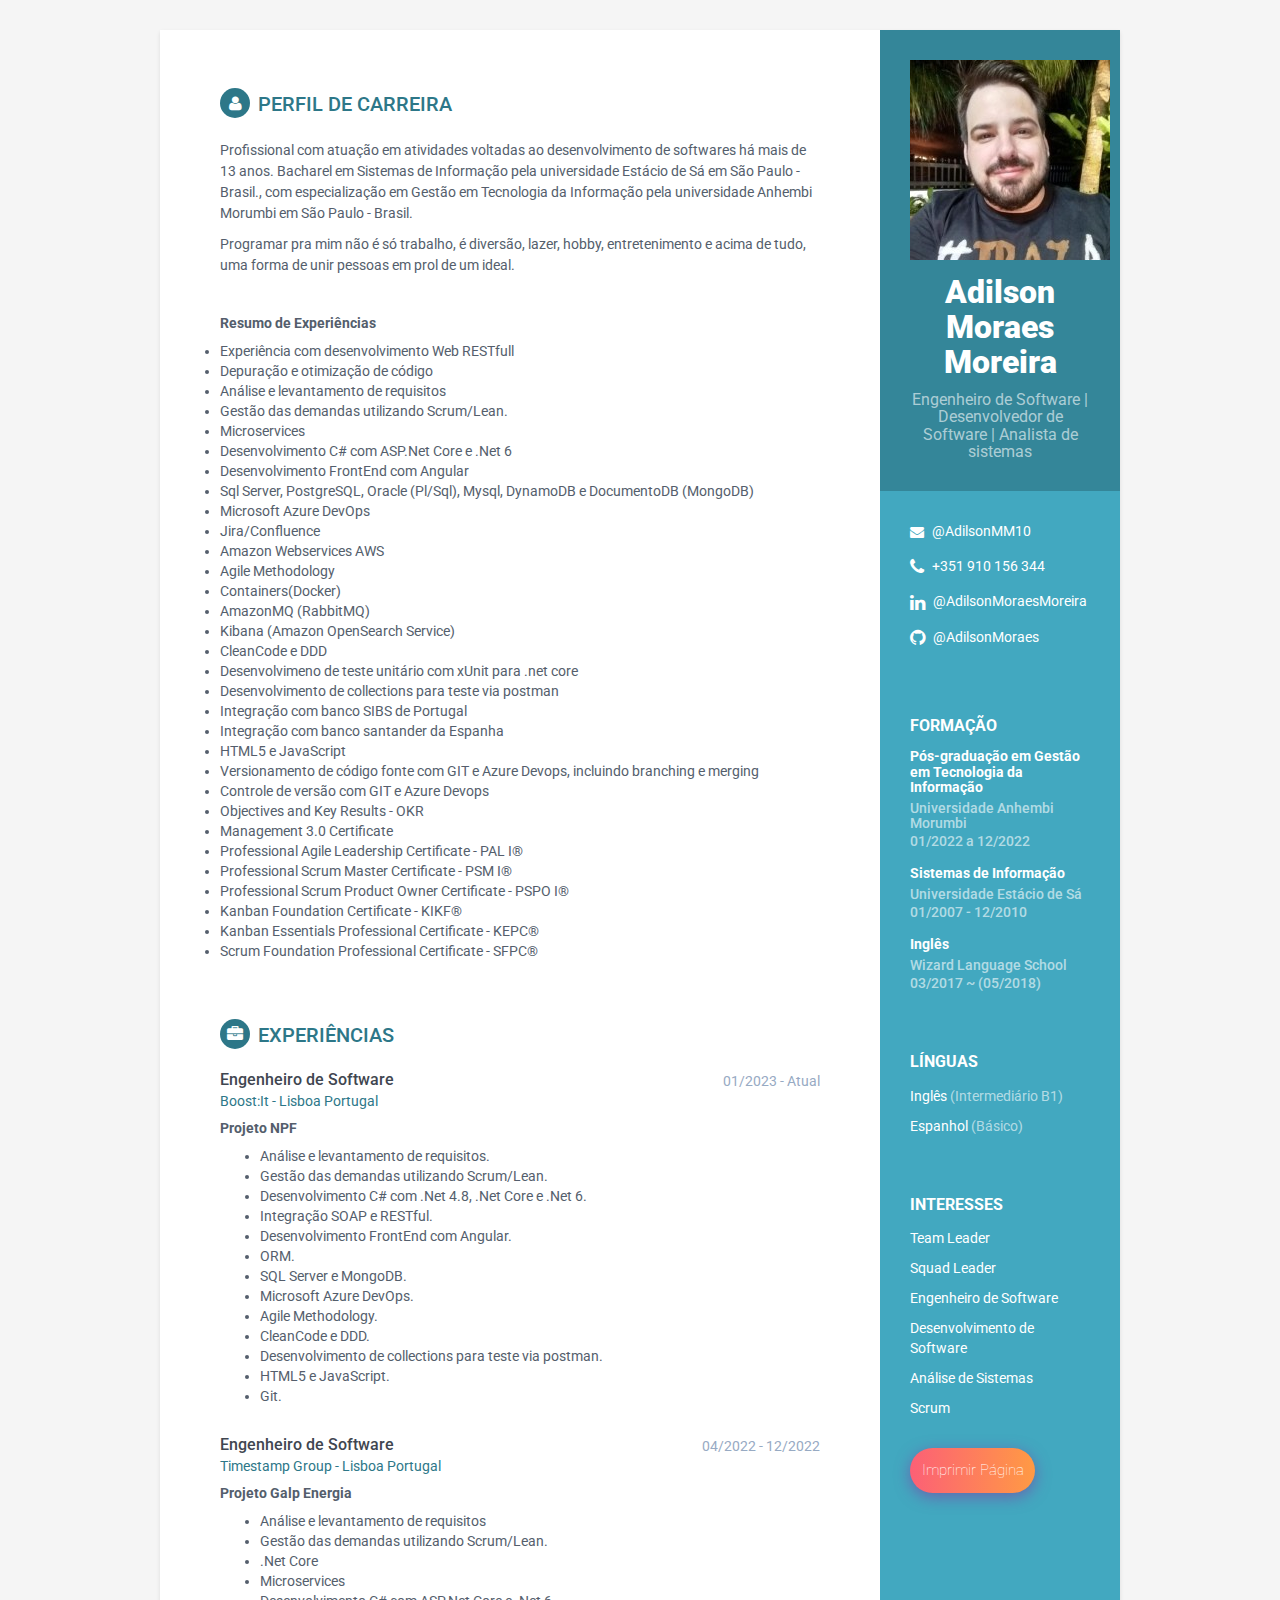
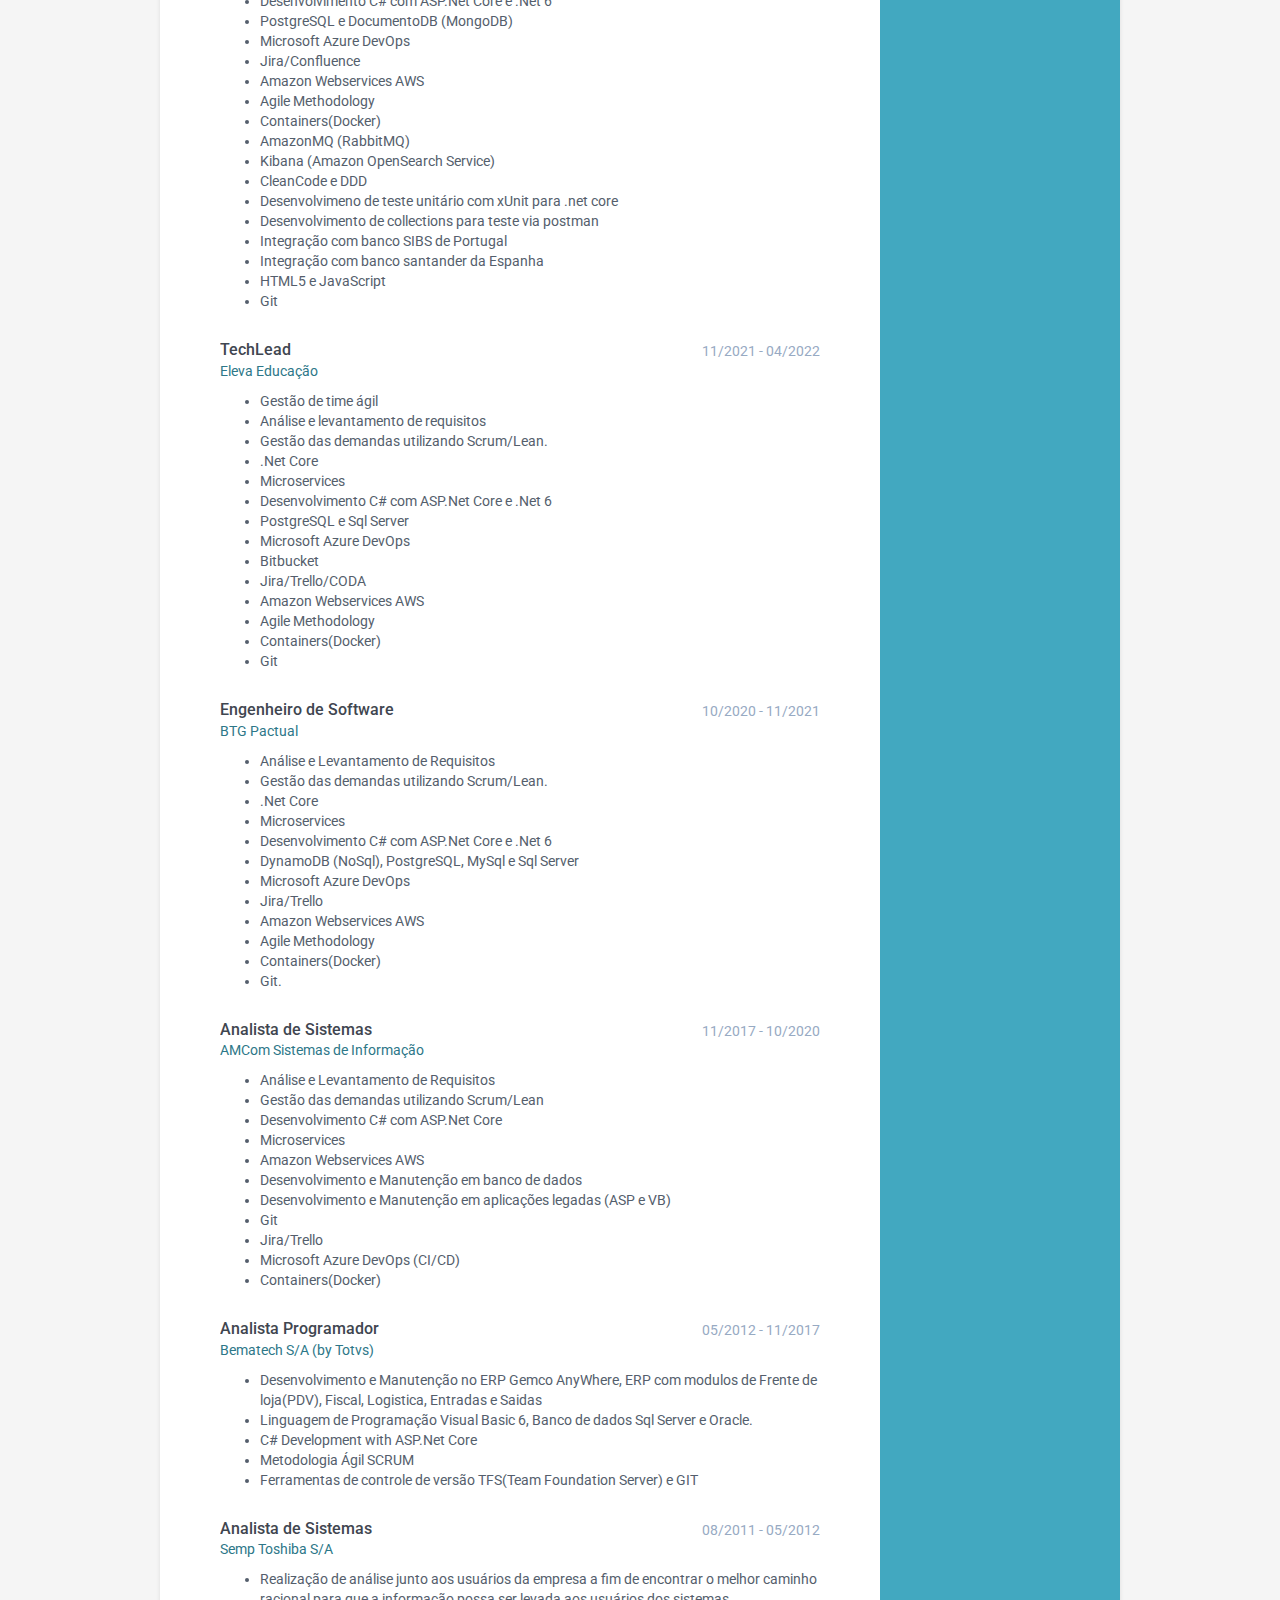
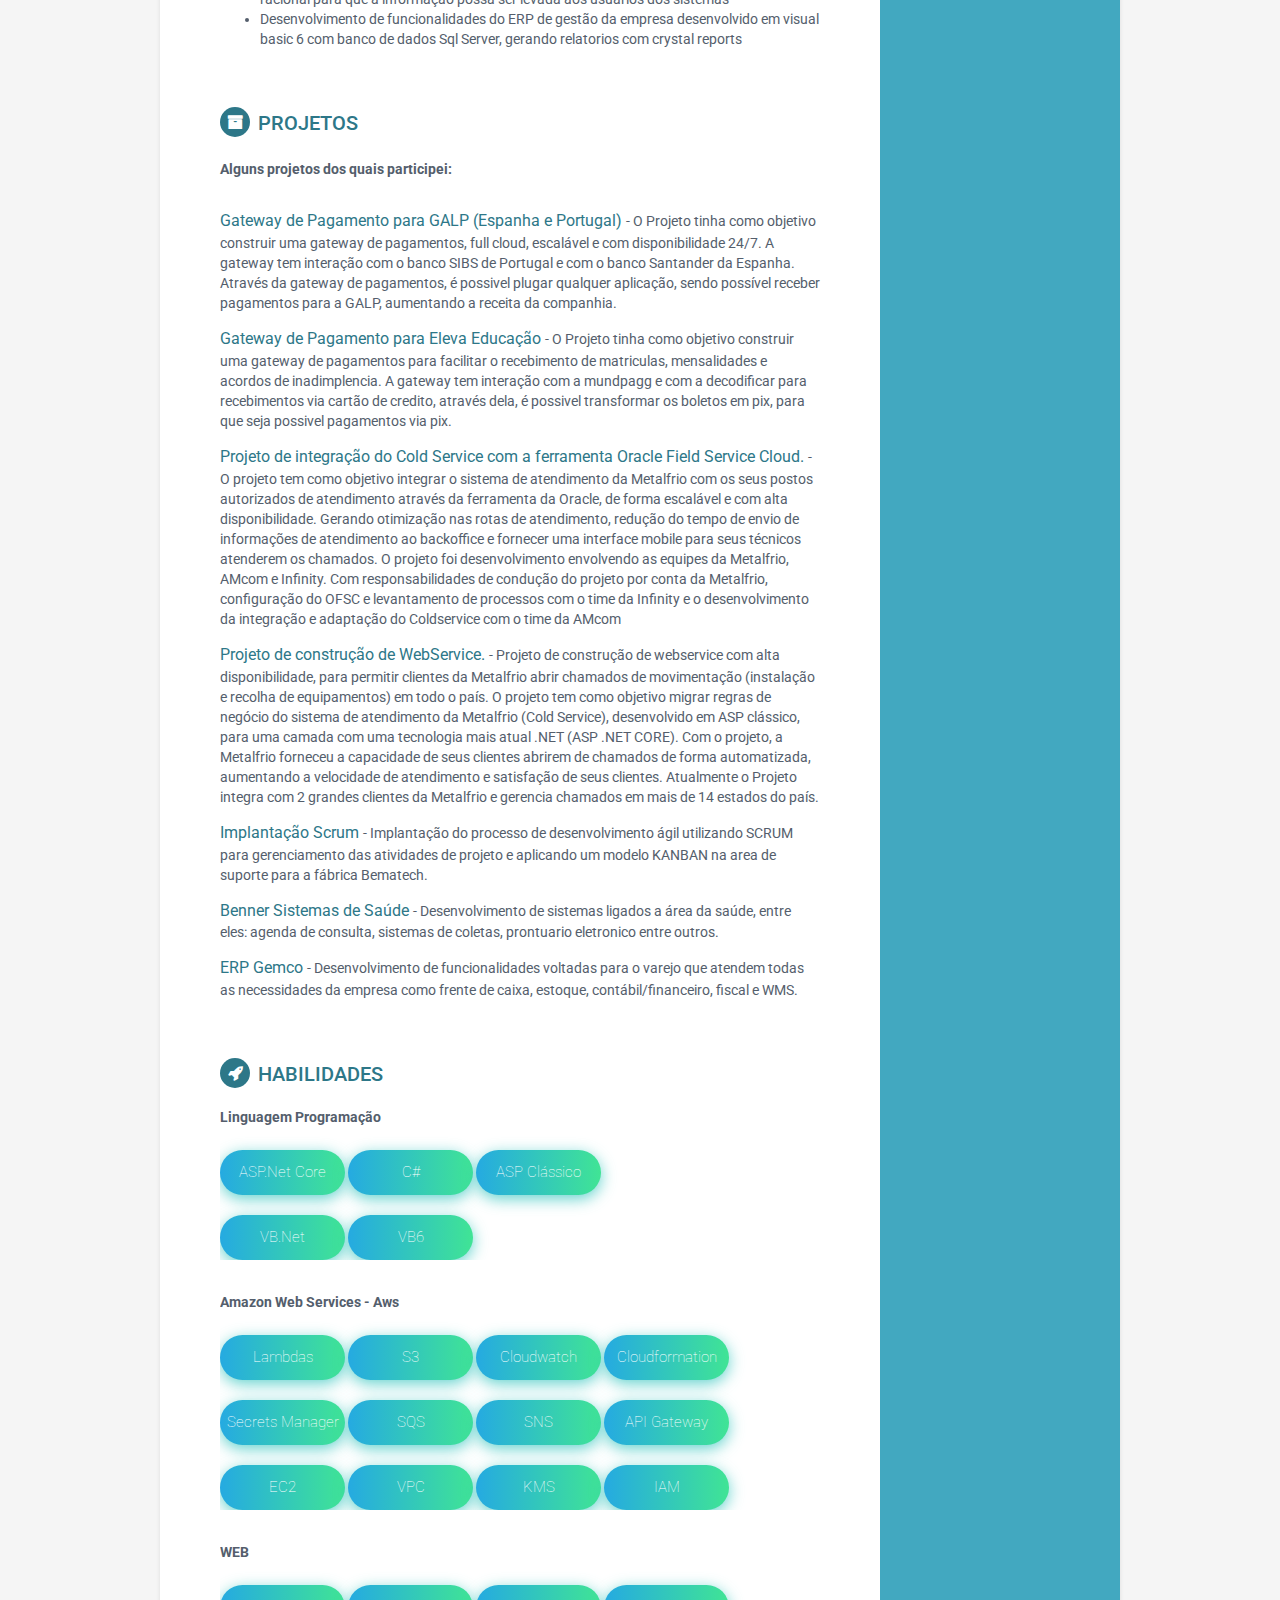
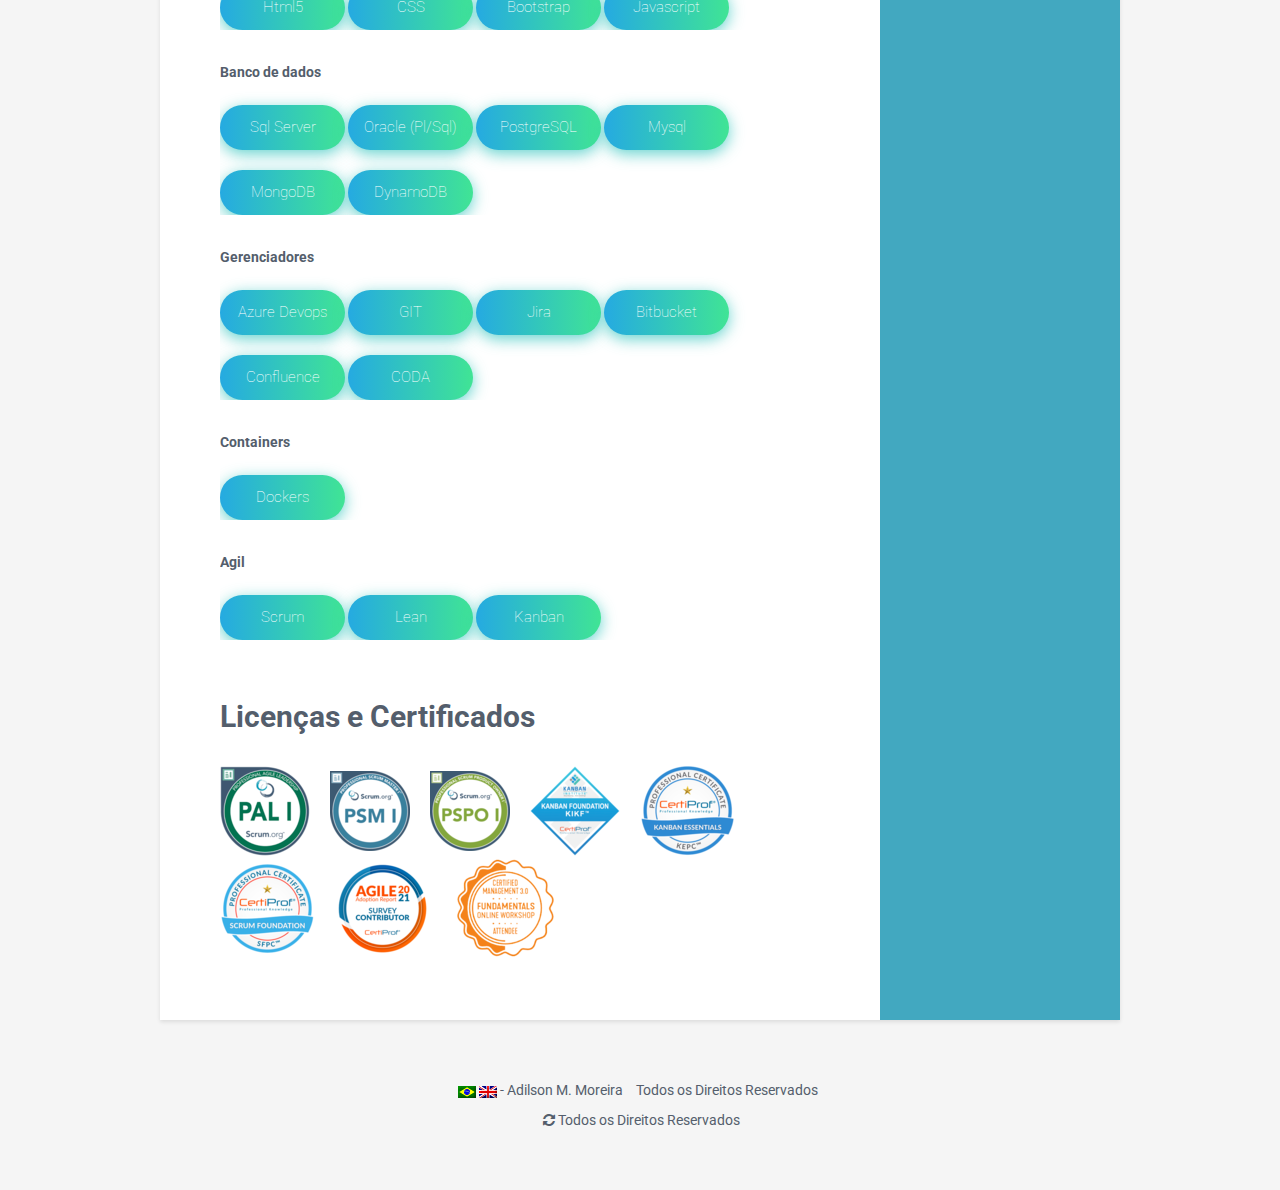
==== index.html @ 9b4af878 "commit" ====
<!DOCTYPE html>
<html lang="pt-br">

<head>
  <title>Currículo Adilson Moraes Moreira</title>
  <!-- Meta -->
  <meta charset="utf-8" />
  <meta http-equiv="X-UA-Compatible" content="IE=edge" />
  <meta name="viewport" content="width=device-width, initial-scale=1.0" />
  <meta name="description" content="Currículo Adilson M. Moreira HTML5" />
  <meta name="author" content="Adilson Moraes Moreira" />
  <link rel="shortcut icon" href="favicon.ico" />
  <link
    href="https://fonts.googleapis.com/css?family=Roboto:400,500,400italic,300italic,300,500italic,700,700italic,900,900italic"
    rel="stylesheet" type="text/css" />
  <!-- Global CSS -->
  <link rel="stylesheet" href="Util/plugins/bootstrap/css/bootstrap.min.css" />
  <!-- Plugins CSS -->
  <link rel="stylesheet" href="Util/plugins/font-awesome/css/font-awesome.css" />

  <!-- Theme CSS -->
  <link id="theme-style" rel="stylesheet" href="Util/css/styles.css" />
  <!-- HTML5 e Respond.js for IE8 support of HTML5 elements and media queries -->
</head>

<body>
  <div class="wrapper">
    <div class="sidebar-wrapper">
      <div class="profile-container">
        <img class="profile" src="Util/images/profile.jpg" alt="" />
        <h1 class="name">Adilson Moraes Moreira</h1>
        <h3 class="tagline">
          Engenheiro de Software | Desenvolvedor de Software | Analista de sistemas
        </h3>
      </div>

      <div class="contact-container container-block">
        <ul class="list-unstyled contact-list">
          <li class="email">
            <i class="fa fa-envelope"></i>
            <a href="mailto:adilsonmm10@gmail.com">@AdilsonMM10</a>
          </li>
          <li class="phone">
            <i class="fa fa-phone"></i>
            <a href="tel:+351 910 156 344">+351 910 156 344</a>
          </li>
          <li class="linkedin">
            <i class="fa fa-linkedin"></i>
            <a href="https://www.linkedin.com/in/adilson-moraes-moreira-96493b23/"
              target="_blank">@AdilsonMoraesMoreira</a>
          </li>
          <li class="github">
            <i class="fa fa-github"></i>
            <a href="https://github.com/AdilsonMoraes" target="_blank">@AdilsonMoraes</a>
          </li>
        </ul>
      </div>
      <div class="education-container container-block">
        <h2 class="container-block-title">Formação</h2>
        <div class="item">
          <h4 class="degree">Pós-graduação em Gestão em Tecnologia da Informação</h4>
          <h5 class="meta">Universidade Anhembi Morumbi</h5>
          <div class="time">01/2022 a 12/2022</div>
        </div>

        <div class="item">
          <h4 class="degree">Sistemas de Informação</h4>
          <h5 class="meta">Universidade Estácio de Sá</h5>
          <div class="time">01/2007 - 12/2010</div>
        </div>

        <div class="item">
          <h4 class="degree">Inglês</h4>
          <h5 class="meta">Wizard Language School</h5>
          <div class="time">03/2017 ~ (05/2018)</div>
        </div>
      </div>

      <div class="languages-container container-block">
        <h2 class="container-block-title">LÍNGUAS</h2>
        <ul class="list-unstyled interests-list">
          <li>
            Inglês
            <span class="lang-desc">(Intermediário B1)</span>
          </li>
          <li>
            Espanhol
            <span class="lang-desc">(Básico)</span>
          </li>
        </ul>
      </div>

      <div class="interests-container container-block">
        <h2 class="container-block-title">Interesses</h2>
        <ul class="list-unstyled interests-list">
          <li>Team Leader</li>
          <li>Squad Leader</li>
          <li>Engenheiro de Software</li>
          <li>Desenvolvimento de Software</li>
          <li>Análise de Sistemas</li>
          <li>Scrum</li>
        </ul>
      </div>

      <button onclick="window.print()" class="bn632-hover bn20" style="margin-left: 30px;">Imprimir Página</button>
    </div>

    <div class="main-wrapper">
      <section class="section summary-section">
        <h2 class="section-title">
          <i class="fa fa-user"></i>Perfil de Carreira
        </h2>
        <div class="summary">

          <p>
            Profissional com atuação em atividades voltadas ao desenvolvimento de softwares há mais de 13 anos. Bacharel
            em Sistemas de Informação pela universidade Estácio de Sá em São Paulo - Brasil., com especialização em
            Gestão
            em Tecnologia da Informação pela universidade Anhembi Morumbi em São Paulo - Brasil.
          </p>
          <p>
            Programar pra mim não é só trabalho, é diversão, lazer, hobby, entretenimento e acima de tudo, uma forma de
            unir pessoas em prol de um ideal.
          </p>

          <br>
          <h5>Resumo de Experiências</h5>
          <lu>
            <li>Experiência com desenvolvimento Web RESTfull</li>
            <li>Depuração e otimização de código</li>
            <li>Análise e levantamento de requisitos</li>
            <li>Gestão das demandas utilizando Scrum/Lean.</li>
            <li>Microservices</li>
            <li>Desenvolvimento C# com ASP.Net Core e .Net 6</li>
            <li>Desenvolvimento FrontEnd com Angular</li>
            <li>Sql Server, PostgreSQL, Oracle (Pl/Sql), Mysql, DynamoDB e DocumentoDB (MongoDB)</li>
            <li>Microsoft Azure DevOps</li>
            <li>Jira/Confluence</li>
            <li>Amazon Webservices AWS</li>
            <li>Agile Methodology</li>
            <li>Containers(Docker)</li>
            <li>AmazonMQ (RabbitMQ)</li>
            <li>Kibana (Amazon OpenSearch Service)</li>
            <li>CleanCode e DDD</li>
            <li>Desenvolvimeno de teste unitário com xUnit para .net core</li>
            <li>Desenvolvimento de collections para teste via postman</li>
            <li>Integração com banco SIBS de Portugal</li>
            <li>Integração com banco santander da Espanha</li>
            <li>HTML5 e JavaScript</li>
            <li>Versionamento de código fonte com GIT e Azure Devops, incluindo branching e merging</li>
            <li>Controle de versão com GIT e Azure Devops</li>
            <li>Objectives and Key Results - OKR</li>
            <li>Management 3.0 Certificate</li>
            <li>Professional Agile Leadership Certificate - PAL I®</li>
            <li>Professional Scrum Master Certificate - PSM I®</li>
            <li>Professional Scrum Product Owner Certificate - PSPO I®</li>
            <li>Kanban Foundation Certificate - KIKF®</li>
            <li>Kanban Essentials Professional Certificate - KEPC®</li>
            <li>Scrum Foundation Professional Certificate - SFPC®</li>
          </lu>
        </div>
      </section>

      <section class="section experiences-section">
        <h2 class="section-title">
          <i class="fa fa-briefcase"></i>Experiências
        </h2>

        <div class="item">
          <div class="meta">
            <div class="upper-row">
              <h3 class="job-title">Engenheiro de Software</h3>
              <div class="time">01/2023 - Atual</div>
            </div>
            <div class="company"><a href="https://boost-it.pt/pt/sobre" target="_blank">Boost:It
                - Lisboa Portugal</a></div>
          </div>
          <div class="details">
            <h5>Projeto NPF</h5>
            <ul>
			  <li>Análise e levantamento de requisitos.</li>
              <li>Gestão das demandas utilizando Scrum/Lean.</li>
              <li>Desenvolvimento C# com .Net 4.8, .Net Core e .Net 6.</li>
              <li>Integração SOAP e RESTful.</li>
              <li>Desenvolvimento FrontEnd com Angular.</li>
              <li>ORM.</li>
              <li>SQL Server e MongoDB.</li>
              <li>Microsoft Azure DevOps.</li>
              <li>Agile Methodology.</li>
              <li>CleanCode e DDD.</li>
              <li>Desenvolvimento de collections para teste via postman.</li>
              <li>HTML5 e JavaScript.</li>
              <li>Git.</li>
            </ul>
          </div>
        </div>

        <div class="item">
          <div class="meta">
            <div class="upper-row">
              <h3 class="job-title">Engenheiro de Software</h3>
              <div class="time">04/2022 - 12/2022</div>
            </div>
            <div class="company"><a href="https://timestampgroup.com/ts/quemsomos/team/" target="_blank">Timestamp Group
                - Lisboa Portugal</a></div>
          </div>
          <div class="details">
            <h5>Projeto Galp Energia</h5>
            <ul>
              <li>Análise e levantamento de requisitos</li>
              <li>Gestão das demandas utilizando Scrum/Lean.</li>
              <li>.Net Core</li>
              <li>Microservices</li>
              <li>Desenvolvimento C# com ASP.Net Core e .Net 6</li>
              <li>PostgreSQL e DocumentoDB (MongoDB)</li>
              <li>Microsoft Azure DevOps</li>
              <li>Jira/Confluence</li>
              <li>Amazon Webservices AWS</li>
              <li>Agile Methodology</li>
              <li>Containers(Docker)</li>
              <li>AmazonMQ (RabbitMQ)</li>
              <li>Kibana (Amazon OpenSearch Service)</li>
              <li>CleanCode e DDD</li>
              <li>Desenvolvimeno de teste unitário com xUnit para .net core</li>
              <li>Desenvolvimento de collections para teste via postman</li>
              <li>Integração com banco SIBS de Portugal</li>
              <li>Integração com banco santander da Espanha</li>
              <li>HTML5 e JavaScript</li>
              <li>Git</li>
            </ul>
          </div>
        </div>

        <div class="item">
          <div class="meta">
            <div class="upper-row">
              <h3 class="job-title">TechLead</h3>
              <div class="time">11/2021 - 04/2022</div>
            </div>
            <div class="company"><a href="https://elevaeducacao.com.br/historia/" target="_blank">Eleva Educação</a>
            </div>
          </div>
          <div class="details">
            <ul>
              <li>Gestão de time ágil</li>
              <li>Análise e levantamento de requisitos</li>
              <li>Gestão das demandas utilizando Scrum/Lean.</li>
              <li>.Net Core</li>
              <li>Microservices</li>
              <li>Desenvolvimento C# com ASP.Net Core e .Net 6</li>
              <li>PostgreSQL e Sql Server</li>
              <li>Microsoft Azure DevOps</li>
              <li>Bitbucket</li>
              <li>Jira/Trello/CODA</li>
              <li>Amazon Webservices AWS</li>
              <li>Agile Methodology</li>
              <li>Containers(Docker)</li>
              <li>Git</li>
            </ul>
          </div>
        </div>

        <div class="item">
          <div class="meta">
            <div class="upper-row">
              <h3 class="job-title">Engenheiro de Software</h3>
              <div class="time">10/2020 - 11/2021</div>
            </div>
            <div class="company"><a href="https://www.btgpactual.com/institucional" target="_blank">BTG Pactual</a>
            </div>
          </div>
          <div class="details">
            <ul>
              <li>Análise e Levantamento de Requisitos</li>
              <li>Gestão das demandas utilizando Scrum/Lean.</li>
              <li>.Net Core</li>
              <li>Microservices</li>
              <li>Desenvolvimento C# com ASP.Net Core e .Net 6</li>
              <li>DynamoDB (NoSql), PostgreSQL, MySql e Sql Server</li>
              <li>Microsoft Azure DevOps</li>
              <li>Jira/Trello</li>
              <li>Amazon Webservices AWS</li>
              <li>Agile Methodology</li>
              <li>Containers(Docker)</li>
              <li>Git.</li>
            </ul>
          </div>
        </div>

        <div class="item">
          <div class="meta">
            <div class="upper-row">
              <h3 class="job-title">Analista de Sistemas</h3>
              <div class="time">11/2017 - 10/2020</div>
            </div>
            <div class="company"><a href="https://www.amcom.com.br/sobre-amcom/" target="_blank">AMCom Sistemas de
                Informação</a></div>
          </div>
          <div class="details">
            <ul>
              <li>Análise e Levantamento de Requisitos</li>
              <li>Gestão das demandas utilizando Scrum/Lean</li>
              <li>Desenvolvimento C# com ASP.Net Core</li>
              <li>Microservices</li>
              <li>Amazon Webservices AWS</li>
              <li>Desenvolvimento e Manutenção em banco de dados</li>
              <li>Desenvolvimento e Manutenção em aplicações legadas (ASP e VB)</li>
              <li>Git</li>
              <li>Jira/Trello</li>
              <li>Microsoft Azure DevOps (CI/CD)</li>
              <li>Containers(Docker)</li>
            </ul>
          </div>
        </div>

        <div class="item">
          <div class="meta">
            <div class="upper-row">
              <h3 class="job-title">Analista Programador</h3>
              <div class="time">05/2012 - 11/2017</div>
            </div>
            <div class="company"><a href="https://www.bematech.com.br/sobre-nos/" target="_blank">Bematech S/A (by
                Totvs)</a></div>
          </div>
          <div class="details">
            <ul>
              <li>Desenvolvimento e Manutenção no ERP Gemco AnyWhere, ERP com
                modulos de Frente de loja(PDV), Fiscal, Logistica, Entradas e
                Saidas</li>
              <li>Linguagem de Programação Visual Basic 6, Banco de dados Sql
                Server e Oracle.</li>
              <li>C# Development with ASP.Net Core</li>
              <li>Metodologia Ágil SCRUM</li>
              <li>Ferramentas de controle de versão TFS(Team Foundation Server) e GIT</li>
            </ul>
          </div>
        </div>

        <div class="item">
          <div class="meta">
            <div class="upper-row">
              <h3 class="job-title">Analista de Sistemas</h3>
              <div class="time">08/2011 - 05/2012</div>
            </div>
            <div class="company"><a href="https://www.semptcl.com.br/nossa-historia/" target="_blank">Semp Toshiba
                S/A</a></div>
          </div>
          <div class="details">
            <ul>
              <li>Realização de análise junto aos usuários da empresa a fim de
                encontrar o melhor caminho racional para que a informação possa
                ser levada aos usuários dos sistemas</li>
              <li>Desenvolvimento de funcionalidades do ERP de gestão da empresa
                desenvolvido em visual basic 6 com banco de dados Sql Server,
                gerando relatorios com crystal reports</li>
            </ul>
          </div>
        </div>
      </section>

      <section class="section projects-section">
        <h2 class="section-title"><i class="fa fa-archive"></i>Projetos</h2>
        <div class="intro">
          <h5>
            <p>Alguns projetos dos quais participei:</p>
          </h5>
        </div>

        <div class="item">
          <span class="project-title">
            <a href="#hook">Gateway de Pagamento para GALP (Espanha e Portugal)</a>
          </span>
          -
          <span class="project-tagline">O Projeto tinha como objetivo construir uma gateway de pagamentos,
            full cloud, escalável e com disponibilidade 24/7. A gateway tem interação com o banco SIBS de
            Portugal e com o banco Santander da Espanha. Através da gateway de pagamentos, é possivel plugar qualquer
            aplicação, sendo possível receber pagamentos para a GALP, aumentando a receita da companhia.
          </span>
        </div>

        <div class="item">
          <span class="project-title">
            <a href="#hook">Gateway de Pagamento para Eleva Educação</a>
          </span>
          -
          <span class="project-tagline">O Projeto tinha como objetivo construir uma gateway de pagamentos para
            facilitar o recebimento de matriculas, mensalidades e acordos de inadimplencia. A gateway tem interação
            com a mundpagg e com a decodificar para recebimentos via cartão de credito, através dela, é possivel
            transformar os boletos em pix, para que seja possivel pagamentos via pix.
          </span>
        </div>

        <div class="item">
          <span class="project-title">
            <a href="#hook">Projeto de integração do Cold Service com a ferramenta Oracle
              Field Service Cloud.</a>
          </span>
          -
          <span class="project-tagline">O projeto tem como objetivo integrar o sistema de atendimento da
            Metalfrio com os seus postos autorizados de atendimento através da
            ferramenta da Oracle, de forma escalável e com alta
            disponibilidade. Gerando otimização nas rotas de atendimento,
            redução do tempo de envio de informações de atendimento ao
            backoffice e fornecer uma interface mobile para seus técnicos
            atenderem os chamados. O projeto foi desenvolvimento envolvendo as
            equipes da Metalfrio, AMcom e Infinity. Com responsabilidades de
            condução do projeto por conta da Metalfrio, configuração do OFSC e
            levantamento de processos com o time da Infinity e o
            desenvolvimento da integração e adaptação do Coldservice com o
            time da AMcom
          </span>
        </div>

        <div class="item">
          <span class="project-title">
            <a href="#hook">Projeto de construção de WebService.</a>
          </span>
          -
          <span class="project-tagline">Projeto de construção de webservice com alta disponibilidade,
            para permitir clientes da Metalfrio abrir chamados de movimentação
            (instalação e recolha de equipamentos) em todo o país. O projeto
            tem como objetivo migrar regras de negócio do sistema de
            atendimento da Metalfrio (Cold Service), desenvolvido em ASP
            clássico, para uma camada com uma tecnologia mais atual .NET (ASP
            .NET CORE). Com o projeto, a Metalfrio forneceu a capacidade de
            seus clientes abrirem de chamados de forma automatizada,
            aumentando a velocidade de atendimento e satisfação de seus
            clientes. Atualmente o Projeto integra com 2 grandes clientes da
            Metalfrio e gerencia chamados em mais de 14 estados do país.
          </span>
        </div>

        <div class="item">
          <span class="project-title">
            <a href="#hook">Implantação Scrum</a>
          </span>
          -
          <span class="project-tagline">Implantação do processo de desenvolvimento ágil utilizando
            SCRUM para gerenciamento das atividades de projeto e aplicando um
            modelo KANBAN na area de suporte para a fábrica Bematech.</span>
        </div>

        <div class="item">
          <span class="project-title">
            <a href="http://www.benner.com.br/segmentos/saude" target="_blank">Benner Sistemas de Saúde</a>
          </span>
          -
          <span class="project-tagline">Desenvolvimento de sistemas ligados a área da saúde, entre eles:
            agenda de consulta, sistemas de coletas, prontuario eletronico
            entre outros.
          </span>
        </div>

        <div class="item">
          <span class="project-title">
            <a href="http://www3.bematech.com.br/software/gemco/produtos_anywhere_wms.asp" target="_blank">ERP Gemco</a>
          </span>
          -
          <span class="project-tagline">Desenvolvimento de funcionalidades voltadas para o varejo que
            atendem todas as necessidades da empresa como frente de caixa,
            estoque, contábil/financeiro, fiscal e WMS.</span>
        </div>
      </section>

      <section class="skills-section section">
        <h2 class="section-title"><i class="fa fa-rocket"></i>Habilidades</h2>
        <div class="skillset">
          <div class="item">
            <h3 class="level-title">Linguagem Programação</h3>
            <br><br>
            <div>
              <a href="#hook"><button class="bn632-hover bn18">ASP.Net Core</button></a>
              <a href="#hook"><button class="bn632-hover bn18">C#</button></a>
              <a href="#hook"><button class="bn632-hover bn18">ASP Clássico</button></a>
              <br><br>
              <a href="#hook"><button class="bn632-hover bn18">VB.Net</button></a>
              <a href="#hook"><button class="bn632-hover bn18">VB6</button></a>
            </div>
          </div>
          <br>


          <div class="item">
            <h3 class="level-title">Amazon Web Services - Aws</h3>
            <br><br>
            <div>
              <a href="#hook"><button class="bn632-hover bn18">Lambdas</button></a>
              <a href="#hook"><button class="bn632-hover bn18">S3</button></a>
              <a href="#hook"><button class="bn632-hover bn18">Cloudwatch</button></a>
              <a href="#hook"><button class="bn632-hover bn18">Cloudformation</button></a>
              <br><br>
              <a href="#hook"><button class="bn632-hover bn18">Secrets Manager</button></a>
              <a href="#hook"><button class="bn632-hover bn18">SQS</button></a>
              <a href="#hook"><button class="bn632-hover bn18">SNS</button></a>
              <a href="#hook"><button class="bn632-hover bn18">API Gateway</button></a>
              <br><br>
              <a href="#hook"><button class="bn632-hover bn18">EC2</button></a>
              <a href="#hook"><button class="bn632-hover bn18">VPC</button></a>
              <a href="#hook"><button class="bn632-hover bn18">KMS</button></a>
              <a href="#hook"><button class="bn632-hover bn18">IAM</button></a>
            </div>
          </div>
          <br>

          <div class="item">
            <h3 class="level-title">WEB</h3>
            <br><br>
            <div>
              <a href="#hook"><button class="bn632-hover bn18">Html5</button></a>
              <a href="#hook"><button class="bn632-hover bn18">CSS</button></a>
              <a href="#hook"><button class="bn632-hover bn18">Bootstrap</button></a>
              <a href="#hook"><button class="bn632-hover bn18">Javascript</button></a>
            </div>
          </div>
          <br>

          <div class="item">
            <h3 class="level-title">Banco de dados</h3>
            <br><br>
            <div>
              <a href="#hook"><button class="bn632-hover bn18">Sql Server</button></a>
              <a href="#hook"><button class="bn632-hover bn18">Oracle (Pl/Sql)</button></a>
              <a href="#hook"><button class="bn632-hover bn18">PostgreSQL</button></a>
              <a href="#hook"><button class="bn632-hover bn18">Mysql</button></a>
              <br><br>
              <a href="#hook"><button class="bn632-hover bn18">MongoDB</button></a>
              <a href="#hook"><button class="bn632-hover bn18">DynamoDB</button></a>
            </div>
          </div>
          <br>

          <div class="item">
            <h3 class="level-title">Gerenciadores</h3>
            <br><br>
            <div>
              <a href="#hook"><button class="bn632-hover bn18">Azure Devops</button></a>
              <a href="#hook"><button class="bn632-hover bn18">GIT</button></a>
              <a href="#hook"><button class="bn632-hover bn18">Jira</button></a>
              <a href="#hook"><button class="bn632-hover bn18">Bitbucket</button></a>
              <br><br>
              <a href="#hook"><button class="bn632-hover bn18">Confluence</button></a>
              <a href="#hook"><button class="bn632-hover bn18">CODA</button></a>
            </div>
          </div>
          <br>


          <div class="item">
            <h3 class="level-title">Containers </h3>
            <br><br>
            <div>
              <a href="#hook"><button class="bn632-hover bn18">Dockers</button></a>
            </div>
          </div>
          <br>

          <div class="item">
            <h3 class="level-title">Agil</h3>
            <br><br>
            <div>
              <a href="#hook"><button class="bn632-hover bn18">Scrum</button></a>
              <a href="#hook"><button class="bn632-hover bn18">Lean</button></a>
              <a href="#hook"><button class="bn632-hover bn18">Kanban</button></a>
            </div>
          </div>

          <!-- <div class="item">
            <h3 class="level-title">Scrum//</h3>
            <div class="level-bar">
              <div class="level-bar-inner" data-level="100%"></div>
            </div>
          </div> -->
        </div>
      </section>

      <section>
        <div class="meta">
          <div class="education-container container-block">
            <h2 class="container-block-title">Licenças e Certificados</h2>

          </div>
        </div>
      </section>

      <br>
      <section>
        <div class="meta">
          <div class="upper-row">
            <img class="profile" src="Util/images/pal1.png" alt="" />
            &emsp;
            <img class="profile" src="Util/images/psmi.png" alt="" />
            &emsp;
            <img class="profile" src="Util/images/pspoi.png" alt="" />
            &emsp;
            <img class="profile" src="Util/images/KIKF.png" alt="" />
            &emsp;
            <img class="profile" src="Util/images/KEPC.png" alt="" />
            &emsp;
            <img class="profile" src="Util/images/SFPC.png" alt="" />
            &emsp;
            <img class="profile" src="Util/images/Contributor.png" alt="" />
            &emsp;
            <img class="profile" src="Util/images/m3.png" alt="" />
            &emsp;
          </div>
        </div>
      </section>
    </div>
  </div>


  <footer class="footer">
    <div class="lang_selector">
      <ul class="list-inline text-center">
        <li>
          <a href="index.html">
            <img src="Util/images/flags/pt-br.png" alt="pt-br" title="pt-br" />
          </a>
          <a href="index-en.html">
            <img src="Util/images/flags/en.png" alt="pt-br" title="pt-br" />
          </a>
          - Adilson M. Moreira
        </li>
        <li>Todos os Direitos Reservados</li>
      </ul>
    </div>

    <div class="text-center">
      <i class="fa fa-refresh fa-spin fa-1x fa-fw"></i>Todos os Direitos Reservados</a>
    </div>

  </footer>
  <script type="text/javascript" src="Util/plugins/jquery-1.11.3.min.js"></script>
  <script type="text/javascript" src="Util/plugins/bootstrap/js/bootstrap.min.js"></script>
  <script type="text/javascript" src="Util/js/main.js"></script>
</body>

</html>
---- Util/css/styles.css ----
/*   
 * Template Name: Orbit - Responsive Resume/CV Template for Developers
 * Version: 1.0
 * Author: Xiaoying Riley
 * Twitter: @3rdwave_themes
 * License: Creative Commons Attribution 3.0 License
 * Website: http://themes.3rdwavemedia.com/
*/
/* styles.css */
/* ======= Base ======= */

.bn632-hover {
  width: 125px;
  font-size: 15px;
  font-weight: 100;
  color: #fff;
  cursor: pointer;
  margin: 0px;
  height: 45px;
  text-align: center;
  border: none;
  background-size: 300% 100%;
  border-radius: 50px;
  moz-transition: all .4s ease-in-out;
  -o-transition: all .4s ease-in-out;
  -webkit-transition: all .4s ease-in-out;
  transition: all .4s ease-in-out;
}

.bn632-hover:hover {
  background-position: 100% 0;
  moz-transition: all .4s ease-in-out;
  -o-transition: all .4s ease-in-out;
  -webkit-transition: all .4s ease-in-out;
  transition: all .4s ease-in-out;
}

.bn632-hover:focus {
  outline: none;
}

.bn632-hover.bn18 {
  background-image: linear-gradient(to right,
      #25aae1,
      #40e495,
      #30dd8a,
      #2bb673);
  box-shadow: 0 4px 15px 0 rgba(49, 196, 190, 0.75);
}


body {
  font-family: 'Roboto', sans-serif;
  color: #545E6C;
  background: #f5f5f5;
  font-size: 14px;
  padding: 30px;
  -webkit-font-smoothing: antialiased;
  -moz-osx-font-smoothing: grayscale;
}

h1,
h2,
h3,
h4,
h5,
h6 {
  font-weight: 700;
}

a {
  color: #2d7788;
  -webkit-transition: all 0.4s ease-in-out;
  -moz-transition: all 0.4s ease-in-out;
  -ms-transition: all 0.4s ease-in-out;
  -o-transition: all 0.4s ease-in-out;
}

a:hover {
  text-decoration: underline;
  color: #1a454f;
}

a:focus {
  text-decoration: none;
}

p {
  line-height: 1.5;
}

.wrapper {
  background: #42A8C0;
  max-width: 960px;
  margin: 0 auto;
  position: relative;
  -webkit-box-shadow: 0px 2px 4px rgba(0, 0, 0, 0.1);
  -moz-box-shadow: 0px 2px 4px rgba(0, 0, 0, 0.1);
  box-shadow: 0px 2px 4px rgba(0, 0, 0, 0.1);
}

.sidebar-wrapper {
  background: #42A8C0;
  position: absolute;
  right: 0;
  width: 240px;
  height: 100%;
  min-height: 800px;
  color: #fff;
}

.sidebar-wrapper a {
  color: #fff;
}

.sidebar-wrapper .profile-container {
  padding: 30px;
  background: rgba(0, 0, 0, 0.2);
  text-align: center;
  color: #fff;
}

.sidebar-wrapper .name {
  font-size: 32px;
  font-weight: 900;
  margin-top: 0;
  margin-bottom: 10px;
}

.sidebar-wrapper .tagline {
  color: rgba(255, 255, 255, 0.6);
  font-size: 16px;
  font-weight: 400;
  margin-top: 0;
  margin-bottom: 0;
}

.sidebar-wrapper .profile {
  margin-bottom: 15px;
}

.sidebar-wrapper .contact-list .fa {
  margin-right: 5px;
  font-size: 18px;
  vertical-align: middle;
}

.sidebar-wrapper .contact-list li {
  margin-bottom: 15px;
}

.sidebar-wrapper .contact-list li:last-child {
  margin-bottom: 0;
}

.sidebar-wrapper .contact-list .email .fa {
  font-size: 14px;
}

.sidebar-wrapper .container-block {
  padding: 30px;
}

.sidebar-wrapper .container-block-title {
  text-transform: uppercase;
  font-size: 16px;
  font-weight: 700;
  margin-top: 0;
  margin-bottom: 15px;
}

.sidebar-wrapper .degree {
  font-size: 14px;
  margin-top: 0;
  margin-bottom: 5px;
}

.sidebar-wrapper .education-container .item {
  margin-bottom: 15px;
}

.sidebar-wrapper .education-container .item:last-child {
  margin-bottom: 0;
}

.sidebar-wrapper .education-container .meta {
  color: rgba(255, 255, 255, 0.6);
  font-weight: 500;
  margin-bottom: 0px;
  margin-top: 0;
}

.sidebar-wrapper .education-container .time {
  color: rgba(255, 255, 255, 0.6);
  font-weight: 500;
  margin-bottom: 0px;
}

.sidebar-wrapper .languages-container .lang-desc {
  color: rgba(255, 255, 255, 0.6);
}

.sidebar-wrapper .languages-list {
  margin-bottom: 0;
}

.sidebar-wrapper .languages-list li {
  margin-bottom: 10px;
}

.sidebar-wrapper .languages-list li:last-child {
  margin-bottom: 0;
}

.sidebar-wrapper .interests-list {
  margin-bottom: 0;
}

.sidebar-wrapper .interests-list li {
  margin-bottom: 10px;
}

.sidebar-wrapper .interests-list li:last-child {
  margin-bottom: 0;
}

.main-wrapper {
  background: #fff;
  padding: 60px;
  padding-right: 300px;
}

.main-wrapper .section-title {
  text-transform: uppercase;
  font-size: 20px;
  font-weight: 500;
  color: #2d7788;
  position: relative;
  margin-top: 0;
  margin-bottom: 20px;
}

.main-wrapper .section-title .fa {
  width: 30px;
  height: 30px;
  margin-right: 8px;
  display: inline-block;
  color: #fff;
  -webkit-border-radius: 50%;
  -moz-border-radius: 50%;
  -ms-border-radius: 50%;
  -o-border-radius: 50%;
  border-radius: 50%;
  -moz-background-clip: padding;
  -webkit-background-clip: padding-box;
  background-clip: padding-box;
  background: #2d7788;
  text-align: center;
  padding-top: 8px;
  font-size: 16px;
  position: relative;
  top: -2px;
}

.main-wrapper .section {
  margin-bottom: 60px;
}

.main-wrapper .experiences-section .item {
  margin-bottom: 30px;
}

.main-wrapper .upper-row {
  position: relative;
  overflow: hidden;
  margin-bottom: 2px;
}

.main-wrapper .job-title {
  color: #3F4650;
  font-size: 16px;
  margin-top: 0;
  margin-bottom: 0;
  font-weight: 500;
}

.main-wrapper .time {
  position: absolute;
  right: 0;
  top: 0;
  color: #97AAC3;
}

.main-wrapper .company {
  margin-bottom: 10px;
  color: #97AAC3;
}

.main-wrapper .project-title {
  font-size: 16px;
  font-weight: 400;
  margin-top: 0;
  margin-bottom: 5px;
}

.main-wrapper .projects-section .intro {
  margin-bottom: 30px;
}

.main-wrapper .projects-section .item {
  margin-bottom: 15px;
}

.skillset .item {
  margin-bottom: 15px;
  overflow: hidden;
}

.skillset .level-title {
  font-size: 14px;
  margin-top: 0;
  margin-bottom: 12px;
}

.skillset .level-bar {
  height: 12px;
  background: #f5f5f5;
}

.skillset .level-bar-inner {
  height: 12px;
  background: #7bc2d3;
}

.footer {
  padding: 30px;
  padding-top: 60px;
}

.footer .copyright {
  line-height: 1.6;
  color: #545E6C;
  font-size: 13px;
}

.footer .fa-heart {
  color: #fb866a;
}

/* Extra small devices (phones, less than 768px) */
@media (max-width: 767px) {
  .sidebar-wrapper {
    position: static;
    width: inherit;
  }

  .main-wrapper {
    padding: 30px;
  }

  .main-wrapper .time {
    position: static;
    display: block;
    margin-top: 5px;
  }

  .main-wrapper .upper-row {
    margin-bottom: 0;
  }
}

/* Small devices (tablets, 768px and up) */
/* Medium devices (desktops, 992px and up) */
@media (min-width: 992px) {
  .skillset .level-title {
    display: inline-block;
    float: left;
    width: 30%;
    margin-bottom: 0;
  }

  .skillset .level-bar {
    display: inline-block;
    width: 70%;
    float: left;
    position: relative;
    top: 1px;
  }
}

.bn632-hover.bn20 {
  background-image: linear-gradient(to right,
      #fc6076,
      #ff9a44,
      #ef9d43,
      #e75516);
  box-shadow: 0 4px 15px 0 rgba(116, 79, 168, 0.75);
}




/* Large devices (large desktops, 1200px and up) */
/* Ex-Large devices (large desktops, 1200px and up) */
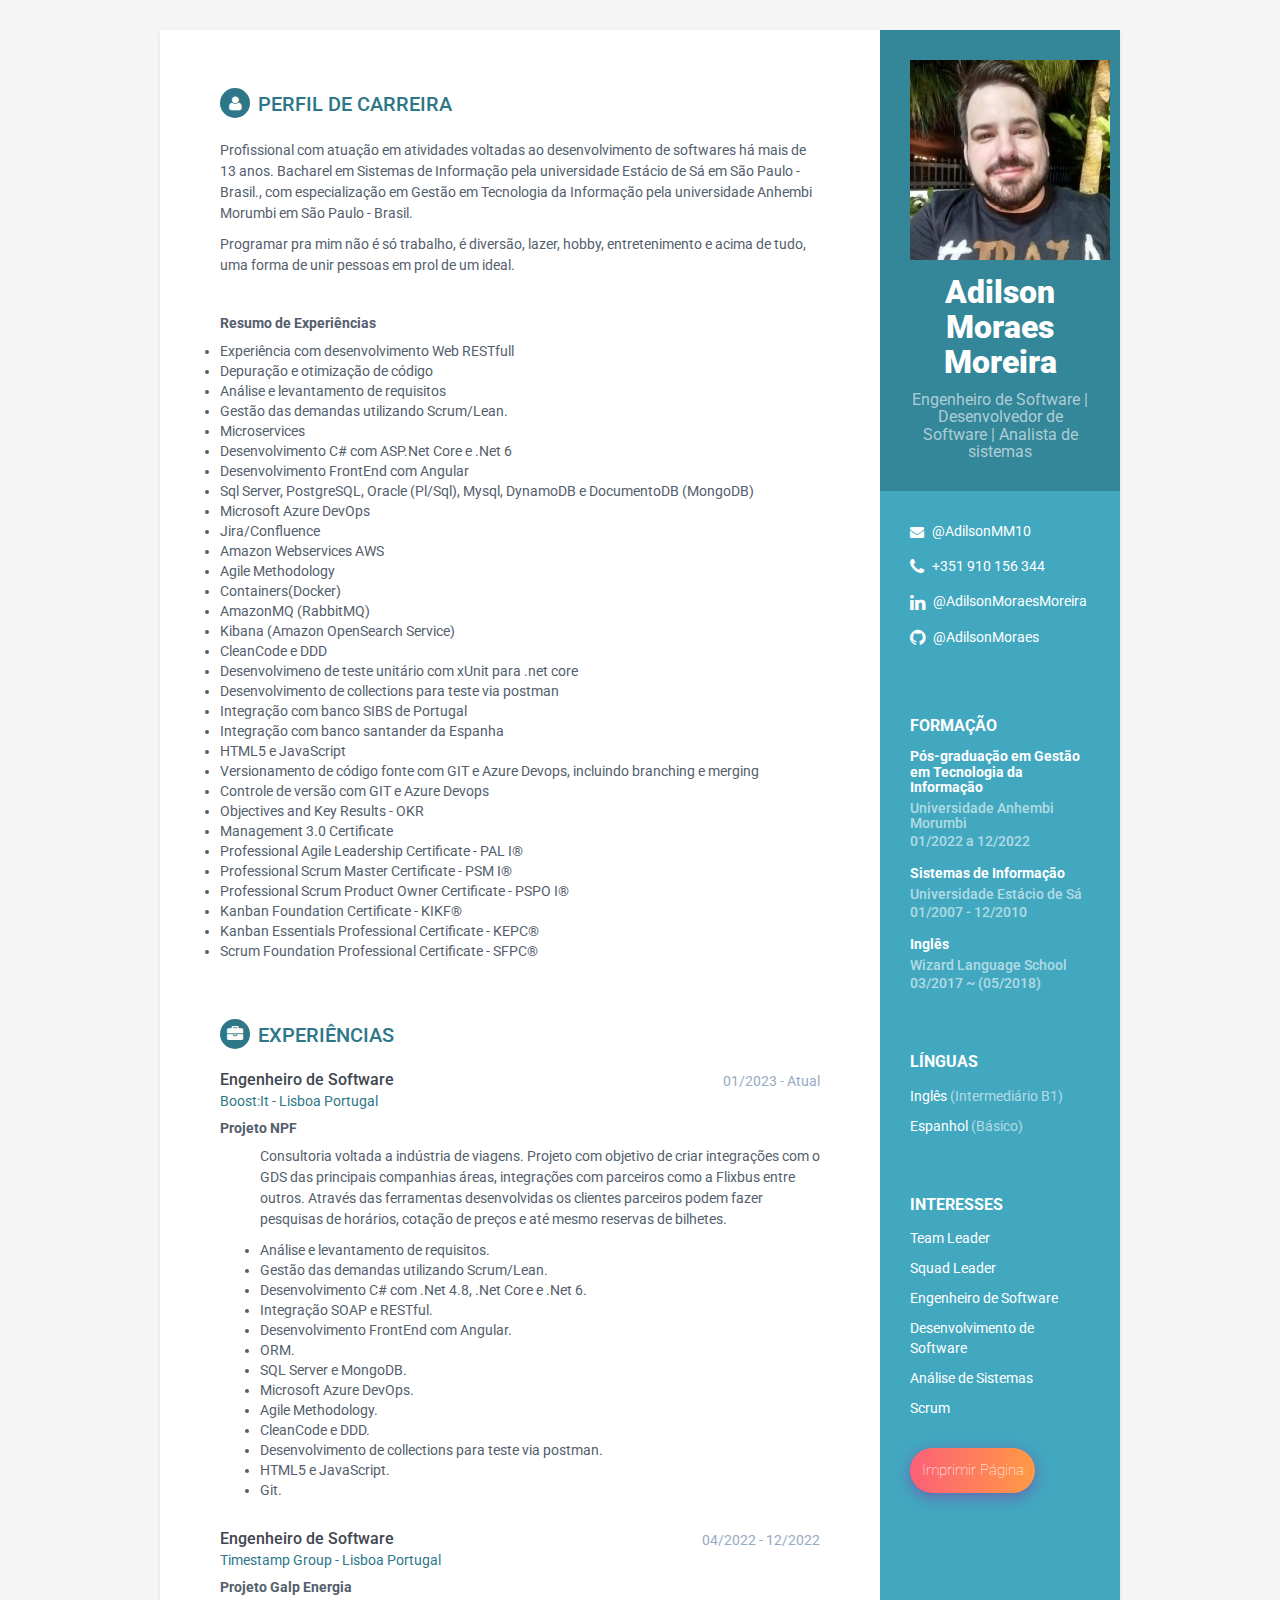
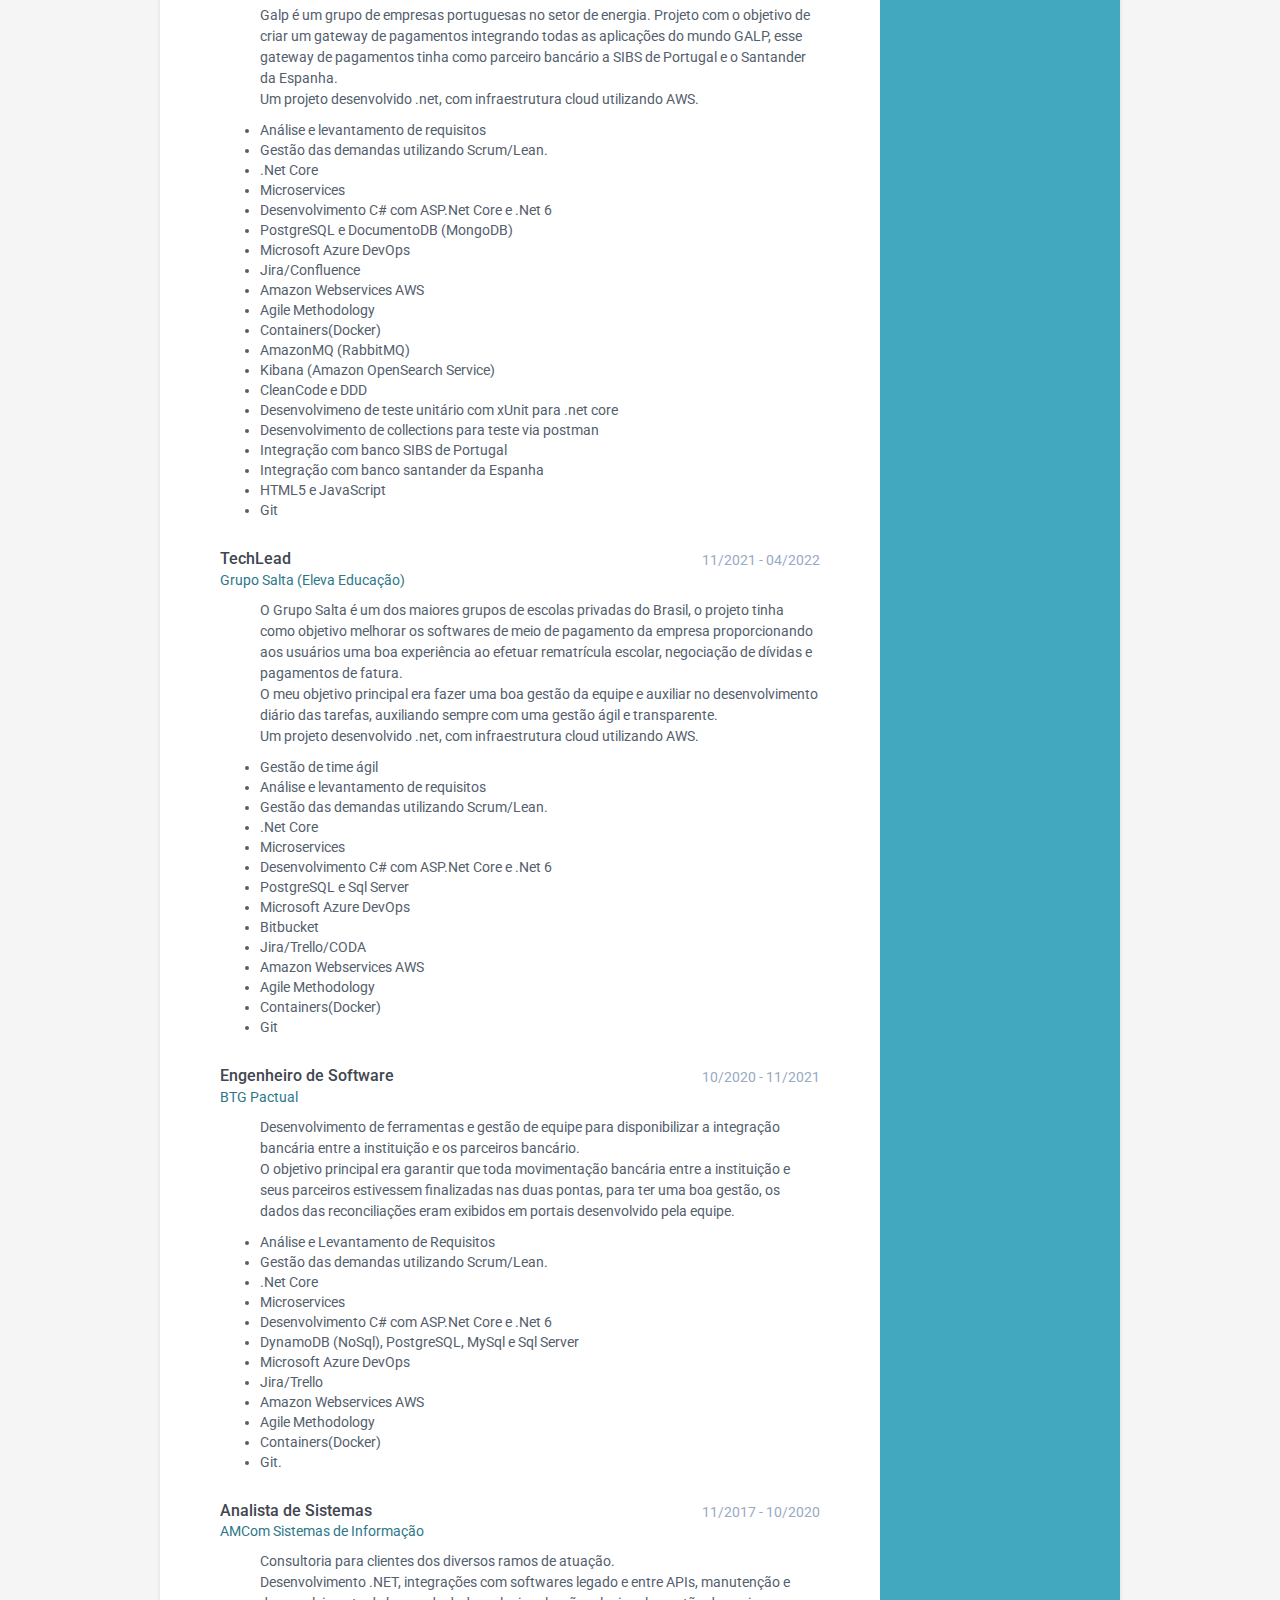
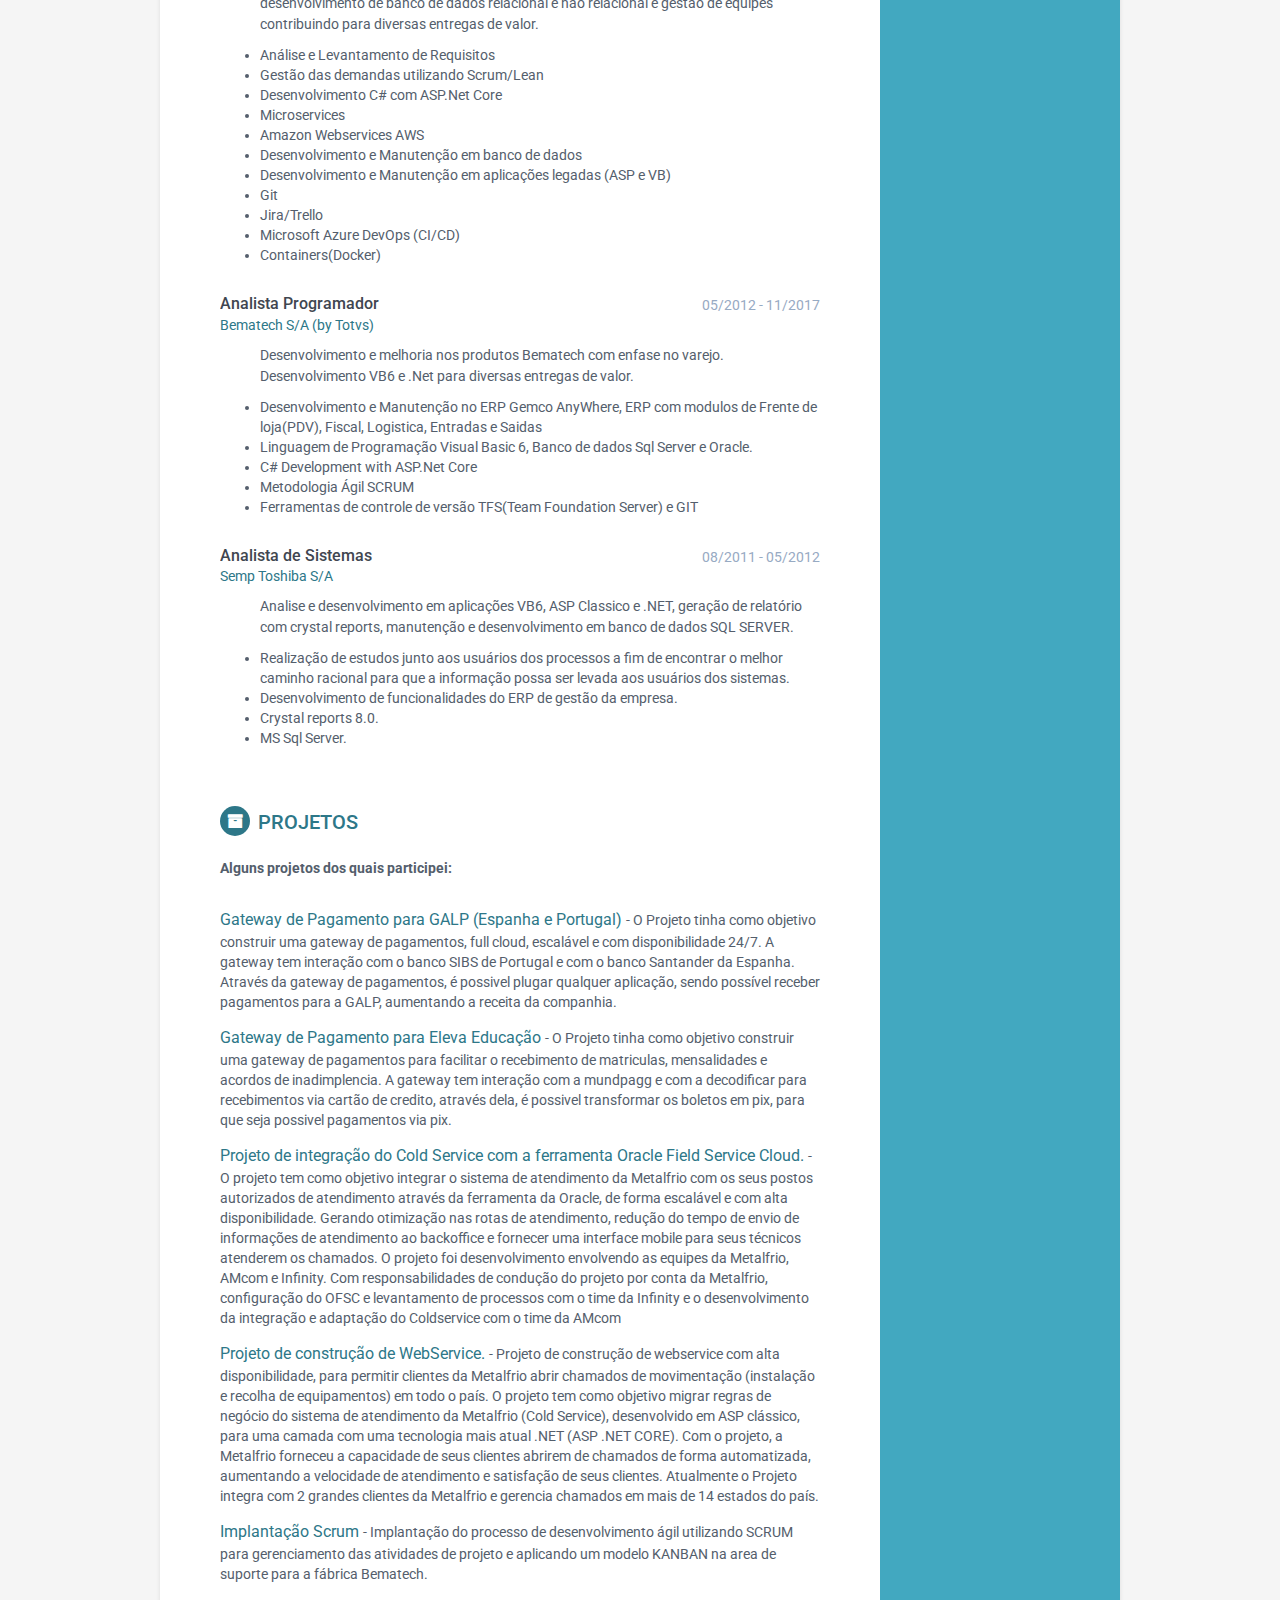
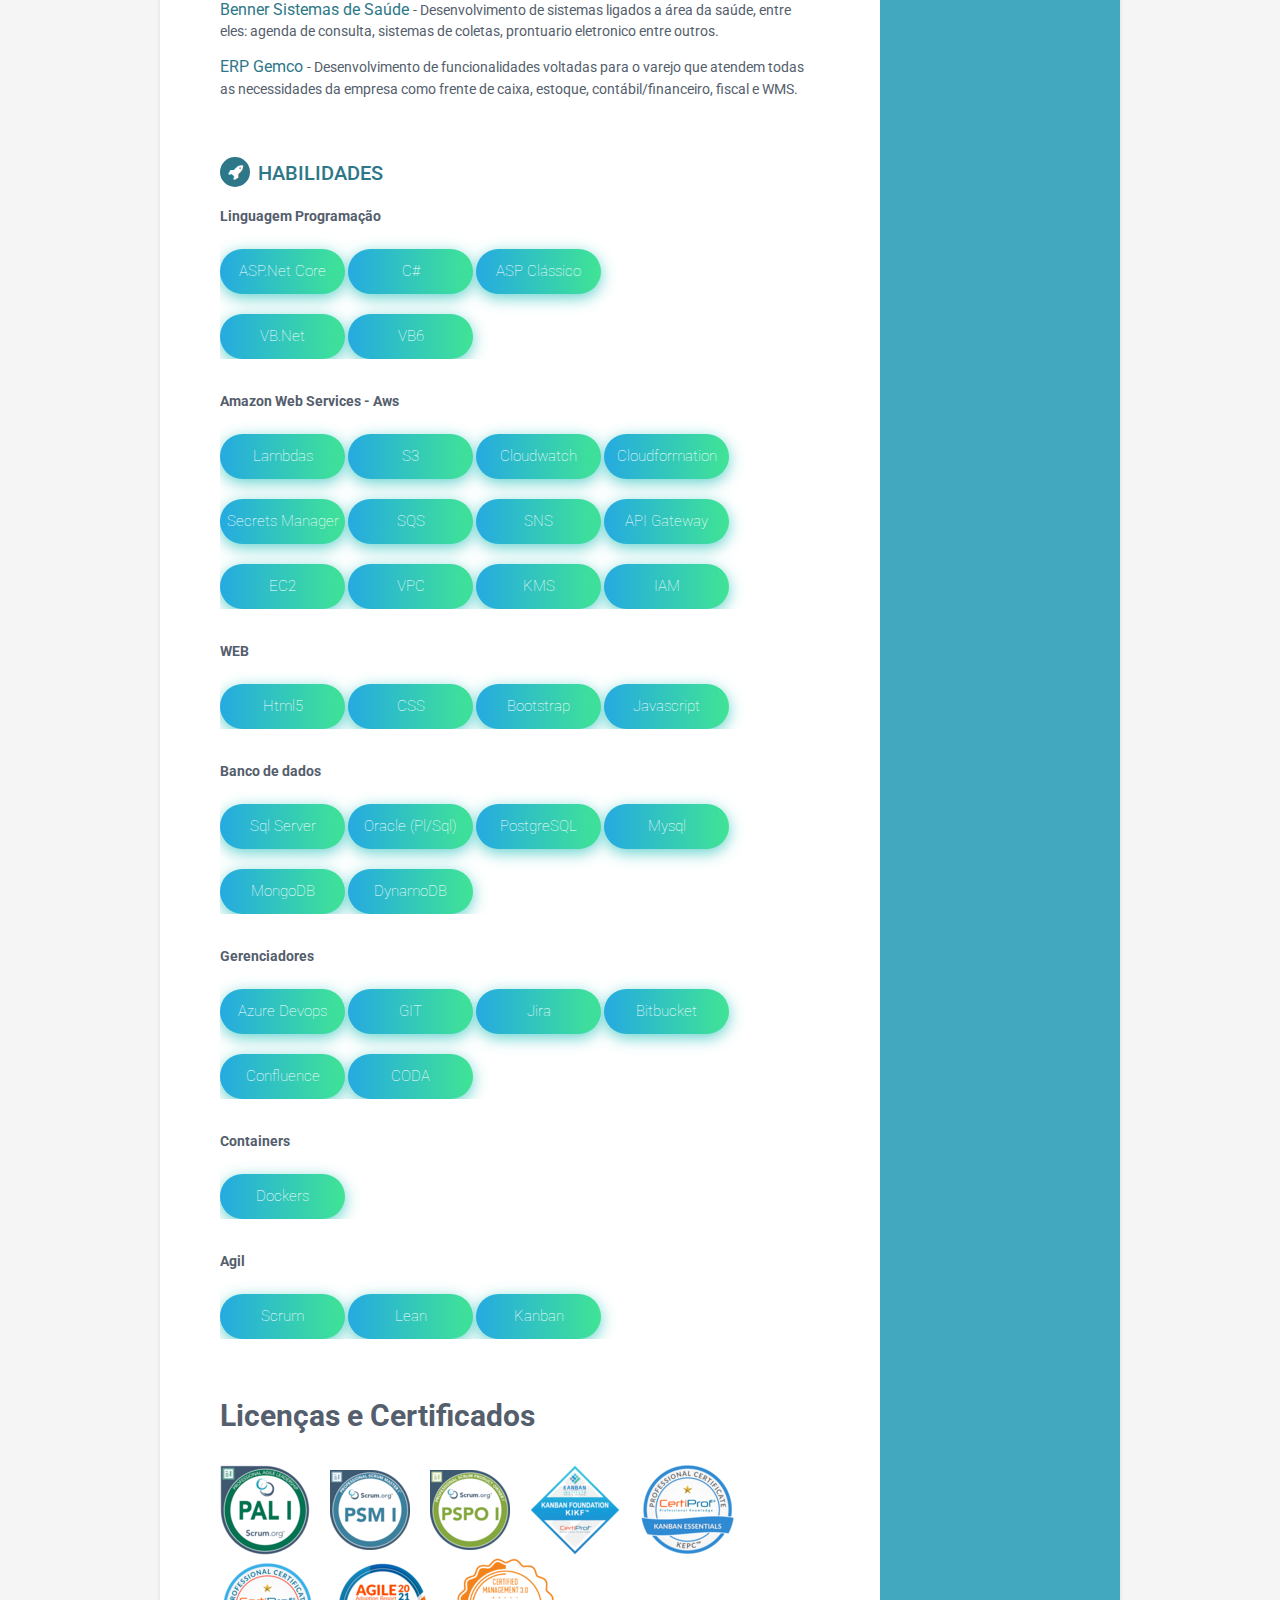
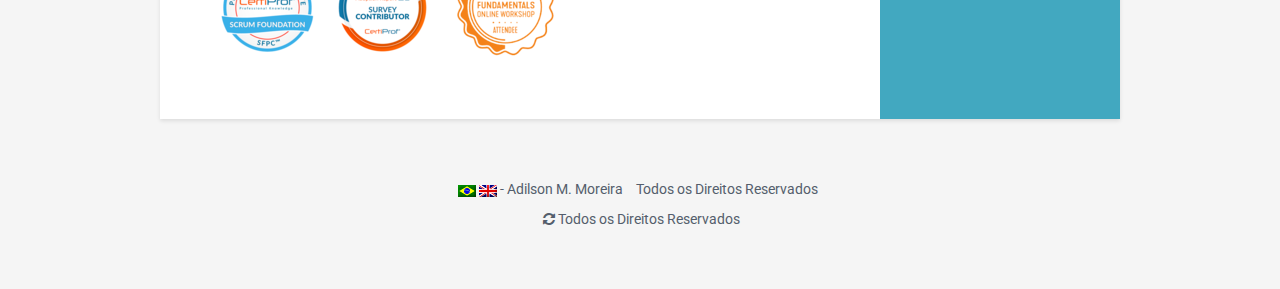
==== commit bf54fdf1: "update CV" ====
--- a/index.html
+++ b/index.html
@@ -178,7 +178,11 @@
           <div class="details">
             <h5>Projeto NPF</h5>
             <ul>
-			  <li>Análise e levantamento de requisitos.</li>
+              <p>
+                Consultoria voltada a indústria de viagens. Projeto com objetivo de criar integrações com o GDS das principais companhias áreas, integrações com parceiros como a Flixbus entre outros. Através das ferramentas desenvolvidas os clientes parceiros podem fazer pesquisas de horários, cotação de preços e até mesmo reservas de bilhetes.
+              </p>
+
+			        <li>Análise e levantamento de requisitos.</li>
               <li>Gestão das demandas utilizando Scrum/Lean.</li>
               <li>Desenvolvimento C# com .Net 4.8, .Net Core e .Net 6.</li>
               <li>Integração SOAP e RESTful.</li>
@@ -207,6 +211,11 @@
           <div class="details">
             <h5>Projeto Galp Energia</h5>
             <ul>
+              <p>
+                Galp é um grupo de empresas portuguesas no setor de energia. Projeto com o objetivo de criar um gateway de pagamentos integrando todas as aplicações do mundo GALP, esse gateway de pagamentos tinha como parceiro bancário a SIBS de Portugal e o Santander da Espanha. </br>
+                Um projeto desenvolvido .net, com infraestrutura cloud utilizando AWS.
+              </p>
+
               <li>Análise e levantamento de requisitos</li>
               <li>Gestão das demandas utilizando Scrum/Lean.</li>
               <li>.Net Core</li>
@@ -237,11 +246,17 @@
               <h3 class="job-title">TechLead</h3>
               <div class="time">11/2021 - 04/2022</div>
             </div>
-            <div class="company"><a href="https://elevaeducacao.com.br/historia/" target="_blank">Eleva Educação</a>
+            <div class="company"><a href="https://elevaeducacao.com.br/historia/" target="_blank">Grupo Salta (Eleva Educação)</a>
             </div>
           </div>
           <div class="details">
             <ul>
+              <p>
+                O Grupo Salta é um dos maiores grupos de escolas privadas do Brasil, o projeto tinha como objetivo melhorar os softwares de meio de pagamento da empresa proporcionando aos usuários uma boa experiência ao efetuar rematrícula escolar, negociação de dívidas e pagamentos de fatura.</br>
+                O meu objetivo principal era fazer uma boa gestão da equipe e auxiliar no desenvolvimento diário das tarefas, auxiliando sempre com uma gestão ágil e transparente.</br>
+                Um projeto desenvolvido .net, com infraestrutura cloud utilizando AWS.
+              </p>
+
               <li>Gestão de time ágil</li>
               <li>Análise e levantamento de requisitos</li>
               <li>Gestão das demandas utilizando Scrum/Lean.</li>
@@ -271,6 +286,11 @@
           </div>
           <div class="details">
             <ul>
+              <p>
+                Desenvolvimento de ferramentas e gestão de equipe para disponibilizar a integração bancária entre a instituição e os parceiros bancário.</br>
+                O objetivo principal era garantir que toda movimentação bancária entre a instituição e seus parceiros estivessem finalizadas nas duas pontas, para ter uma boa gestão, os dados das reconciliações eram exibidos em portais desenvolvido pela equipe.
+              </p>
+
               <li>Análise e Levantamento de Requisitos</li>
               <li>Gestão das demandas utilizando Scrum/Lean.</li>
               <li>.Net Core</li>
@@ -298,6 +318,11 @@
           </div>
           <div class="details">
             <ul>
+              <p>
+                Consultoria para clientes dos diversos ramos de atuação.<br>
+                Desenvolvimento .NET, integrações com softwares legado e entre APIs, manutenção e desenvolvimento de banco de dados relacional e não relacional e gestão de equipes contribuindo para diversas entregas de valor.
+              </p>
+
               <li>Análise e Levantamento de Requisitos</li>
               <li>Gestão das demandas utilizando Scrum/Lean</li>
               <li>Desenvolvimento C# com ASP.Net Core</li>
@@ -324,6 +349,11 @@
           </div>
           <div class="details">
             <ul>
+              <p>
+                  Desenvolvimento e melhoria nos produtos Bematech com enfase no varejo. <br>
+                  Desenvolvimento VB6 e .Net para diversas entregas de valor.
+              </p>
+
               <li>Desenvolvimento e Manutenção no ERP Gemco AnyWhere, ERP com
                 modulos de Frente de loja(PDV), Fiscal, Logistica, Entradas e
                 Saidas</li>
@@ -347,12 +377,25 @@
           </div>
           <div class="details">
             <ul>
-              <li>Realização de análise junto aos usuários da empresa a fim de
-                encontrar o melhor caminho racional para que a informação possa
-                ser levada aos usuários dos sistemas</li>
-              <li>Desenvolvimento de funcionalidades do ERP de gestão da empresa
-                desenvolvido em visual basic 6 com banco de dados Sql Server,
-                gerando relatorios com crystal reports</li>
+              <p>
+                  Analise e desenvolvimento em aplicações VB6, ASP Classico e .NET, geração de relatório  com crystal reports, manutenção e desenvolvimento em banco de dados SQL SERVER.
+              </p>
+              
+              <li>
+                Realização de estudos junto aos usuários dos processos a fim de encontrar o melhor caminho racional para que a informação possa ser levada aos usuários dos sistemas. 
+              </li>
+
+              <li>
+                Desenvolvimento de funcionalidades do ERP de gestão da empresa.
+              </li>
+
+              <li>
+                Crystal reports 8.0.
+              </li>
+
+              <li>
+                MS Sql Server.
+              </li>
             </ul>
           </div>
         </div>
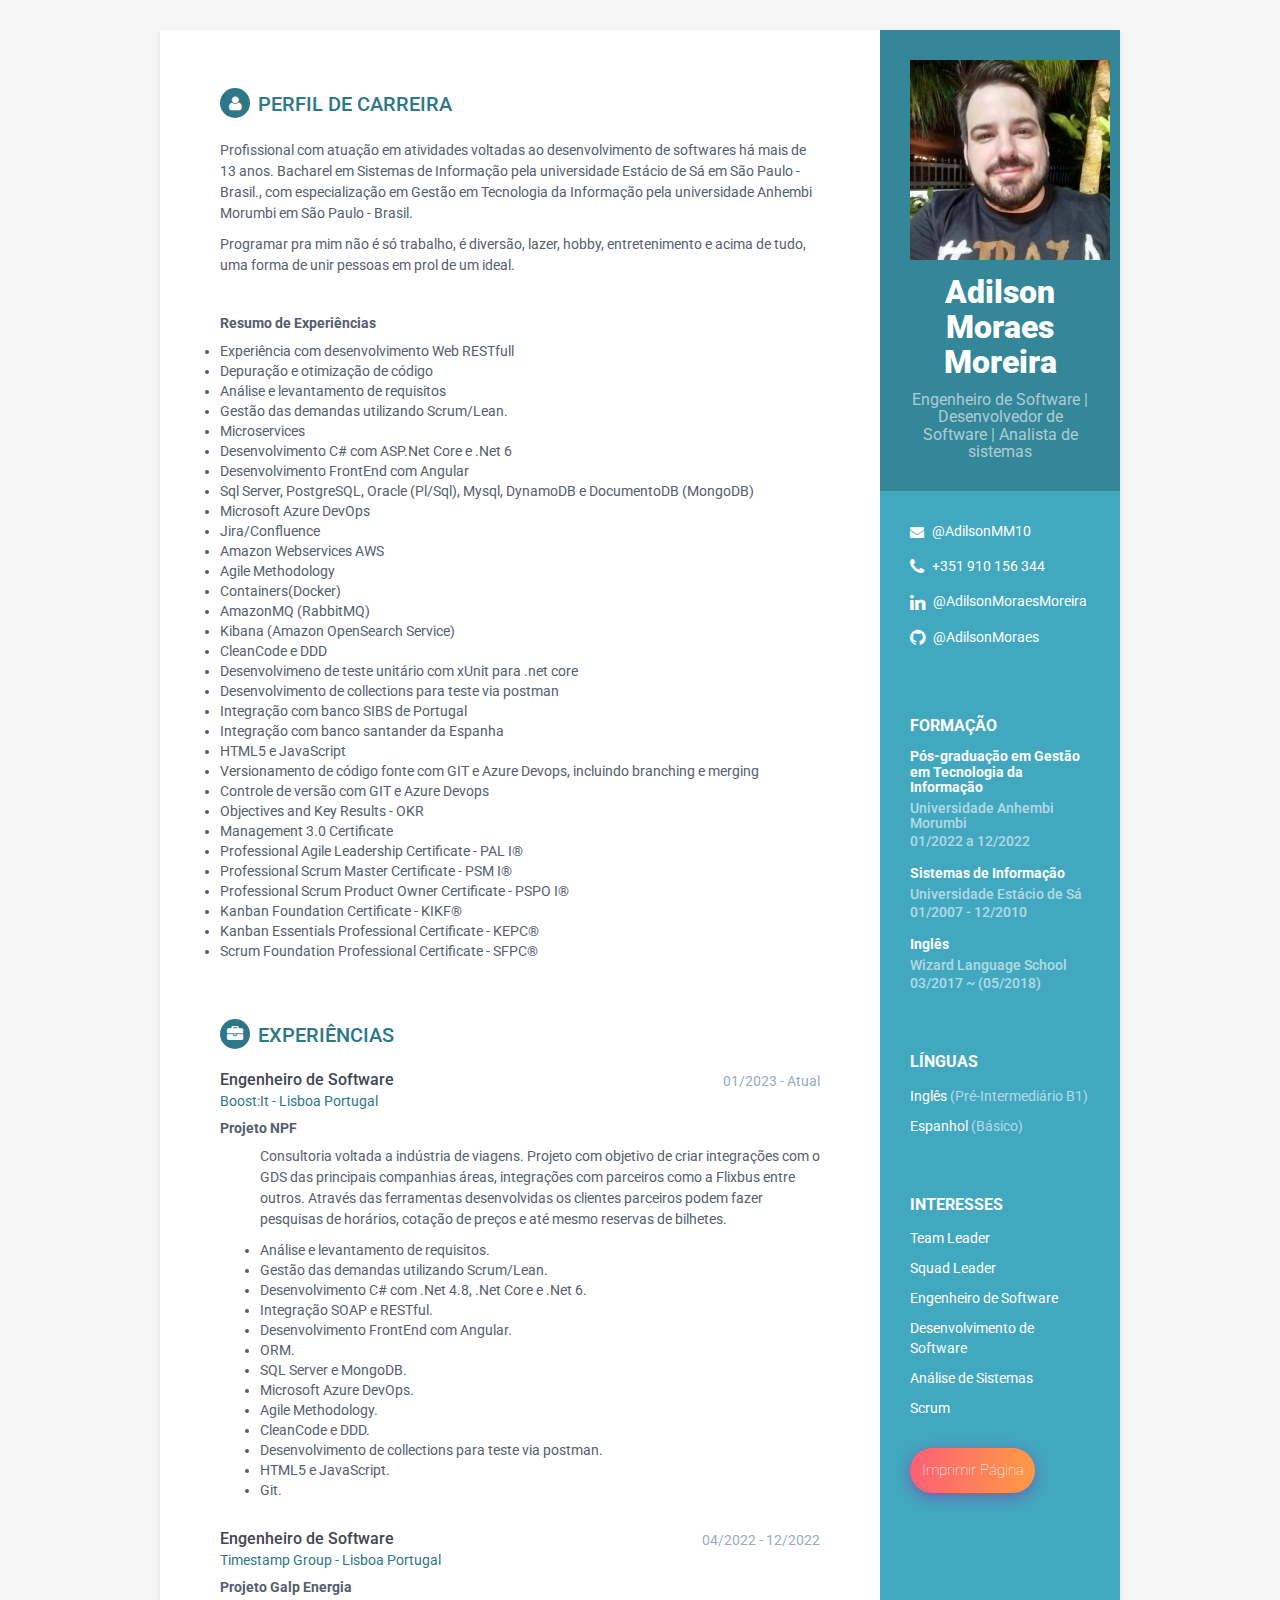
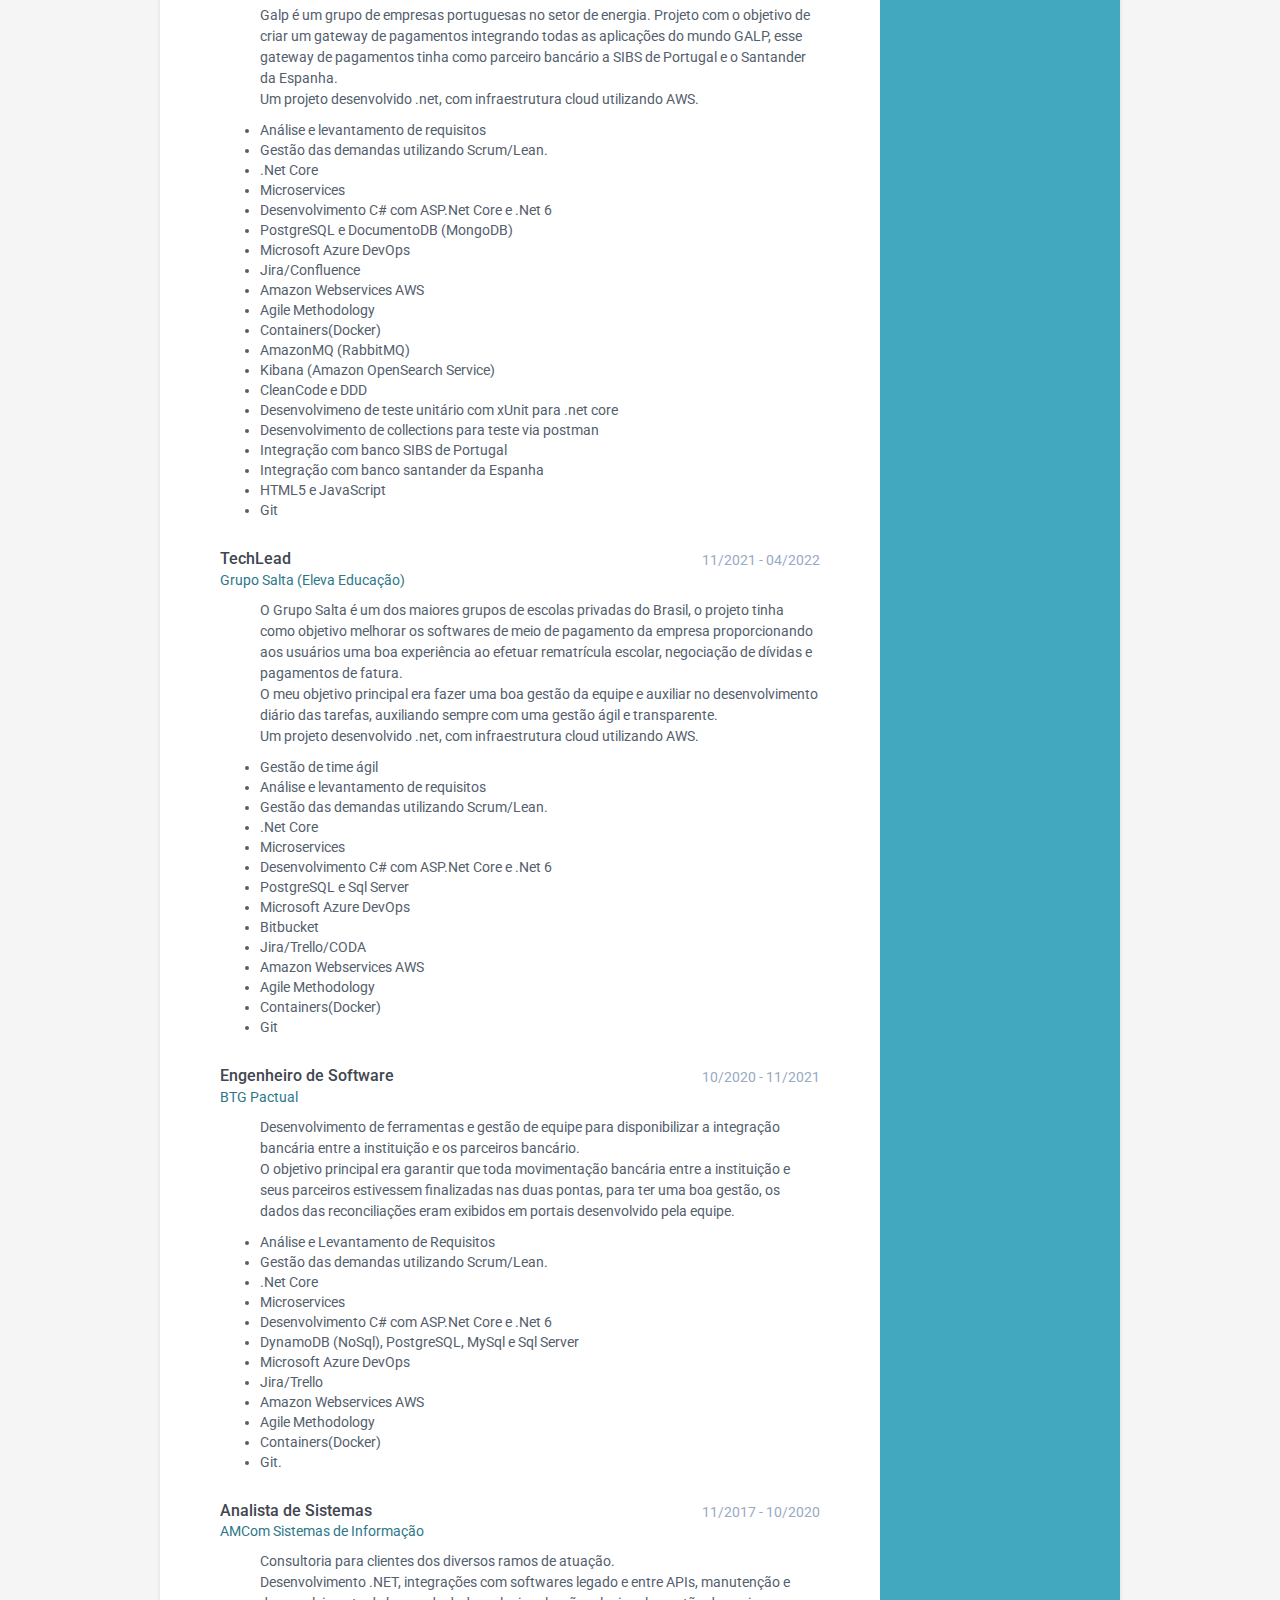
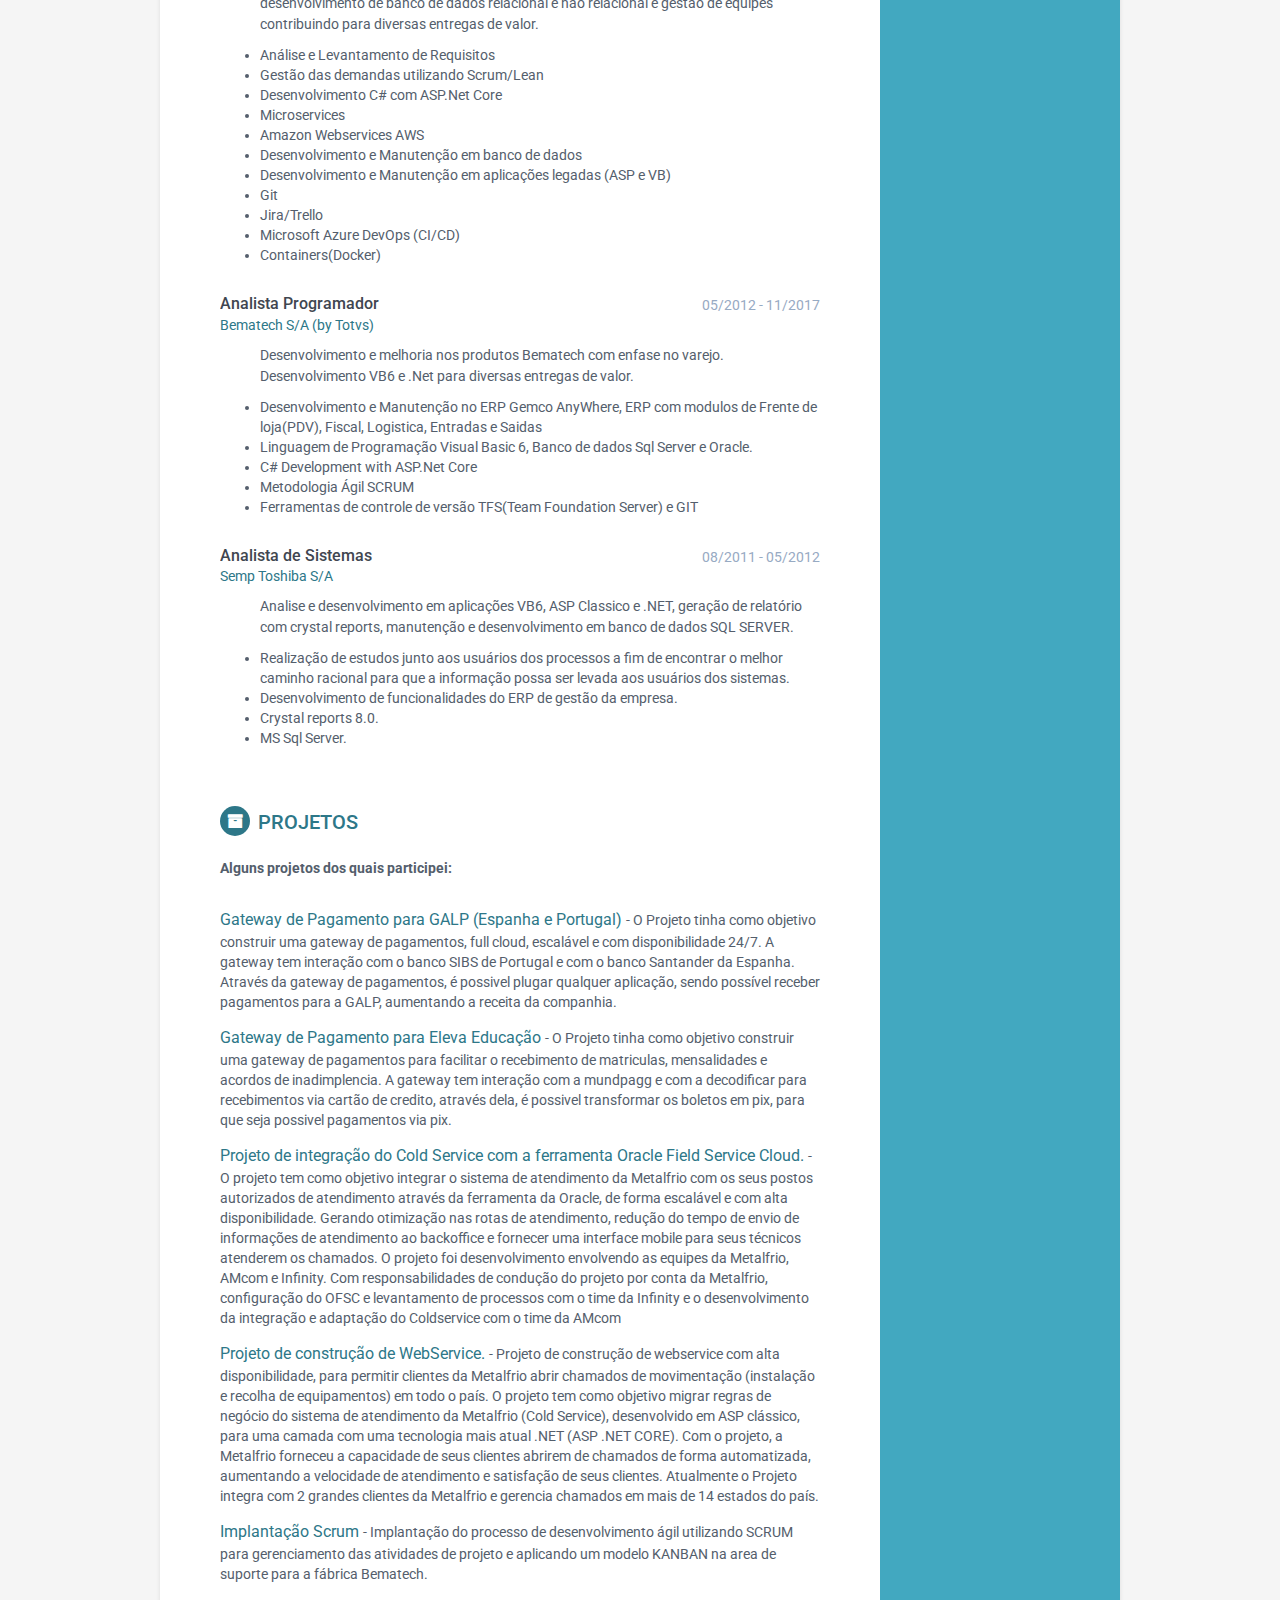
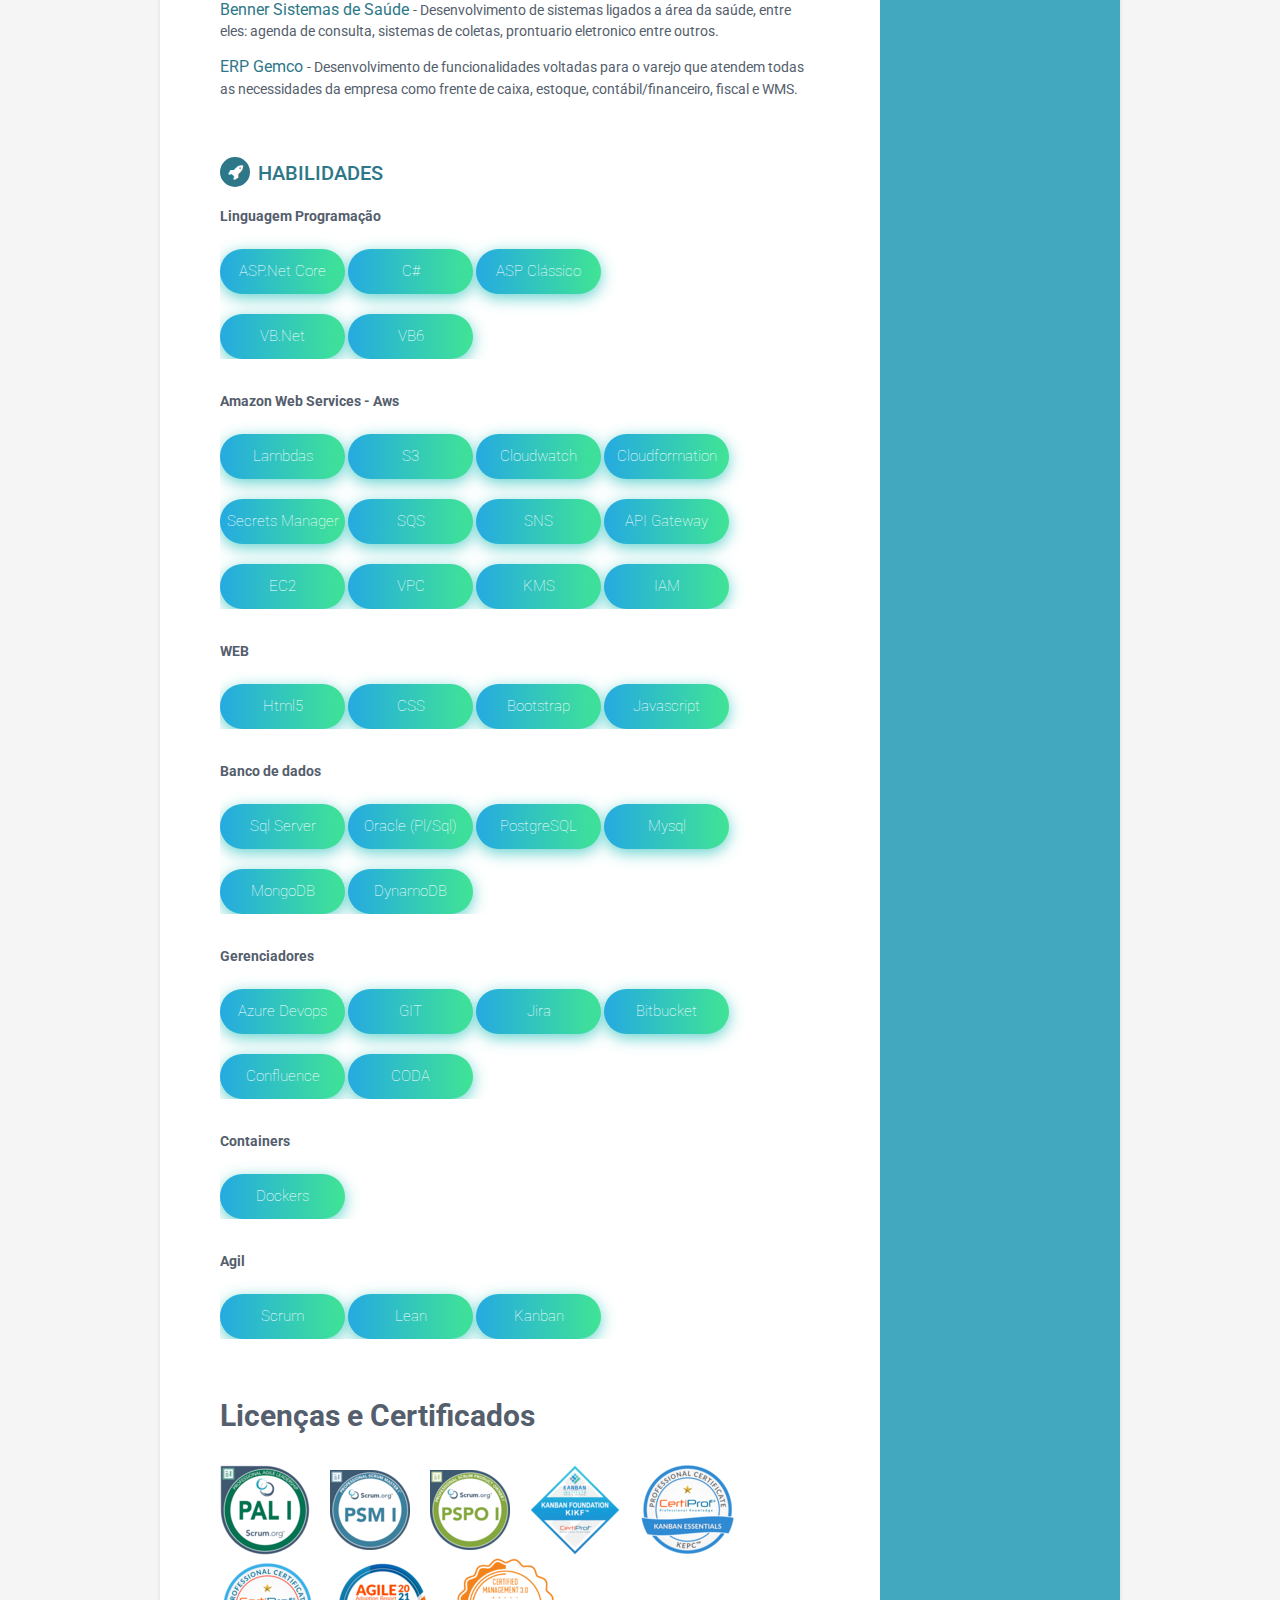
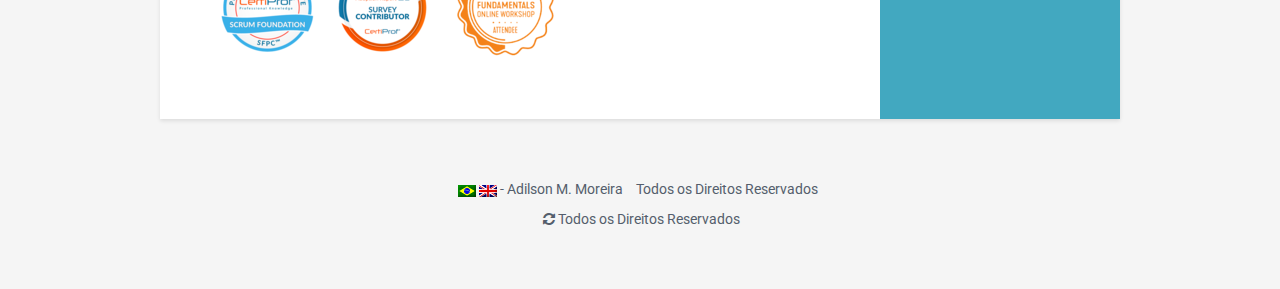
==== commit 2d3f1f19: "update" ====
--- a/index.html
+++ b/index.html
@@ -81,7 +81,7 @@
         <ul class="list-unstyled interests-list">
           <li>
             Inglês
-            <span class="lang-desc">(Intermediário B1)</span>
+            <span class="lang-desc">(Pré-Intermediário B1)</span>
           </li>
           <li>
             Espanhol
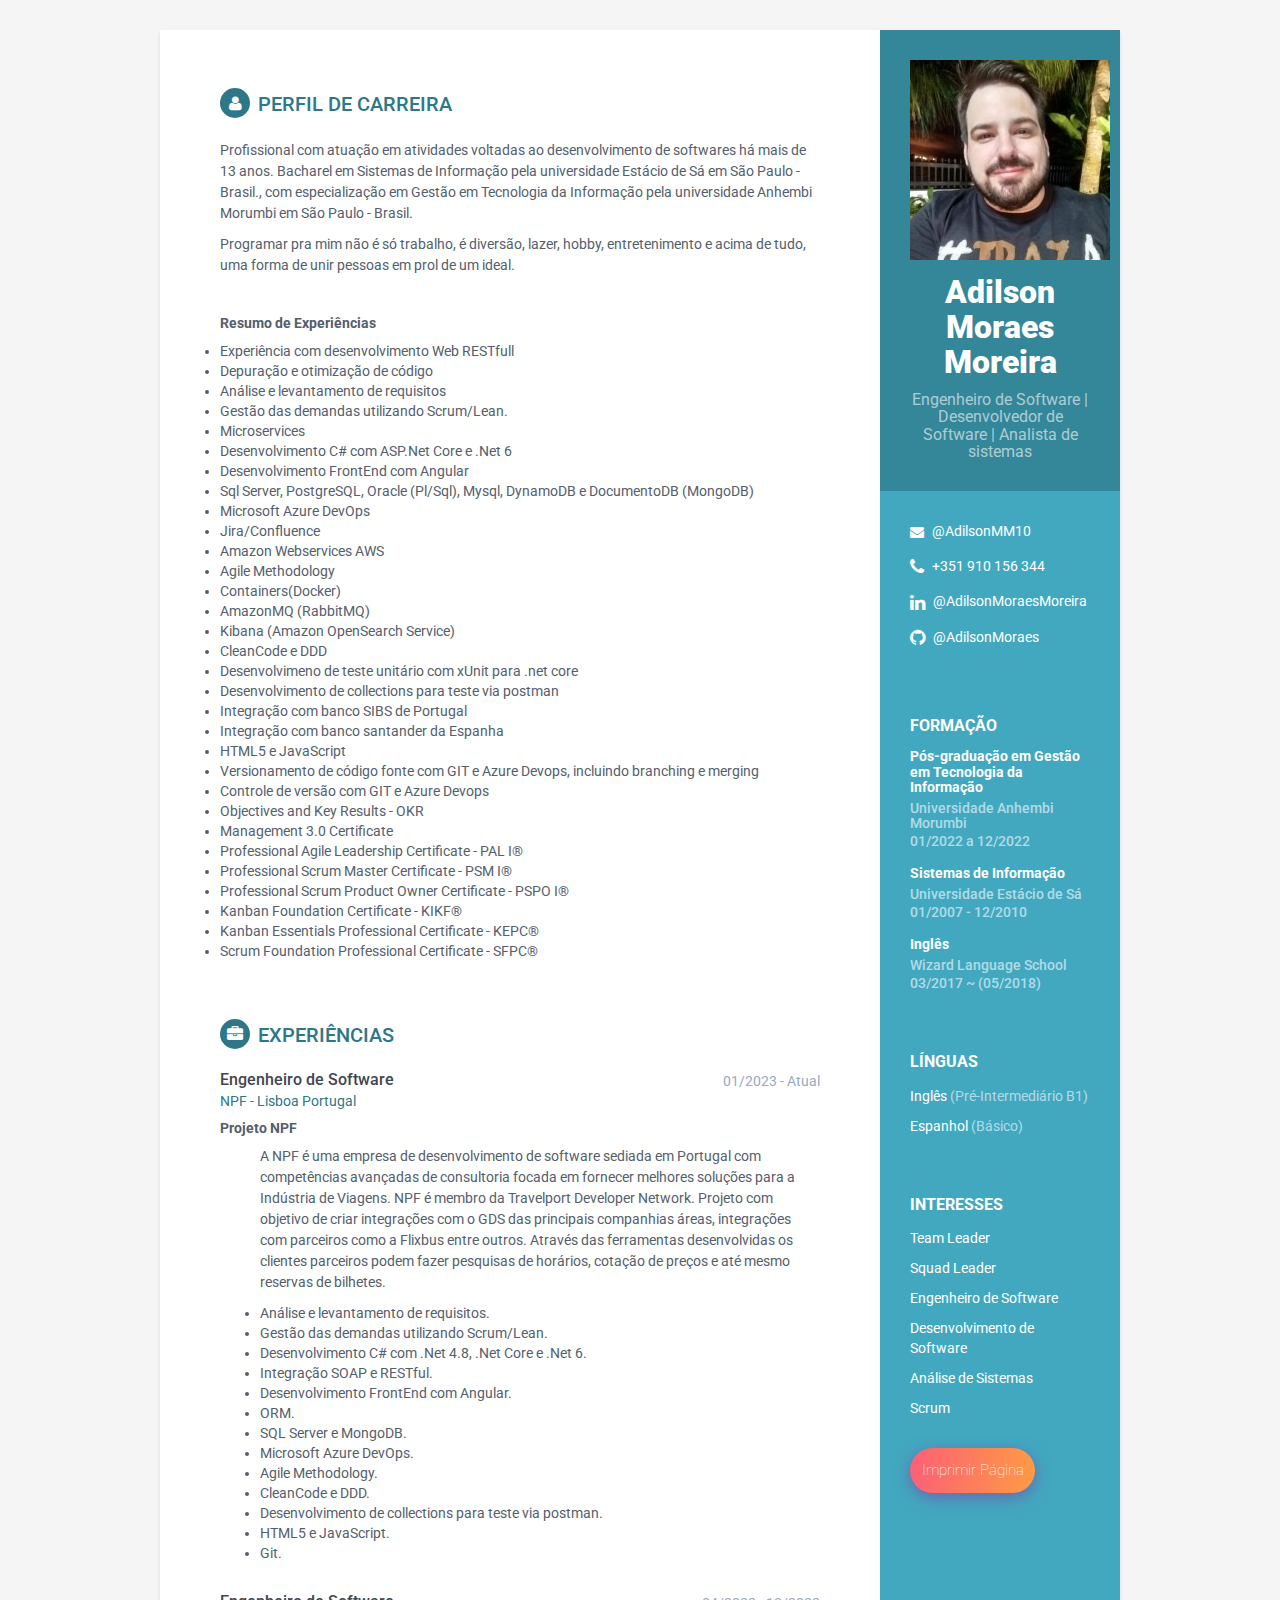
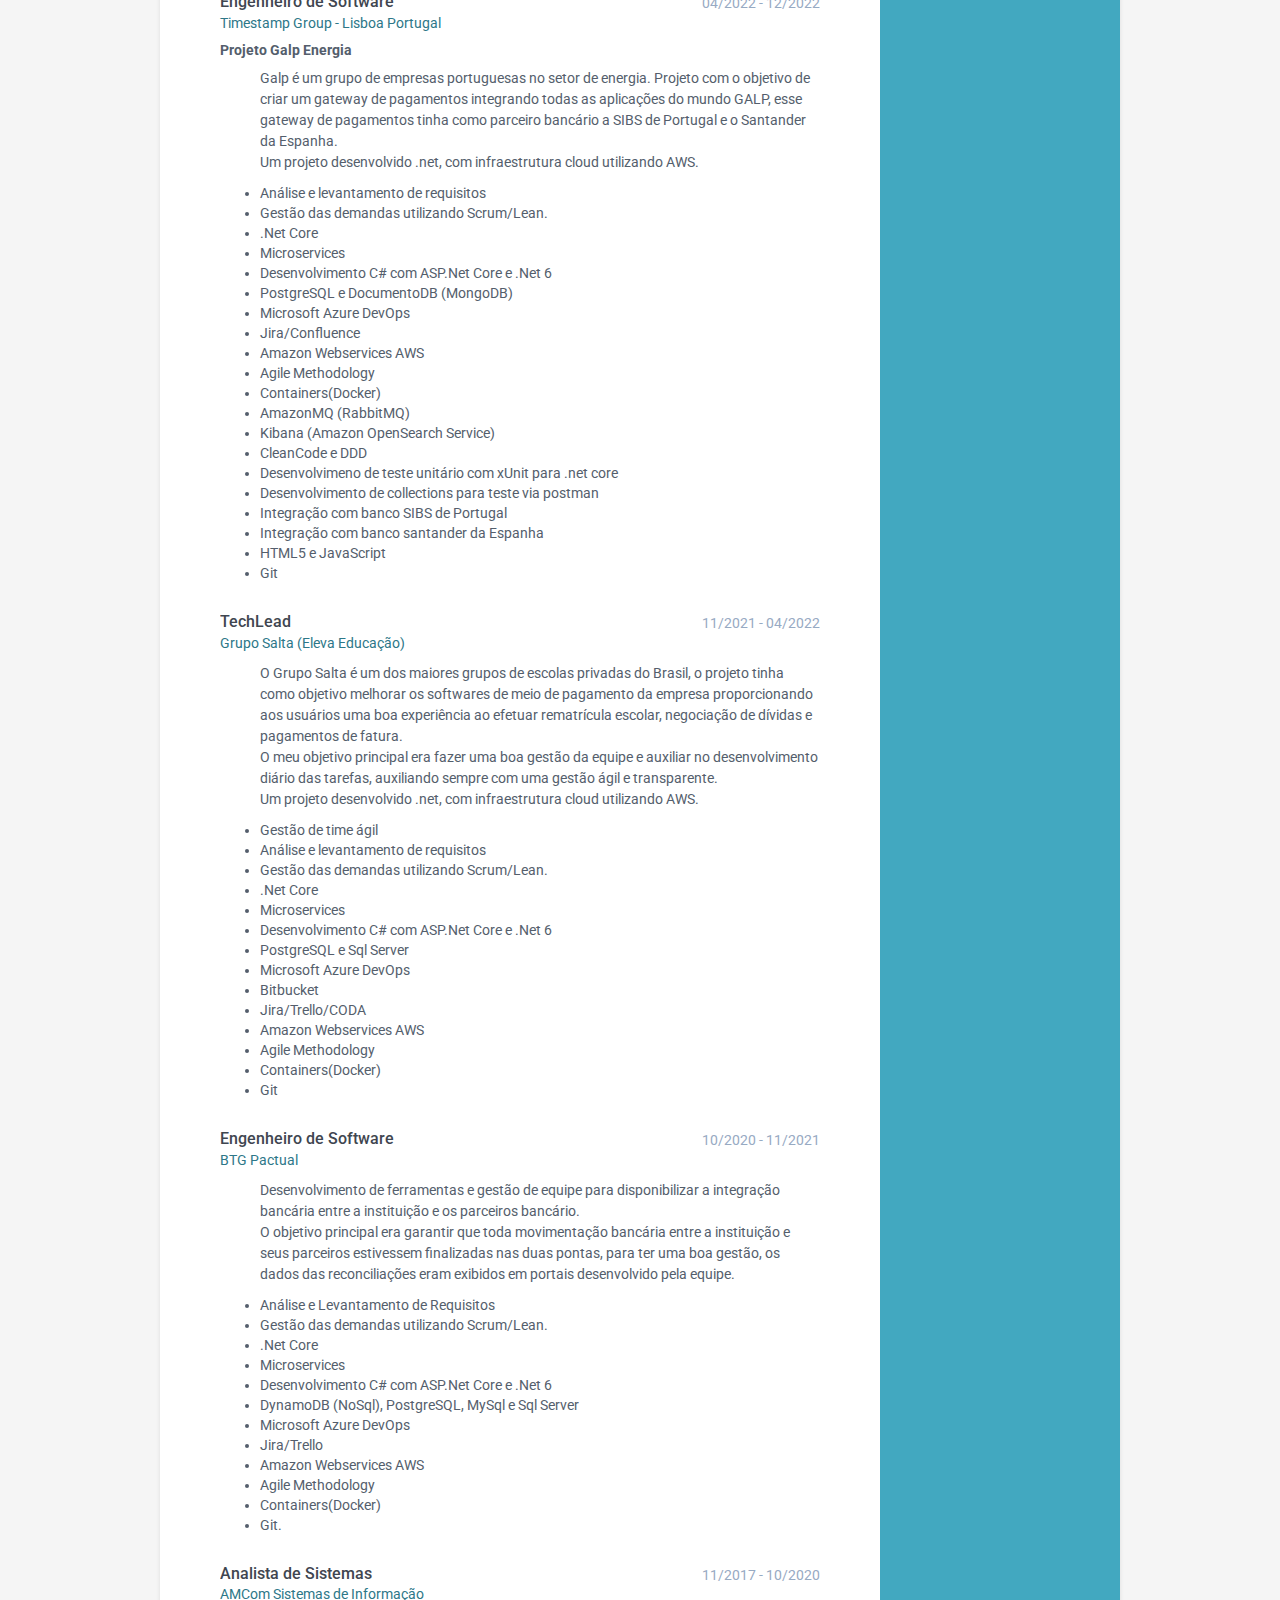
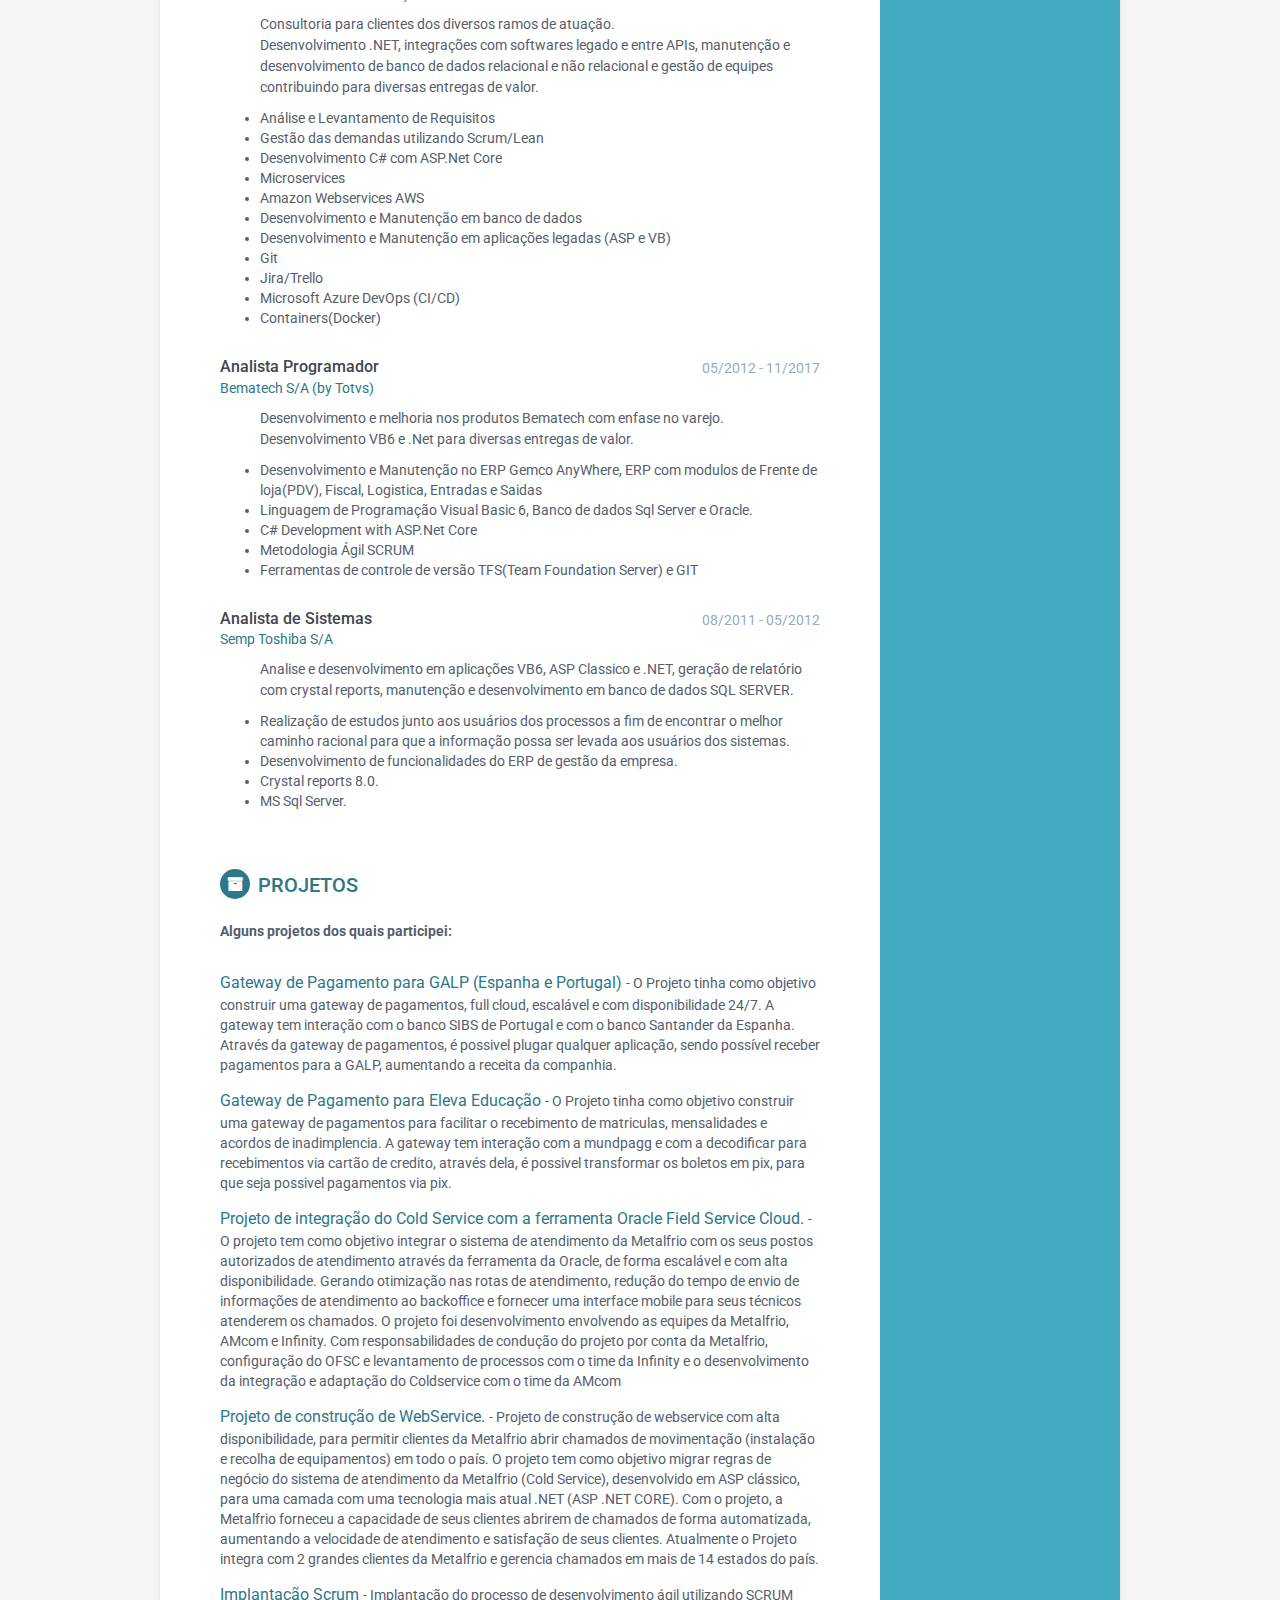
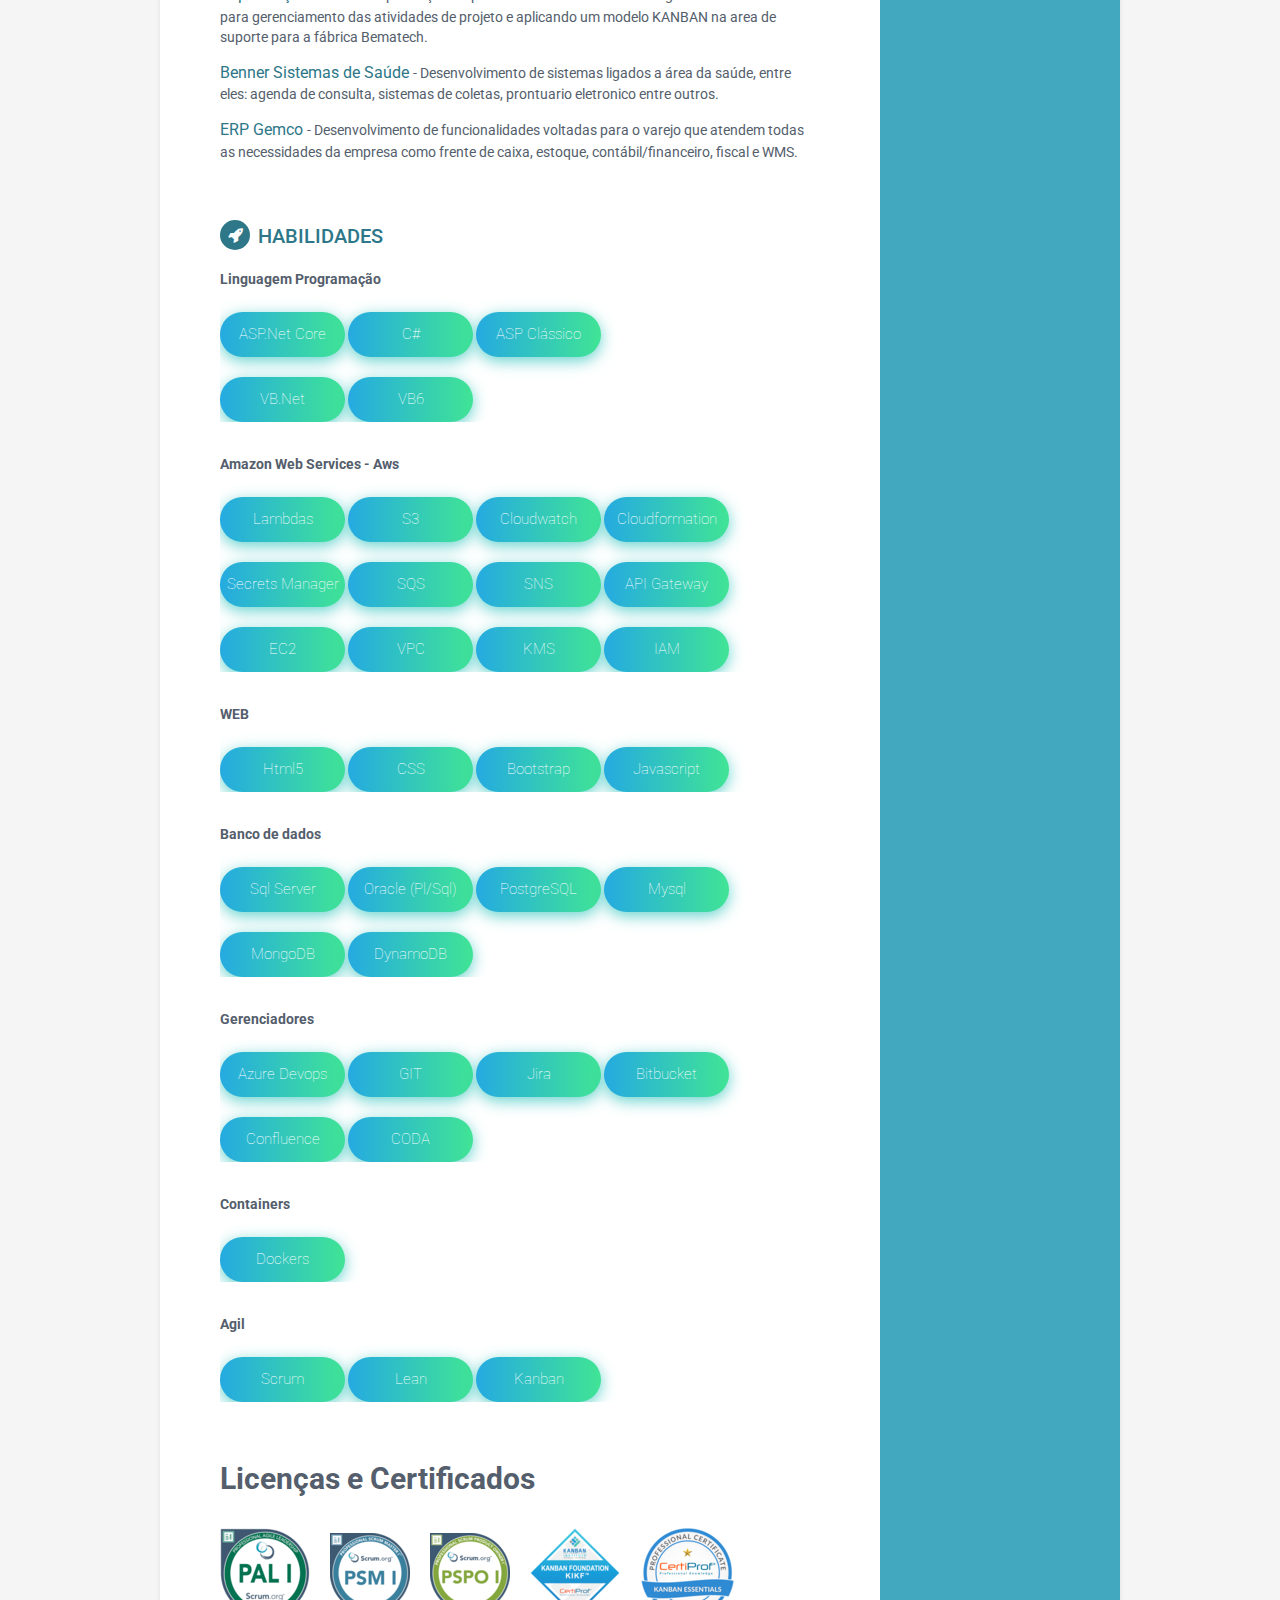
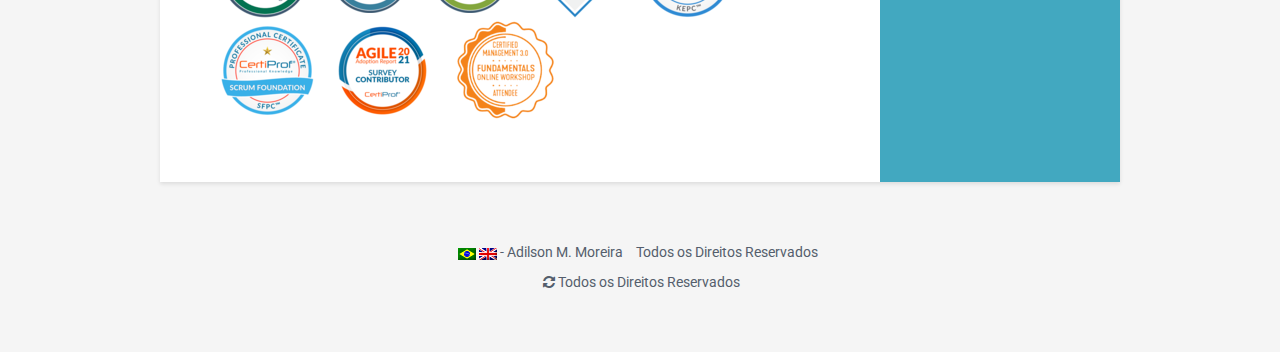
==== commit b1c879cb: "update" ====
--- a/index.html
+++ b/index.html
@@ -172,14 +172,15 @@
               <h3 class="job-title">Engenheiro de Software</h3>
               <div class="time">01/2023 - Atual</div>
             </div>
-            <div class="company"><a href="https://boost-it.pt/pt/sobre" target="_blank">Boost:It
+            <div class="company"><a href="https://www.npf.com.pt/" target="_blank">NPF 
                 - Lisboa Portugal</a></div>
           </div>
           <div class="details">
             <h5>Projeto NPF</h5>
             <ul>
               <p>
-                Consultoria voltada a indústria de viagens. Projeto com objetivo de criar integrações com o GDS das principais companhias áreas, integrações com parceiros como a Flixbus entre outros. Através das ferramentas desenvolvidas os clientes parceiros podem fazer pesquisas de horários, cotação de preços e até mesmo reservas de bilhetes.
+				A NPF é uma empresa de desenvolvimento de software sediada em Portugal com competências avançadas de consultoria focada em fornecer melhores soluções para a Indústria de Viagens. NPF é membro da Travelport Developer Network.
+                Projeto com objetivo de criar integrações com o GDS das principais companhias áreas, integrações com parceiros como a Flixbus entre outros. Através das ferramentas desenvolvidas os clientes parceiros podem fazer pesquisas de horários, cotação de preços e até mesmo reservas de bilhetes.
               </p>
 
 			        <li>Análise e levantamento de requisitos.</li>
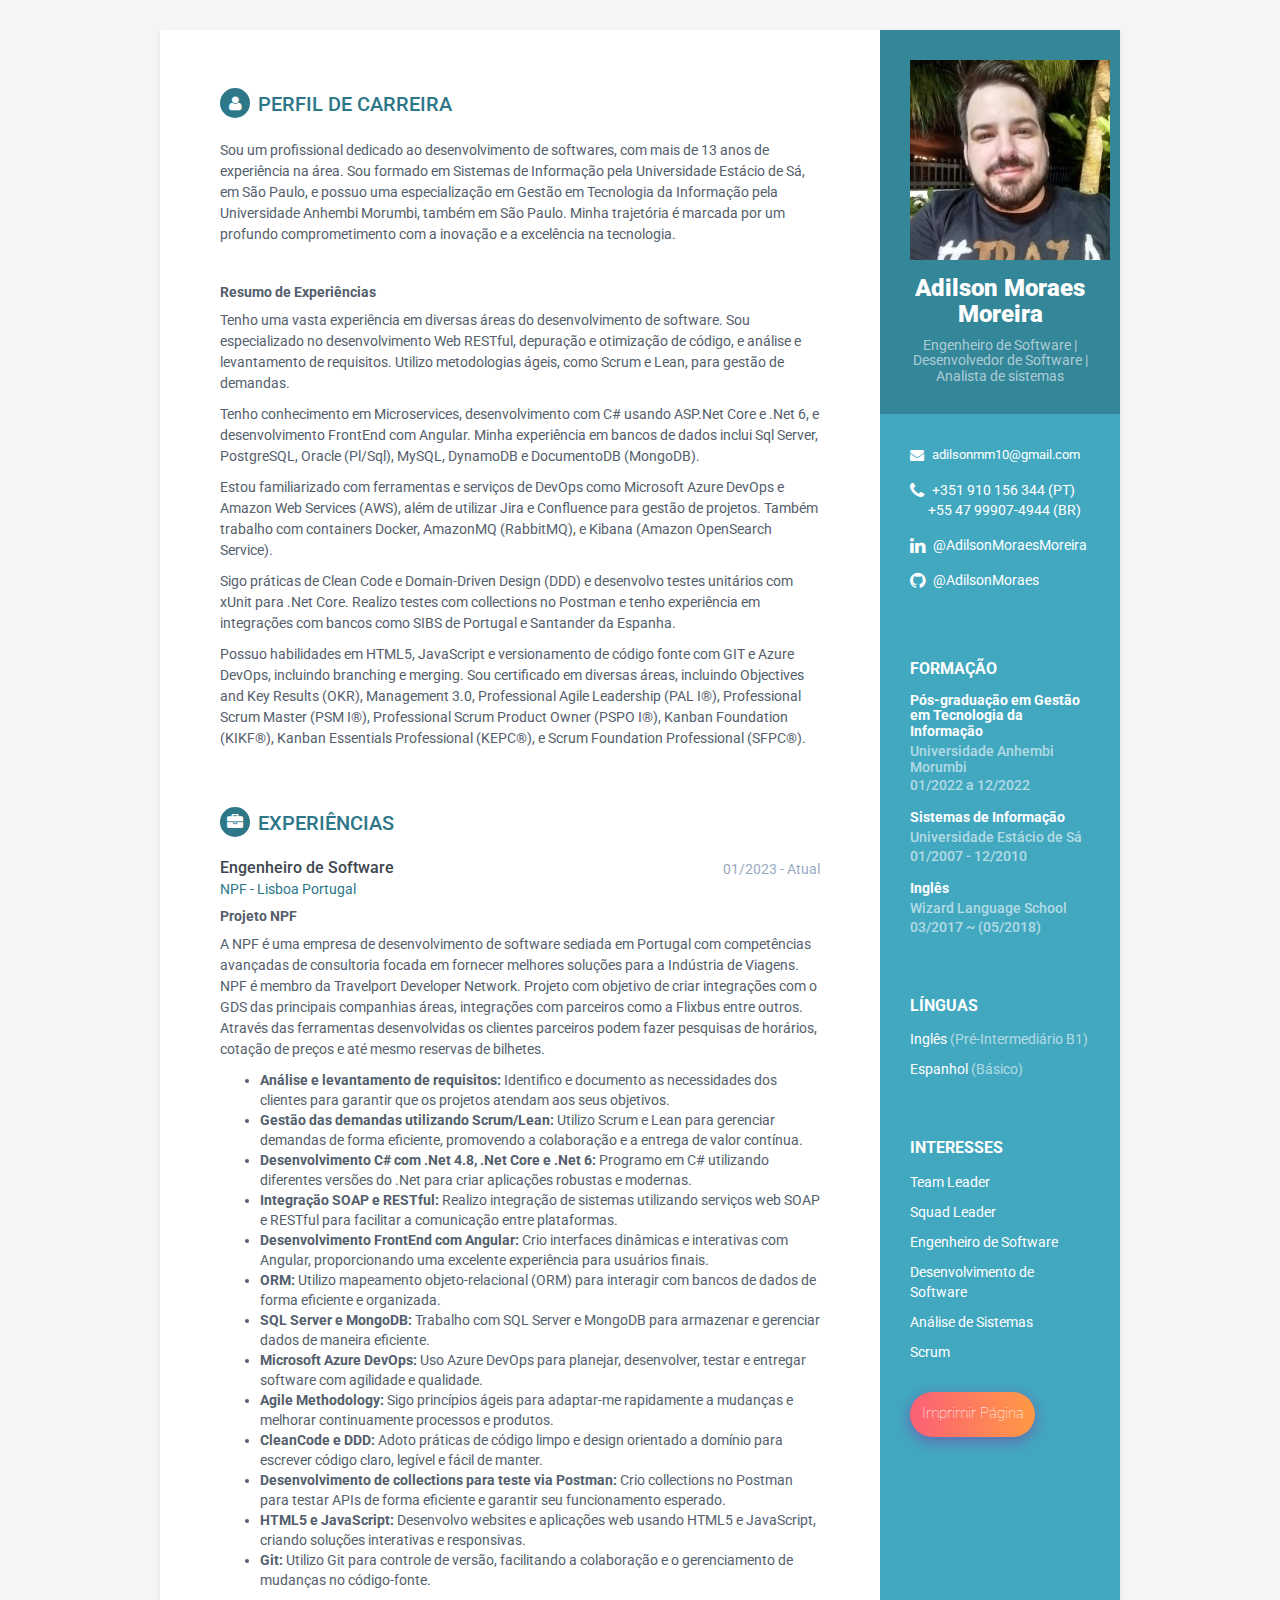
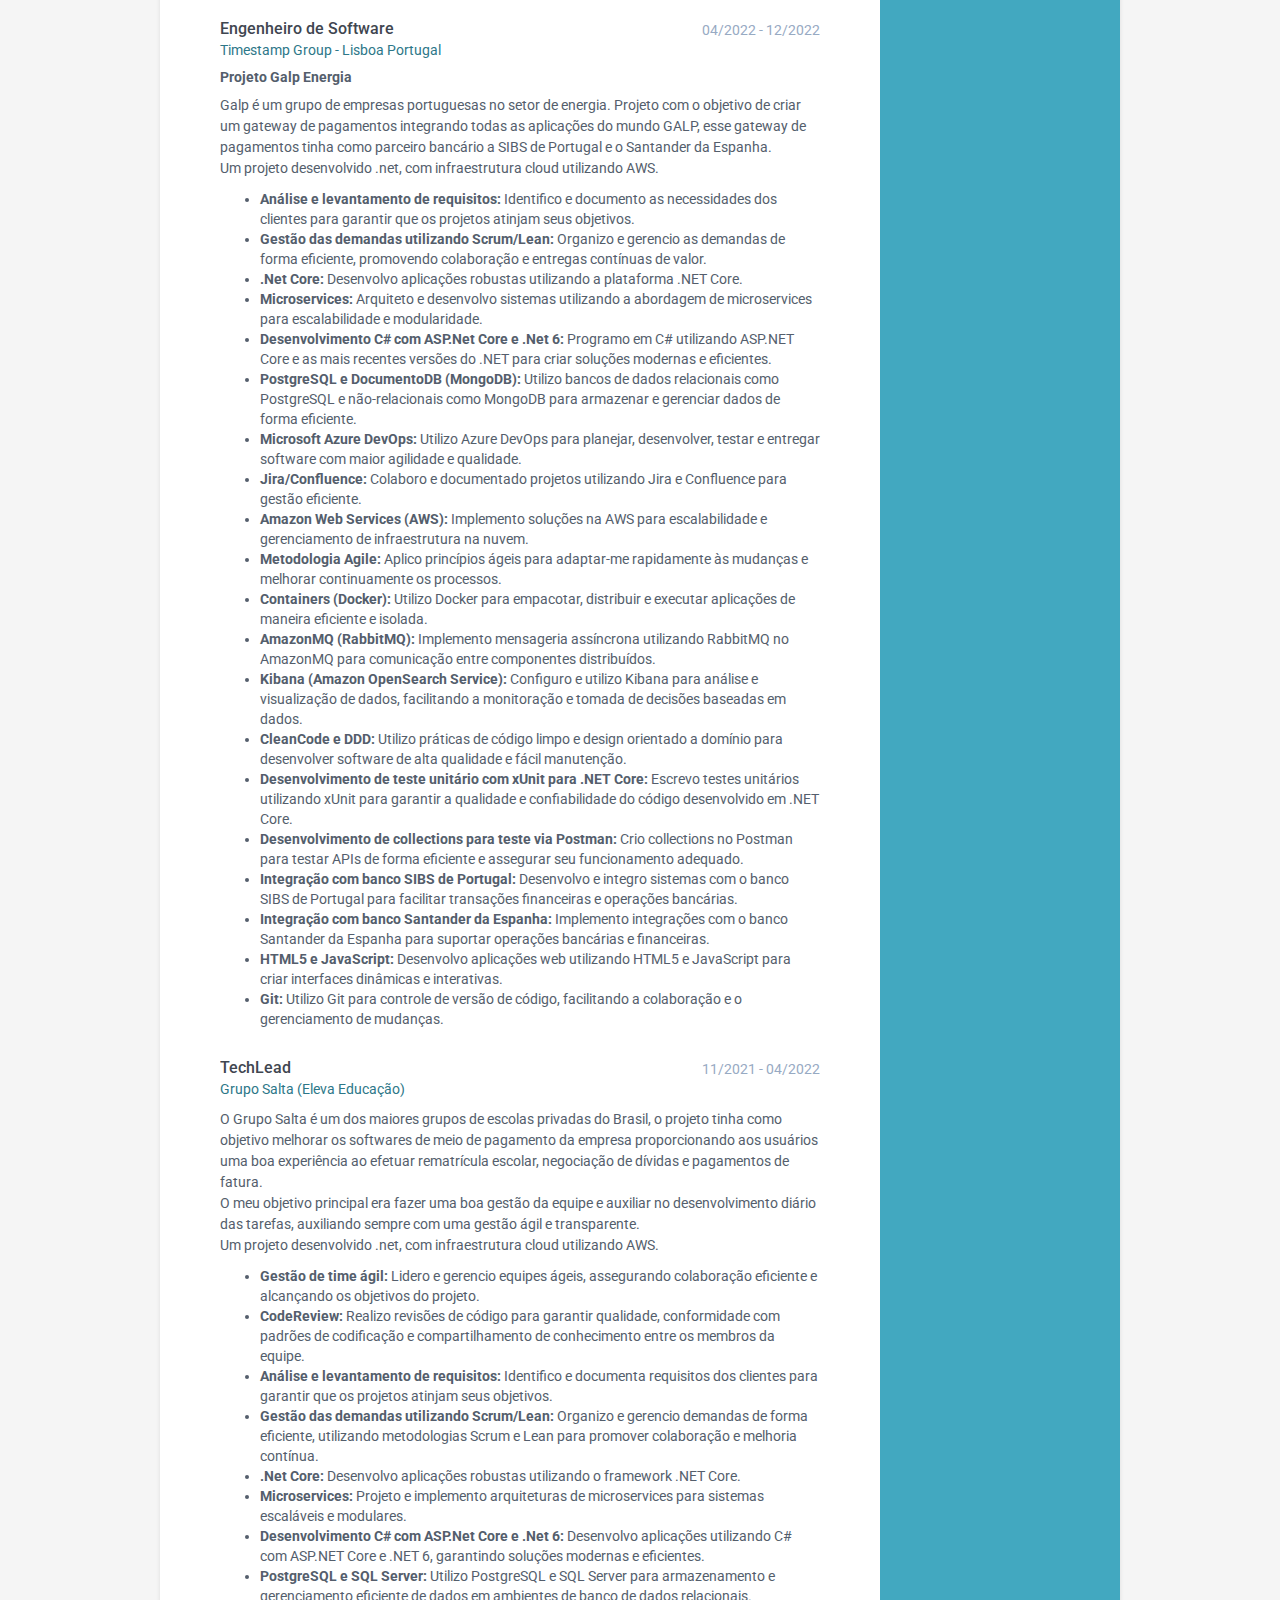
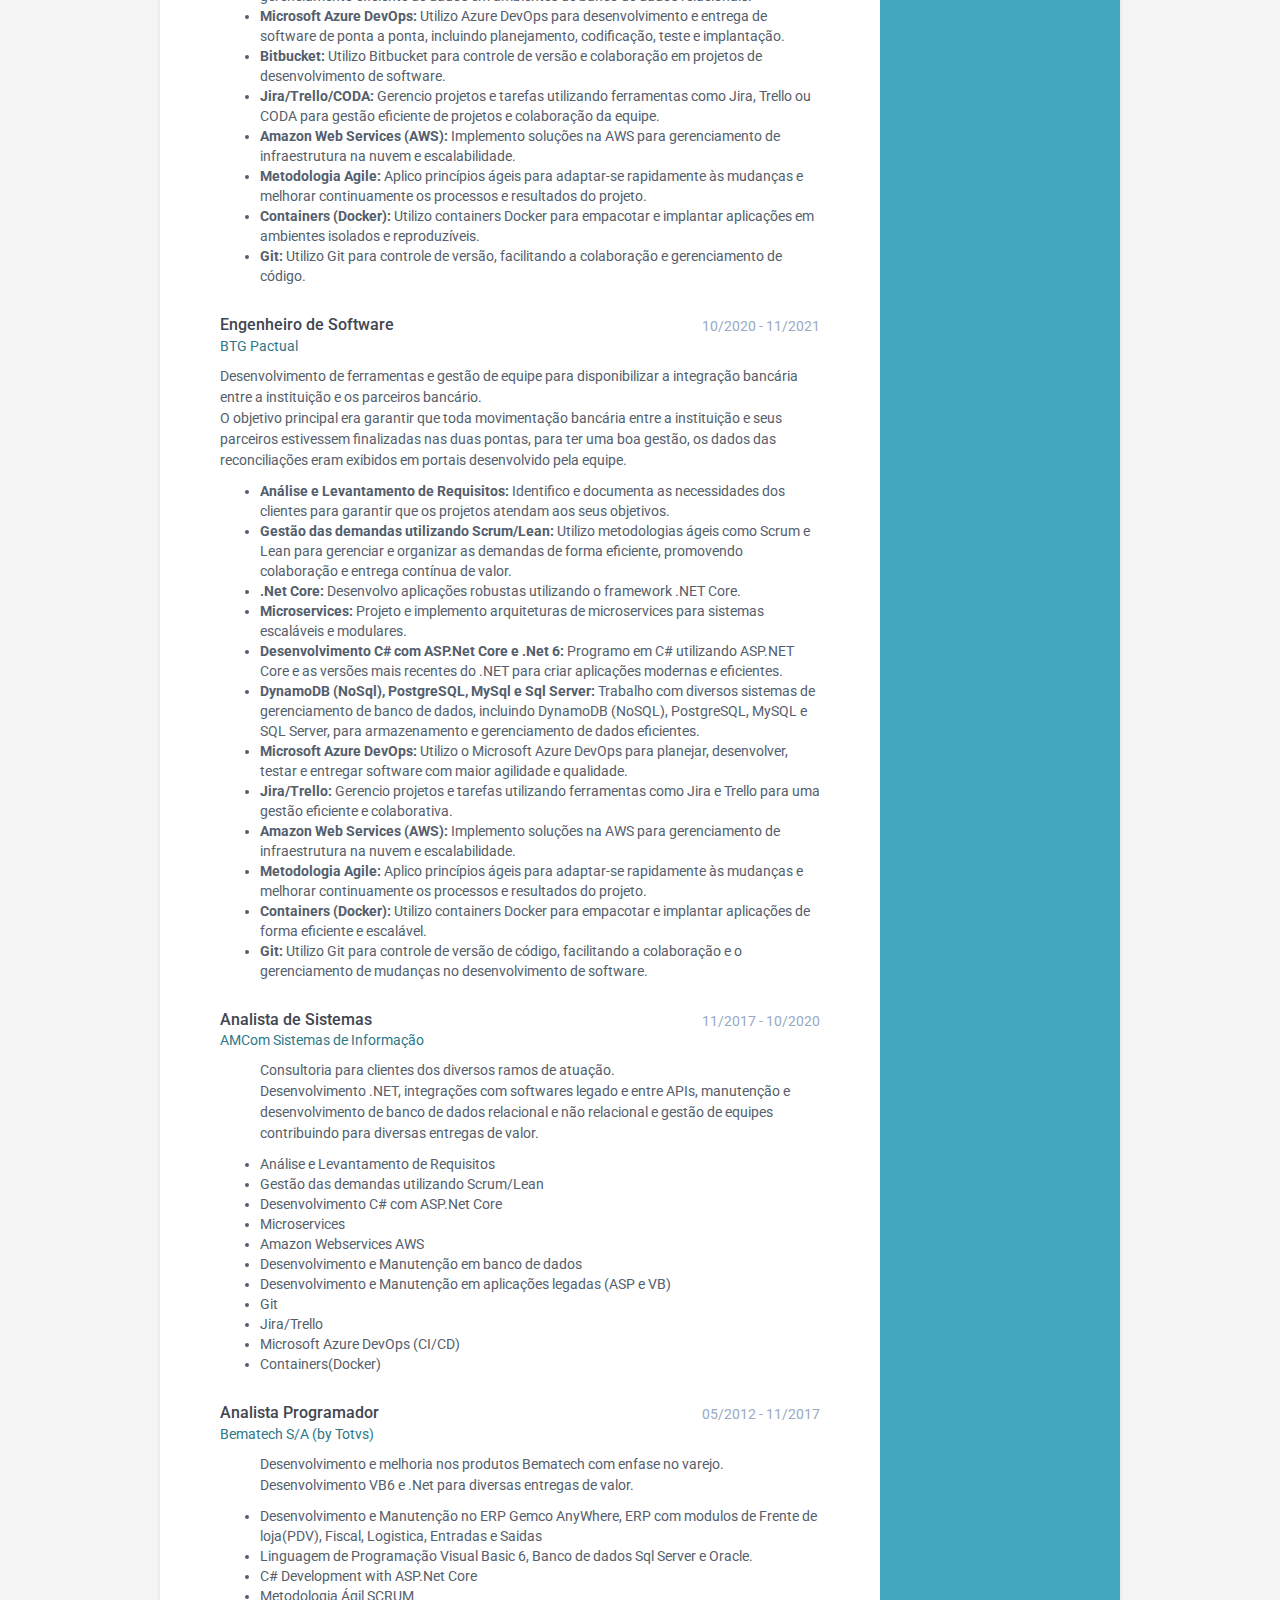
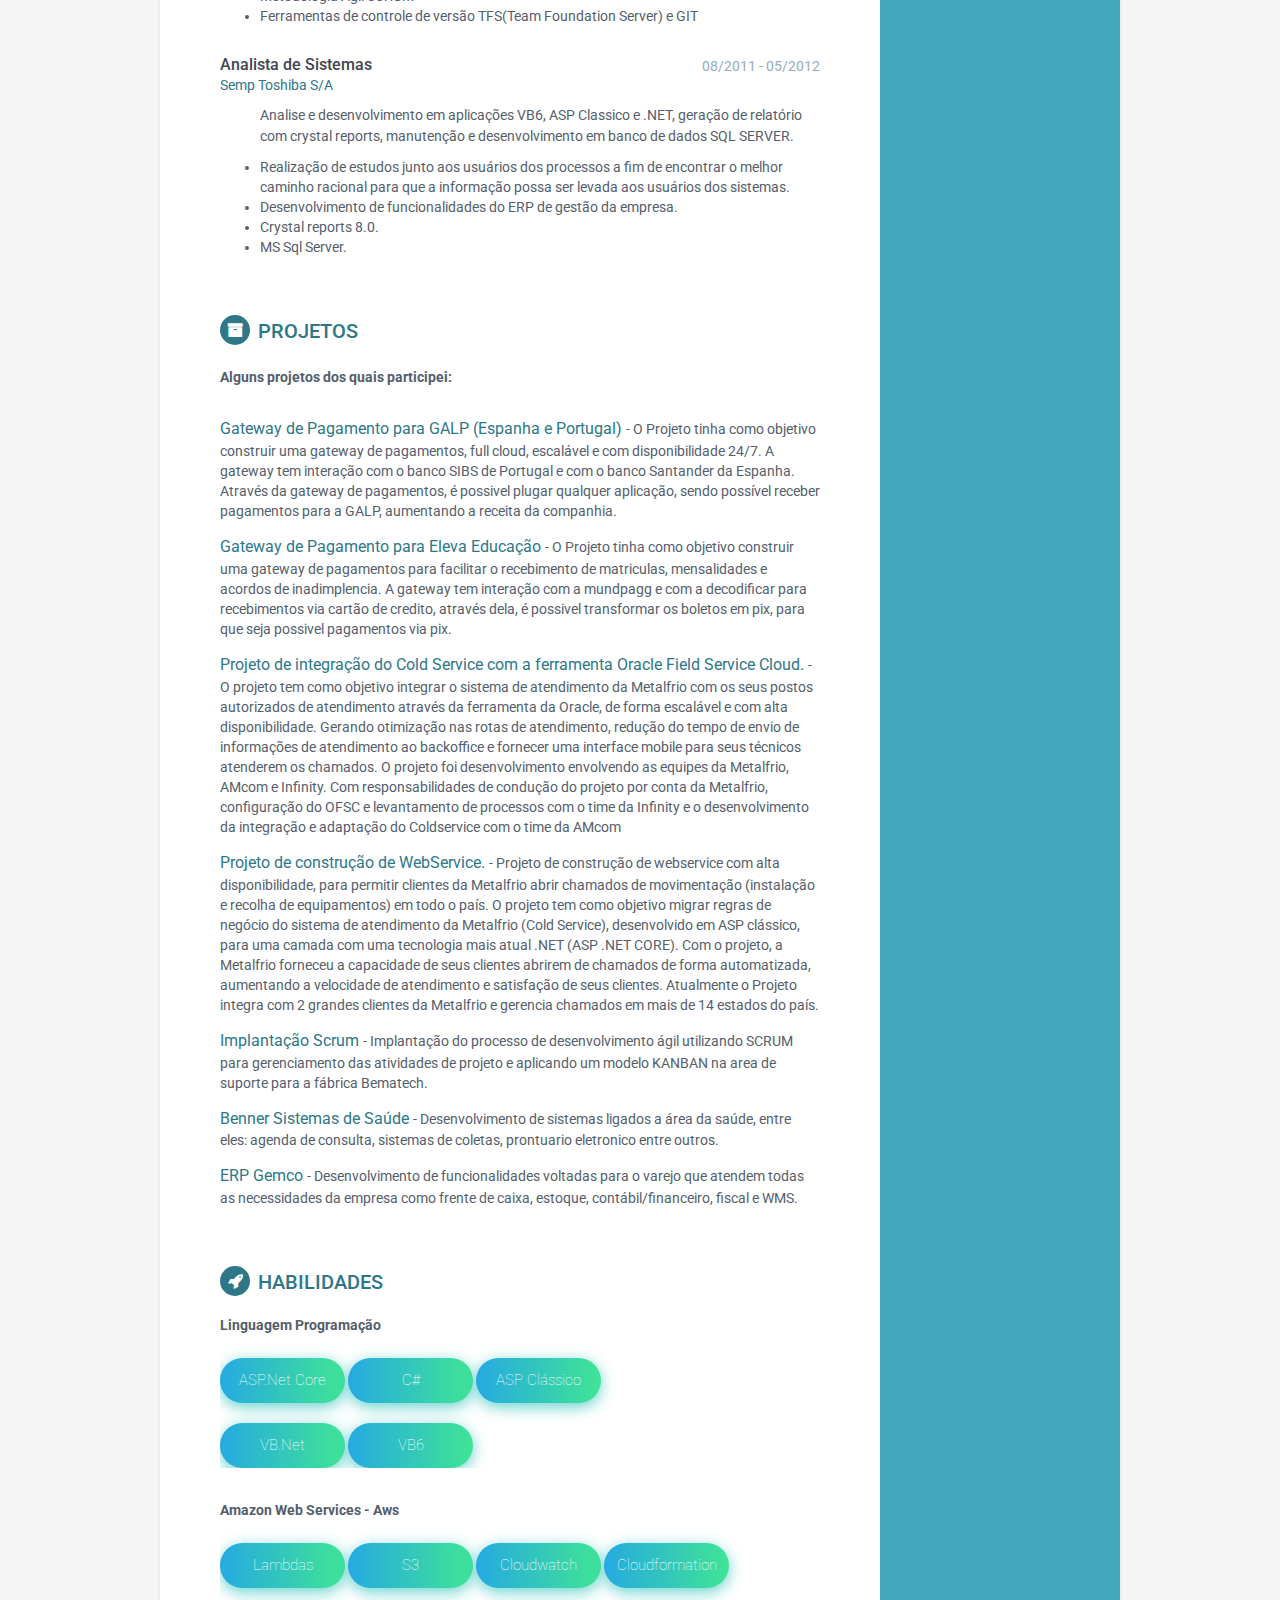
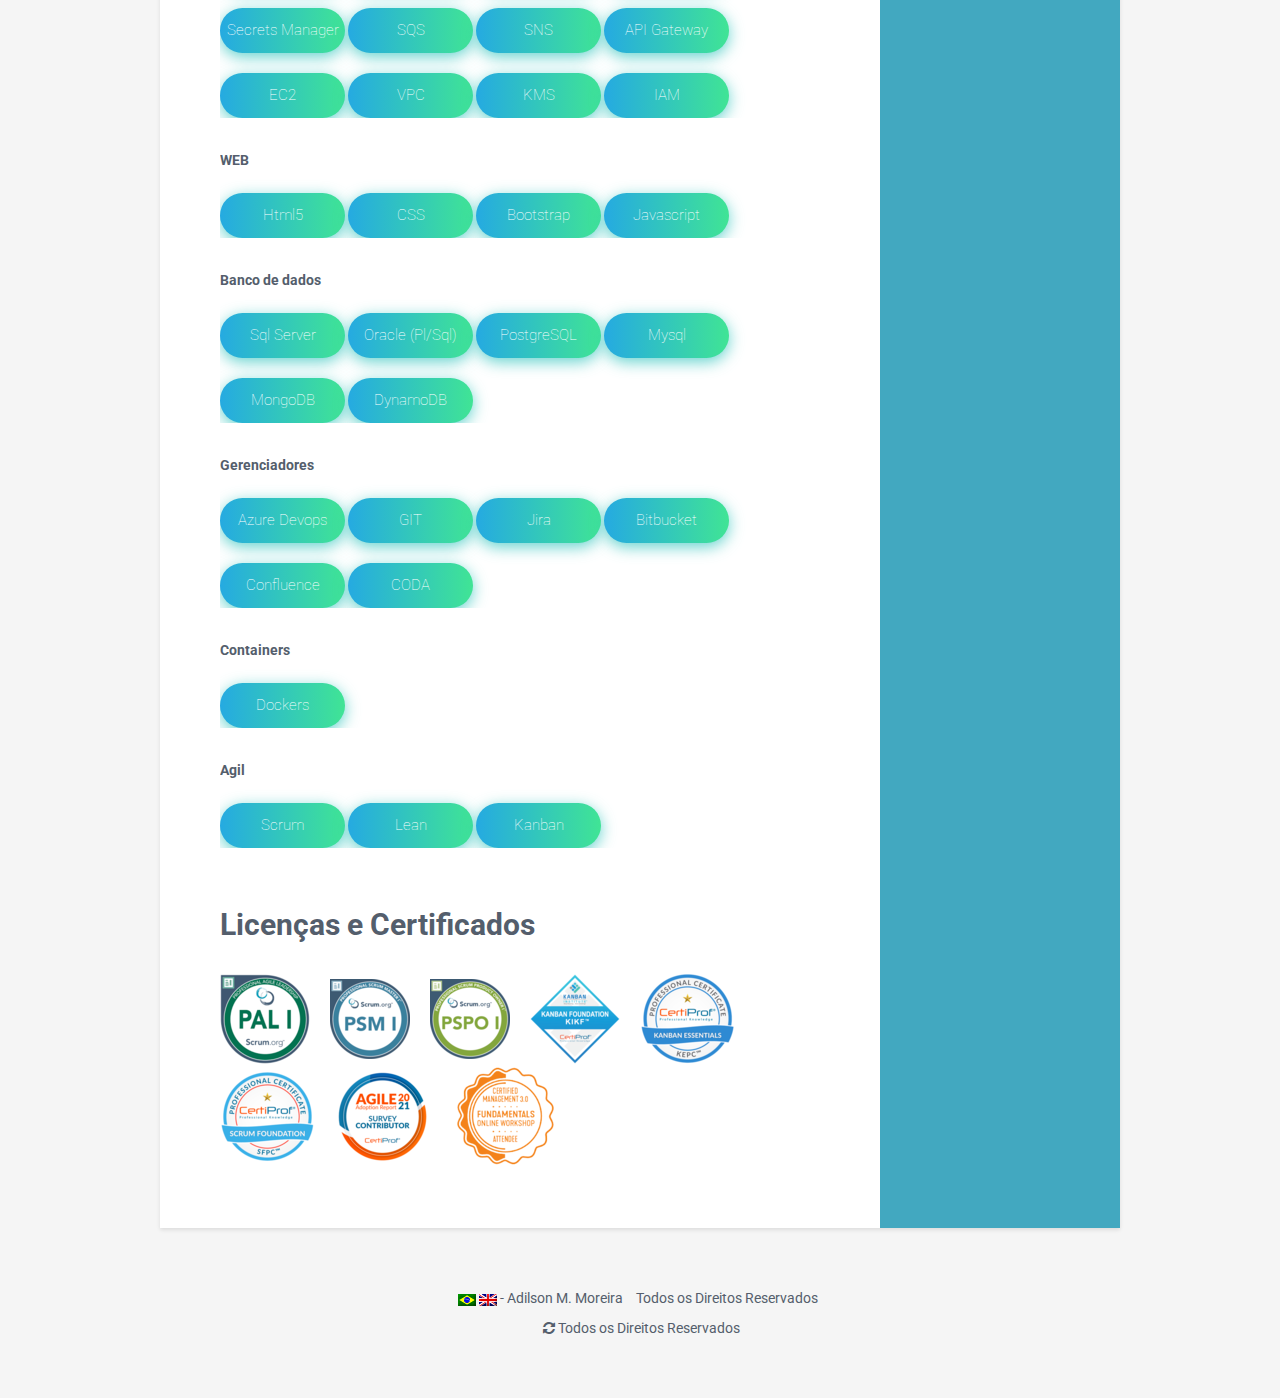
==== commit 02b43467: "fix css" ====
--- a/index.html
+++ b/index.html
@@ -38,11 +38,13 @@
         <ul class="list-unstyled contact-list">
           <li class="email">
             <i class="fa fa-envelope"></i>
-            <a href="mailto:adilsonmm10@gmail.com">@AdilsonMM10</a>
+            <a style="font-size: 13px;" href="mailto:adilsonmm10@gmail.com">adilsonmm10@gmail.com</a>
           </li>
           <li class="phone">
             <i class="fa fa-phone"></i>
-            <a href="tel:+351 910 156 344">+351 910 156 344</a>
+            <a href="tel:+351 910 156 344">+351 910 156 344 (PT)</a>
+            <br />&nbsp&nbsp&nbsp&nbsp&nbsp
+            <a href="tel:+55 47 99907-4944">+55 47 99907-4944 (BR)</a>
           </li>
           <li class="linkedin">
             <i class="fa fa-linkedin"></i>
@@ -113,51 +115,23 @@
         <div class="summary">
 
           <p>
-            Profissional com atuação em atividades voltadas ao desenvolvimento de softwares há mais de 13 anos. Bacharel
-            em Sistemas de Informação pela universidade Estácio de Sá em São Paulo - Brasil., com especialização em
-            Gestão
-            em Tecnologia da Informação pela universidade Anhembi Morumbi em São Paulo - Brasil.
-          </p>
-          <p>
-            Programar pra mim não é só trabalho, é diversão, lazer, hobby, entretenimento e acima de tudo, uma forma de
-            unir pessoas em prol de um ideal.
+            Sou um profissional dedicado ao desenvolvimento de softwares, com mais de 13 anos de experiência na área. 
+            Sou formado em Sistemas de Informação pela Universidade Estácio de Sá, em São Paulo, e possuo uma especialização 
+            em Gestão em Tecnologia da Informação pela Universidade Anhembi Morumbi, também em São Paulo. Minha trajetória é 
+            marcada por um profundo comprometimento com a inovação e a excelência na tecnologia.
           </p>
 
           <br>
           <h5>Resumo de Experiências</h5>
-          <lu>
-            <li>Experiência com desenvolvimento Web RESTfull</li>
-            <li>Depuração e otimização de código</li>
-            <li>Análise e levantamento de requisitos</li>
-            <li>Gestão das demandas utilizando Scrum/Lean.</li>
-            <li>Microservices</li>
-            <li>Desenvolvimento C# com ASP.Net Core e .Net 6</li>
-            <li>Desenvolvimento FrontEnd com Angular</li>
-            <li>Sql Server, PostgreSQL, Oracle (Pl/Sql), Mysql, DynamoDB e DocumentoDB (MongoDB)</li>
-            <li>Microsoft Azure DevOps</li>
-            <li>Jira/Confluence</li>
-            <li>Amazon Webservices AWS</li>
-            <li>Agile Methodology</li>
-            <li>Containers(Docker)</li>
-            <li>AmazonMQ (RabbitMQ)</li>
-            <li>Kibana (Amazon OpenSearch Service)</li>
-            <li>CleanCode e DDD</li>
-            <li>Desenvolvimeno de teste unitário com xUnit para .net core</li>
-            <li>Desenvolvimento de collections para teste via postman</li>
-            <li>Integração com banco SIBS de Portugal</li>
-            <li>Integração com banco santander da Espanha</li>
-            <li>HTML5 e JavaScript</li>
-            <li>Versionamento de código fonte com GIT e Azure Devops, incluindo branching e merging</li>
-            <li>Controle de versão com GIT e Azure Devops</li>
-            <li>Objectives and Key Results - OKR</li>
-            <li>Management 3.0 Certificate</li>
-            <li>Professional Agile Leadership Certificate - PAL I®</li>
-            <li>Professional Scrum Master Certificate - PSM I®</li>
-            <li>Professional Scrum Product Owner Certificate - PSPO I®</li>
-            <li>Kanban Foundation Certificate - KIKF®</li>
-            <li>Kanban Essentials Professional Certificate - KEPC®</li>
-            <li>Scrum Foundation Professional Certificate - SFPC®</li>
-          </lu>
+          <p>Tenho uma vasta experiência em diversas áreas do desenvolvimento de software. Sou especializado no desenvolvimento Web RESTful, depuração e otimização de código, e análise e levantamento de requisitos. Utilizo metodologias ágeis, como Scrum e Lean, para gestão de demandas.</p>
+
+          <p>Tenho conhecimento em Microservices, desenvolvimento com C# usando ASP.Net Core e .Net 6, e desenvolvimento FrontEnd com Angular. Minha experiência em bancos de dados inclui Sql Server, PostgreSQL, Oracle (Pl/Sql), MySQL, DynamoDB e DocumentoDB (MongoDB).</p>
+      
+          <p>Estou familiarizado com ferramentas e serviços de DevOps como Microsoft Azure DevOps e Amazon Web Services (AWS), além de utilizar Jira e Confluence para gestão de projetos. Também trabalho com containers Docker, AmazonMQ (RabbitMQ), e Kibana (Amazon OpenSearch Service).</p>
+      
+          <p>Sigo práticas de Clean Code e Domain-Driven Design (DDD) e desenvolvo testes unitários com xUnit para .Net Core. Realizo testes com collections no Postman e tenho experiência em integrações com bancos como SIBS de Portugal e Santander da Espanha.</p>
+      
+          <p>Possuo habilidades em HTML5, JavaScript e versionamento de código fonte com GIT e Azure DevOps, incluindo branching e merging. Sou certificado em diversas áreas, incluindo Objectives and Key Results (OKR), Management 3.0, Professional Agile Leadership (PAL I®), Professional Scrum Master (PSM I®), Professional Scrum Product Owner (PSPO I®), Kanban Foundation (KIKF®), Kanban Essentials Professional (KEPC®), e Scrum Foundation Professional (SFPC®).</p>
         </div>
       </section>
 
@@ -177,26 +151,25 @@
           </div>
           <div class="details">
             <h5>Projeto NPF</h5>
+            <p>
+              A NPF é uma empresa de desenvolvimento de software sediada em Portugal com competências avançadas de consultoria focada em fornecer melhores soluções para a Indústria de Viagens. NPF é membro da Travelport Developer Network.
+              Projeto com objetivo de criar integrações com o GDS das principais companhias áreas, integrações com parceiros como a Flixbus entre outros. Através das ferramentas desenvolvidas os clientes parceiros podem fazer pesquisas de horários, cotação de preços e até mesmo reservas de bilhetes.
+            </p>
             <ul>
-              <p>
-				A NPF é uma empresa de desenvolvimento de software sediada em Portugal com competências avançadas de consultoria focada em fornecer melhores soluções para a Indústria de Viagens. NPF é membro da Travelport Developer Network.
-                Projeto com objetivo de criar integrações com o GDS das principais companhias áreas, integrações com parceiros como a Flixbus entre outros. Através das ferramentas desenvolvidas os clientes parceiros podem fazer pesquisas de horários, cotação de preços e até mesmo reservas de bilhetes.
-              </p>
-
-			        <li>Análise e levantamento de requisitos.</li>
-              <li>Gestão das demandas utilizando Scrum/Lean.</li>
-              <li>Desenvolvimento C# com .Net 4.8, .Net Core e .Net 6.</li>
-              <li>Integração SOAP e RESTful.</li>
-              <li>Desenvolvimento FrontEnd com Angular.</li>
-              <li>ORM.</li>
-              <li>SQL Server e MongoDB.</li>
-              <li>Microsoft Azure DevOps.</li>
-              <li>Agile Methodology.</li>
-              <li>CleanCode e DDD.</li>
-              <li>Desenvolvimento de collections para teste via postman.</li>
-              <li>HTML5 e JavaScript.</li>
-              <li>Git.</li>
-            </ul>
+              <li><strong>Análise e levantamento de requisitos:</strong> Identifico e documento as necessidades dos clientes para garantir que os projetos atendam aos seus objetivos.</li>
+              <li><strong>Gestão das demandas utilizando Scrum/Lean:</strong> Utilizo Scrum e Lean para gerenciar demandas de forma eficiente, promovendo a colaboração e a entrega de valor contínua.</li>
+              <li><strong>Desenvolvimento C# com .Net 4.8, .Net Core e .Net 6:</strong> Programo em C# utilizando diferentes versões do .Net para criar aplicações robustas e modernas.</li>
+              <li><strong>Integração SOAP e RESTful:</strong> Realizo integração de sistemas utilizando serviços web SOAP e RESTful para facilitar a comunicação entre plataformas.</li>
+              <li><strong>Desenvolvimento FrontEnd com Angular:</strong> Crio interfaces dinâmicas e interativas com Angular, proporcionando uma excelente experiência para usuários finais.</li>
+              <li><strong>ORM:</strong> Utilizo mapeamento objeto-relacional (ORM) para interagir com bancos de dados de forma eficiente e organizada.</li>
+              <li><strong>SQL Server e MongoDB:</strong> Trabalho com SQL Server e MongoDB para armazenar e gerenciar dados de maneira eficiente.</li>
+              <li><strong>Microsoft Azure DevOps:</strong> Uso Azure DevOps para planejar, desenvolver, testar e entregar software com agilidade e qualidade.</li>
+              <li><strong>Agile Methodology:</strong> Sigo princípios ágeis para adaptar-me rapidamente a mudanças e melhorar continuamente processos e produtos.</li>
+              <li><strong>CleanCode e DDD:</strong> Adoto práticas de código limpo e design orientado a domínio para escrever código claro, legível e fácil de manter.</li>
+              <li><strong>Desenvolvimento de collections para teste via Postman:</strong> Crio collections no Postman para testar APIs de forma eficiente e garantir seu funcionamento esperado.</li>
+              <li><strong>HTML5 e JavaScript:</strong> Desenvolvo websites e aplicações web usando HTML5 e JavaScript, criando soluções interativas e responsivas.</li>
+              <li><strong>Git:</strong> Utilizo Git para controle de versão, facilitando a colaboração e o gerenciamento de mudanças no código-fonte.</li>
+          </ul>
           </div>
         </div>
 
@@ -211,33 +184,32 @@
           </div>
           <div class="details">
             <h5>Projeto Galp Energia</h5>
+            <p>
+              Galp é um grupo de empresas portuguesas no setor de energia. Projeto com o objetivo de criar um gateway de pagamentos integrando todas as aplicações do mundo GALP, esse gateway de pagamentos tinha como parceiro bancário a SIBS de Portugal e o Santander da Espanha. </br>
+              Um projeto desenvolvido .net, com infraestrutura cloud utilizando AWS.
+            </p>
             <ul>
-              <p>
-                Galp é um grupo de empresas portuguesas no setor de energia. Projeto com o objetivo de criar um gateway de pagamentos integrando todas as aplicações do mundo GALP, esse gateway de pagamentos tinha como parceiro bancário a SIBS de Portugal e o Santander da Espanha. </br>
-                Um projeto desenvolvido .net, com infraestrutura cloud utilizando AWS.
-              </p>
-
-              <li>Análise e levantamento de requisitos</li>
-              <li>Gestão das demandas utilizando Scrum/Lean.</li>
-              <li>.Net Core</li>
-              <li>Microservices</li>
-              <li>Desenvolvimento C# com ASP.Net Core e .Net 6</li>
-              <li>PostgreSQL e DocumentoDB (MongoDB)</li>
-              <li>Microsoft Azure DevOps</li>
-              <li>Jira/Confluence</li>
-              <li>Amazon Webservices AWS</li>
-              <li>Agile Methodology</li>
-              <li>Containers(Docker)</li>
-              <li>AmazonMQ (RabbitMQ)</li>
-              <li>Kibana (Amazon OpenSearch Service)</li>
-              <li>CleanCode e DDD</li>
-              <li>Desenvolvimeno de teste unitário com xUnit para .net core</li>
-              <li>Desenvolvimento de collections para teste via postman</li>
-              <li>Integração com banco SIBS de Portugal</li>
-              <li>Integração com banco santander da Espanha</li>
-              <li>HTML5 e JavaScript</li>
-              <li>Git</li>
-            </ul>
+              <li><strong>Análise e levantamento de requisitos:</strong> Identifico e documento as necessidades dos clientes para garantir que os projetos atinjam seus objetivos.</li>
+              <li><strong>Gestão das demandas utilizando Scrum/Lean:</strong> Organizo e gerencio as demandas de forma eficiente, promovendo colaboração e entregas contínuas de valor.</li>
+              <li><strong>.Net Core:</strong> Desenvolvo aplicações robustas utilizando a plataforma .NET Core.</li>
+              <li><strong>Microservices:</strong> Arquiteto e desenvolvo sistemas utilizando a abordagem de microservices para escalabilidade e modularidade.</li>
+              <li><strong>Desenvolvimento C# com ASP.Net Core e .Net 6:</strong> Programo em C# utilizando ASP.NET Core e as mais recentes versões do .NET para criar soluções modernas e eficientes.</li>
+              <li><strong>PostgreSQL e DocumentoDB (MongoDB):</strong> Utilizo bancos de dados relacionais como PostgreSQL e não-relacionais como MongoDB para armazenar e gerenciar dados de forma eficiente.</li>
+              <li><strong>Microsoft Azure DevOps:</strong> Utilizo Azure DevOps para planejar, desenvolver, testar e entregar software com maior agilidade e qualidade.</li>
+              <li><strong>Jira/Confluence:</strong> Colaboro e documentado projetos utilizando Jira e Confluence para gestão eficiente.</li>
+              <li><strong>Amazon Web Services (AWS):</strong> Implemento soluções na AWS para escalabilidade e gerenciamento de infraestrutura na nuvem.</li>
+              <li><strong>Metodologia Agile:</strong> Aplico princípios ágeis para adaptar-me rapidamente às mudanças e melhorar continuamente os processos.</li>
+              <li><strong>Containers (Docker):</strong> Utilizo Docker para empacotar, distribuir e executar aplicações de maneira eficiente e isolada.</li>
+              <li><strong>AmazonMQ (RabbitMQ):</strong> Implemento mensageria assíncrona utilizando RabbitMQ no AmazonMQ para comunicação entre componentes distribuídos.</li>
+              <li><strong>Kibana (Amazon OpenSearch Service):</strong> Configuro e utilizo Kibana para análise e visualização de dados, facilitando a monitoração e tomada de decisões baseadas em dados.</li>
+              <li><strong>CleanCode e DDD:</strong> Utilizo práticas de código limpo e design orientado a domínio para desenvolver software de alta qualidade e fácil manutenção.</li>
+              <li><strong>Desenvolvimento de teste unitário com xUnit para .NET Core:</strong> Escrevo testes unitários utilizando xUnit para garantir a qualidade e confiabilidade do código desenvolvido em .NET Core.</li>
+              <li><strong>Desenvolvimento de collections para teste via Postman:</strong> Crio collections no Postman para testar APIs de forma eficiente e assegurar seu funcionamento adequado.</li>
+              <li><strong>Integração com banco SIBS de Portugal:</strong> Desenvolvo e integro sistemas com o banco SIBS de Portugal para facilitar transações financeiras e operações bancárias.</li>
+              <li><strong>Integração com banco Santander da Espanha:</strong> Implemento integrações com o banco Santander da Espanha para suportar operações bancárias e financeiras.</li>
+              <li><strong>HTML5 e JavaScript:</strong> Desenvolvo aplicações web utilizando HTML5 e JavaScript para criar interfaces dinâmicas e interativas.</li>
+              <li><strong>Git:</strong> Utilizo Git para controle de versão de código, facilitando a colaboração e o gerenciamento de mudanças.</li>
+          </ul>
           </div>
         </div>
 
@@ -251,27 +223,28 @@
             </div>
           </div>
           <div class="details">
+            <p>
+              O Grupo Salta é um dos maiores grupos de escolas privadas do Brasil, o projeto tinha como objetivo melhorar os softwares de meio de pagamento da empresa proporcionando aos usuários uma boa experiência ao efetuar rematrícula escolar, negociação de dívidas e pagamentos de fatura.</br>
+              O meu objetivo principal era fazer uma boa gestão da equipe e auxiliar no desenvolvimento diário das tarefas, auxiliando sempre com uma gestão ágil e transparente.</br>
+              Um projeto desenvolvido .net, com infraestrutura cloud utilizando AWS.
+            </p>
+
             <ul>
-              <p>
-                O Grupo Salta é um dos maiores grupos de escolas privadas do Brasil, o projeto tinha como objetivo melhorar os softwares de meio de pagamento da empresa proporcionando aos usuários uma boa experiência ao efetuar rematrícula escolar, negociação de dívidas e pagamentos de fatura.</br>
-                O meu objetivo principal era fazer uma boa gestão da equipe e auxiliar no desenvolvimento diário das tarefas, auxiliando sempre com uma gestão ágil e transparente.</br>
-                Um projeto desenvolvido .net, com infraestrutura cloud utilizando AWS.
-              </p>
-
-              <li>Gestão de time ágil</li>
-              <li>Análise e levantamento de requisitos</li>
-              <li>Gestão das demandas utilizando Scrum/Lean.</li>
-              <li>.Net Core</li>
-              <li>Microservices</li>
-              <li>Desenvolvimento C# com ASP.Net Core e .Net 6</li>
-              <li>PostgreSQL e Sql Server</li>
-              <li>Microsoft Azure DevOps</li>
-              <li>Bitbucket</li>
-              <li>Jira/Trello/CODA</li>
-              <li>Amazon Webservices AWS</li>
-              <li>Agile Methodology</li>
-              <li>Containers(Docker)</li>
-              <li>Git</li>
+                <li><strong>Gestão de time ágil:</strong> Lidero e gerencio equipes ágeis, assegurando colaboração eficiente e alcançando os objetivos do projeto.</li>
+                <li><strong>CodeReview:</strong> Realizo revisões de código para garantir qualidade, conformidade com padrões de codificação e compartilhamento de conhecimento entre os membros da equipe.</li>
+                <li><strong>Análise e levantamento de requisitos:</strong> Identifico e documenta requisitos dos clientes para garantir que os projetos atinjam seus objetivos.</li>
+                <li><strong>Gestão das demandas utilizando Scrum/Lean:</strong> Organizo e gerencio demandas de forma eficiente, utilizando metodologias Scrum e Lean para promover colaboração e melhoria contínua.</li>
+                <li><strong>.Net Core:</strong> Desenvolvo aplicações robustas utilizando o framework .NET Core.</li>
+                <li><strong>Microservices:</strong> Projeto e implemento arquiteturas de microservices para sistemas escaláveis e modulares.</li>
+                <li><strong>Desenvolvimento C# com ASP.Net Core e .Net 6:</strong> Desenvolvo aplicações utilizando C# com ASP.NET Core e .NET 6, garantindo soluções modernas e eficientes.</li>
+                <li><strong>PostgreSQL e SQL Server:</strong> Utilizo PostgreSQL e SQL Server para armazenamento e gerenciamento eficiente de dados em ambientes de banco de dados relacionais.</li>
+                <li><strong>Microsoft Azure DevOps:</strong> Utilizo Azure DevOps para desenvolvimento e entrega de software de ponta a ponta, incluindo planejamento, codificação, teste e implantação.</li>
+                <li><strong>Bitbucket:</strong> Utilizo Bitbucket para controle de versão e colaboração em projetos de desenvolvimento de software.</li>
+                <li><strong>Jira/Trello/CODA:</strong> Gerencio projetos e tarefas utilizando ferramentas como Jira, Trello ou CODA para gestão eficiente de projetos e colaboração da equipe.</li>
+                <li><strong>Amazon Web Services (AWS):</strong> Implemento soluções na AWS para gerenciamento de infraestrutura na nuvem e escalabilidade.</li>
+                <li><strong>Metodologia Agile:</strong> Aplico princípios ágeis para adaptar-se rapidamente às mudanças e melhorar continuamente os processos e resultados do projeto.</li>
+                <li><strong>Containers (Docker):</strong> Utilizo containers Docker para empacotar e implantar aplicações em ambientes isolados e reproduzíveis.</li>
+                <li><strong>Git:</strong> Utilizo Git para controle de versão, facilitando a colaboração e gerenciamento de código.</li>
             </ul>
           </div>
         </div>
@@ -286,24 +259,24 @@
             </div>
           </div>
           <div class="details">
+            <p>
+              Desenvolvimento de ferramentas e gestão de equipe para disponibilizar a integração bancária entre a instituição e os parceiros bancário.</br>
+              O objetivo principal era garantir que toda movimentação bancária entre a instituição e seus parceiros estivessem finalizadas nas duas pontas, para ter uma boa gestão, os dados das reconciliações eram exibidos em portais desenvolvido pela equipe.
+            </p>
+
             <ul>
-              <p>
-                Desenvolvimento de ferramentas e gestão de equipe para disponibilizar a integração bancária entre a instituição e os parceiros bancário.</br>
-                O objetivo principal era garantir que toda movimentação bancária entre a instituição e seus parceiros estivessem finalizadas nas duas pontas, para ter uma boa gestão, os dados das reconciliações eram exibidos em portais desenvolvido pela equipe.
-              </p>
-
-              <li>Análise e Levantamento de Requisitos</li>
-              <li>Gestão das demandas utilizando Scrum/Lean.</li>
-              <li>.Net Core</li>
-              <li>Microservices</li>
-              <li>Desenvolvimento C# com ASP.Net Core e .Net 6</li>
-              <li>DynamoDB (NoSql), PostgreSQL, MySql e Sql Server</li>
-              <li>Microsoft Azure DevOps</li>
-              <li>Jira/Trello</li>
-              <li>Amazon Webservices AWS</li>
-              <li>Agile Methodology</li>
-              <li>Containers(Docker)</li>
-              <li>Git.</li>
+                <li><strong>Análise e Levantamento de Requisitos:</strong> Identifico e documenta as necessidades dos clientes para garantir que os projetos atendam aos seus objetivos.</li>
+                <li><strong>Gestão das demandas utilizando Scrum/Lean:</strong> Utilizo metodologias ágeis como Scrum e Lean para gerenciar e organizar as demandas de forma eficiente, promovendo colaboração e entrega contínua de valor.</li>
+                <li><strong>.Net Core:</strong> Desenvolvo aplicações robustas utilizando o framework .NET Core.</li>
+                <li><strong>Microservices:</strong> Projeto e implemento arquiteturas de microservices para sistemas escaláveis e modulares.</li>
+                <li><strong>Desenvolvimento C# com ASP.Net Core e .Net 6:</strong> Programo em C# utilizando ASP.NET Core e as versões mais recentes do .NET para criar aplicações modernas e eficientes.</li>
+                <li><strong>DynamoDB (NoSql), PostgreSQL, MySql e Sql Server:</strong> Trabalho com diversos sistemas de gerenciamento de banco de dados, incluindo DynamoDB (NoSQL), PostgreSQL, MySQL e SQL Server, para armazenamento e gerenciamento de dados eficientes.</li>
+                <li><strong>Microsoft Azure DevOps:</strong> Utilizo o Microsoft Azure DevOps para planejar, desenvolver, testar e entregar software com maior agilidade e qualidade.</li>
+                <li><strong>Jira/Trello:</strong> Gerencio projetos e tarefas utilizando ferramentas como Jira e Trello para uma gestão eficiente e colaborativa.</li>
+                <li><strong>Amazon Web Services (AWS):</strong> Implemento soluções na AWS para gerenciamento de infraestrutura na nuvem e escalabilidade.</li>
+                <li><strong>Metodologia Agile:</strong> Aplico princípios ágeis para adaptar-se rapidamente às mudanças e melhorar continuamente os processos e resultados do projeto.</li>
+                <li><strong>Containers (Docker):</strong> Utilizo containers Docker para empacotar e implantar aplicações de forma eficiente e escalável.</li>
+                <li><strong>Git:</strong> Utilizo Git para controle de versão de código, facilitando a colaboração e o gerenciamento de mudanças no desenvolvimento de software.</li>
             </ul>
           </div>
         </div>
--- a/Util/css/styles.css
+++ b/Util/css/styles.css
@@ -121,7 +121,7 @@
 }
 
 .sidebar-wrapper .name {
-  font-size: 32px;
+  font-size: 24px;
   font-weight: 900;
   margin-top: 0;
   margin-bottom: 10px;
@@ -129,7 +129,7 @@
 
 .sidebar-wrapper .tagline {
   color: rgba(255, 255, 255, 0.6);
-  font-size: 16px;
+  font-size: 14px;
   font-weight: 400;
   margin-top: 0;
   margin-bottom: 0;
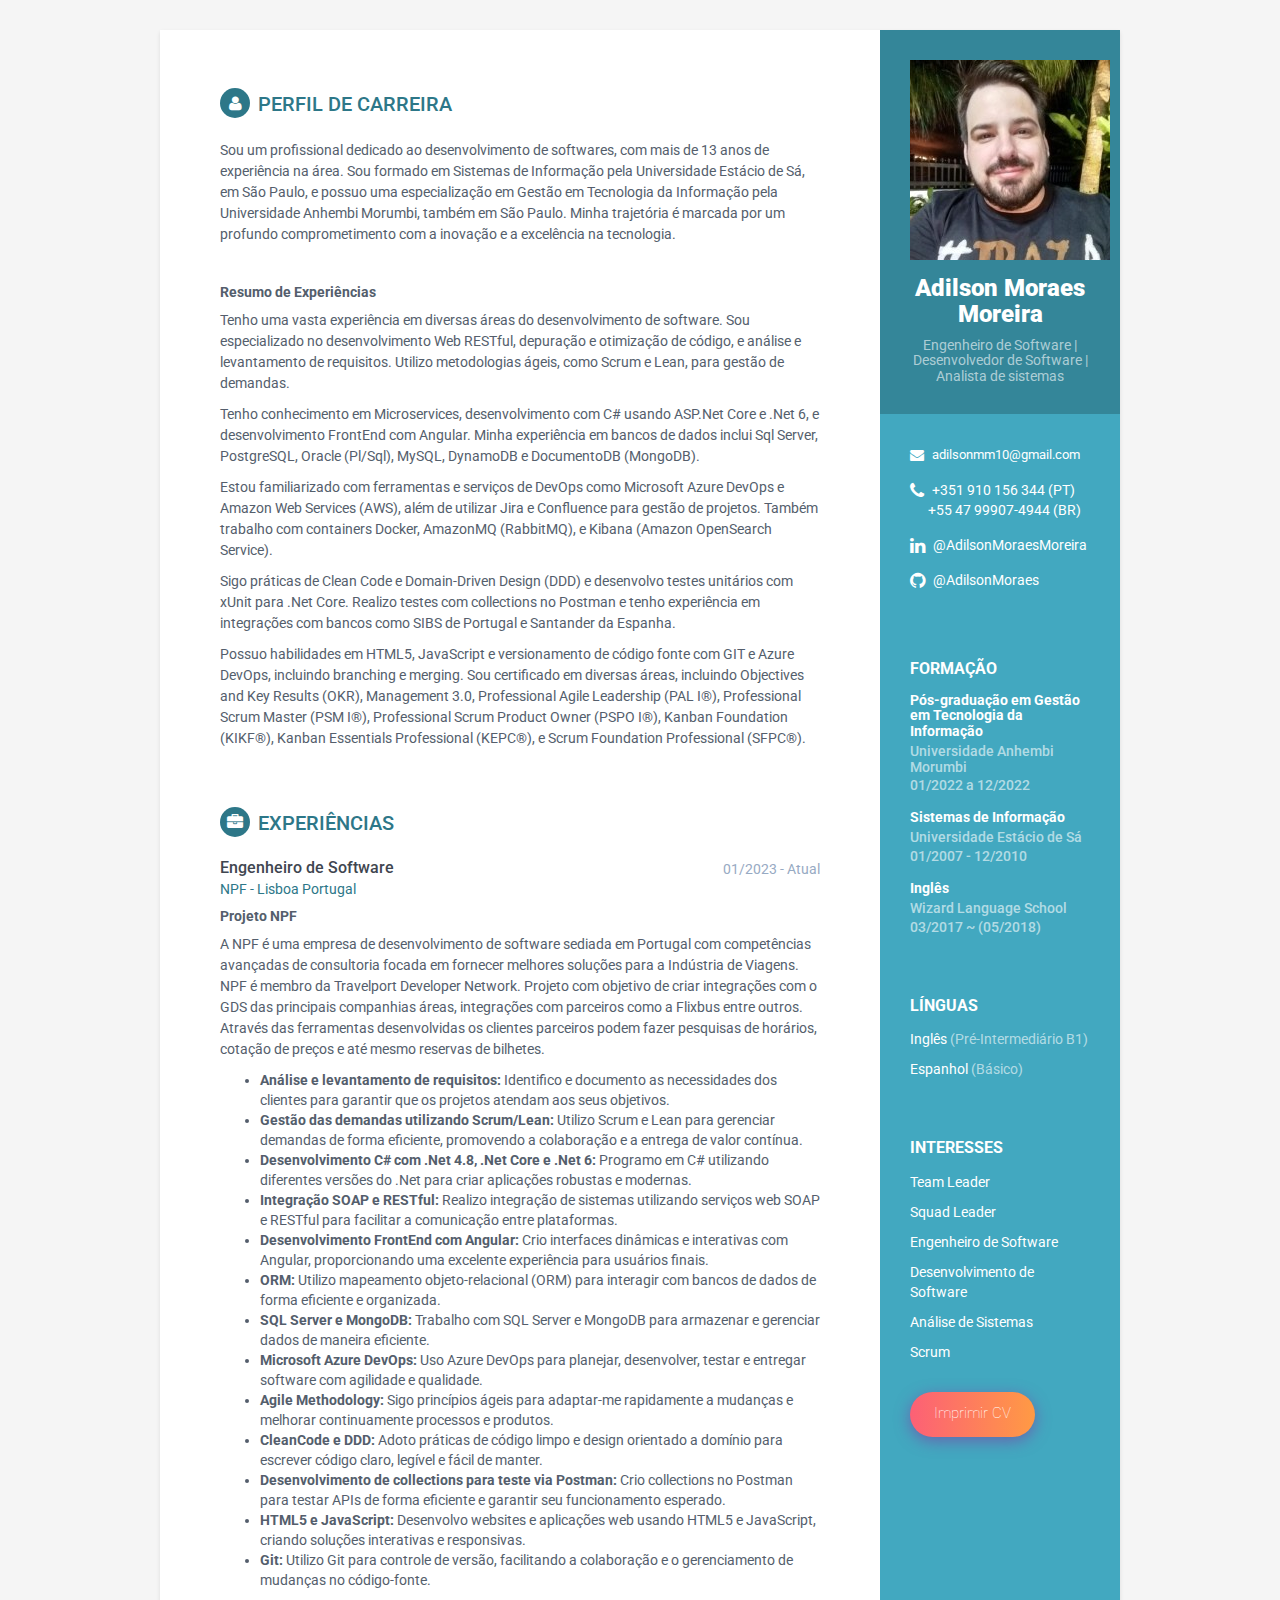
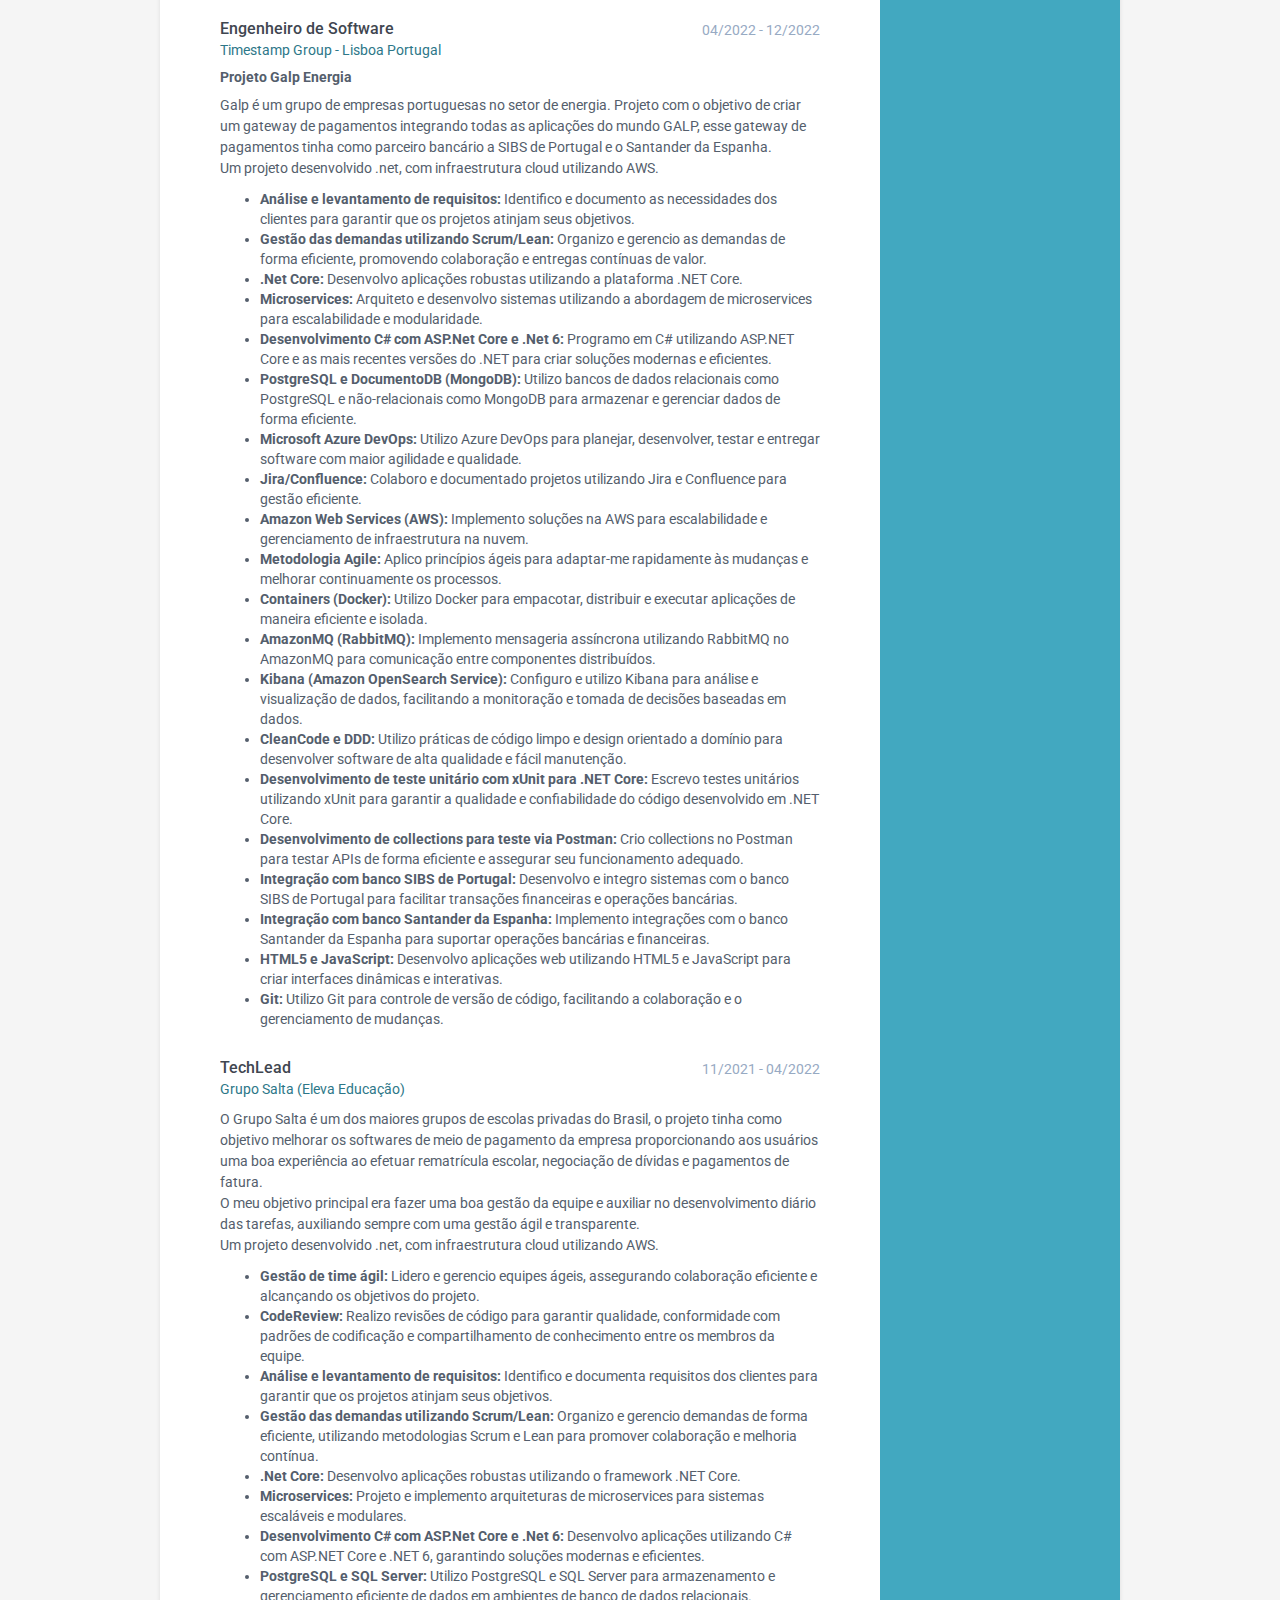
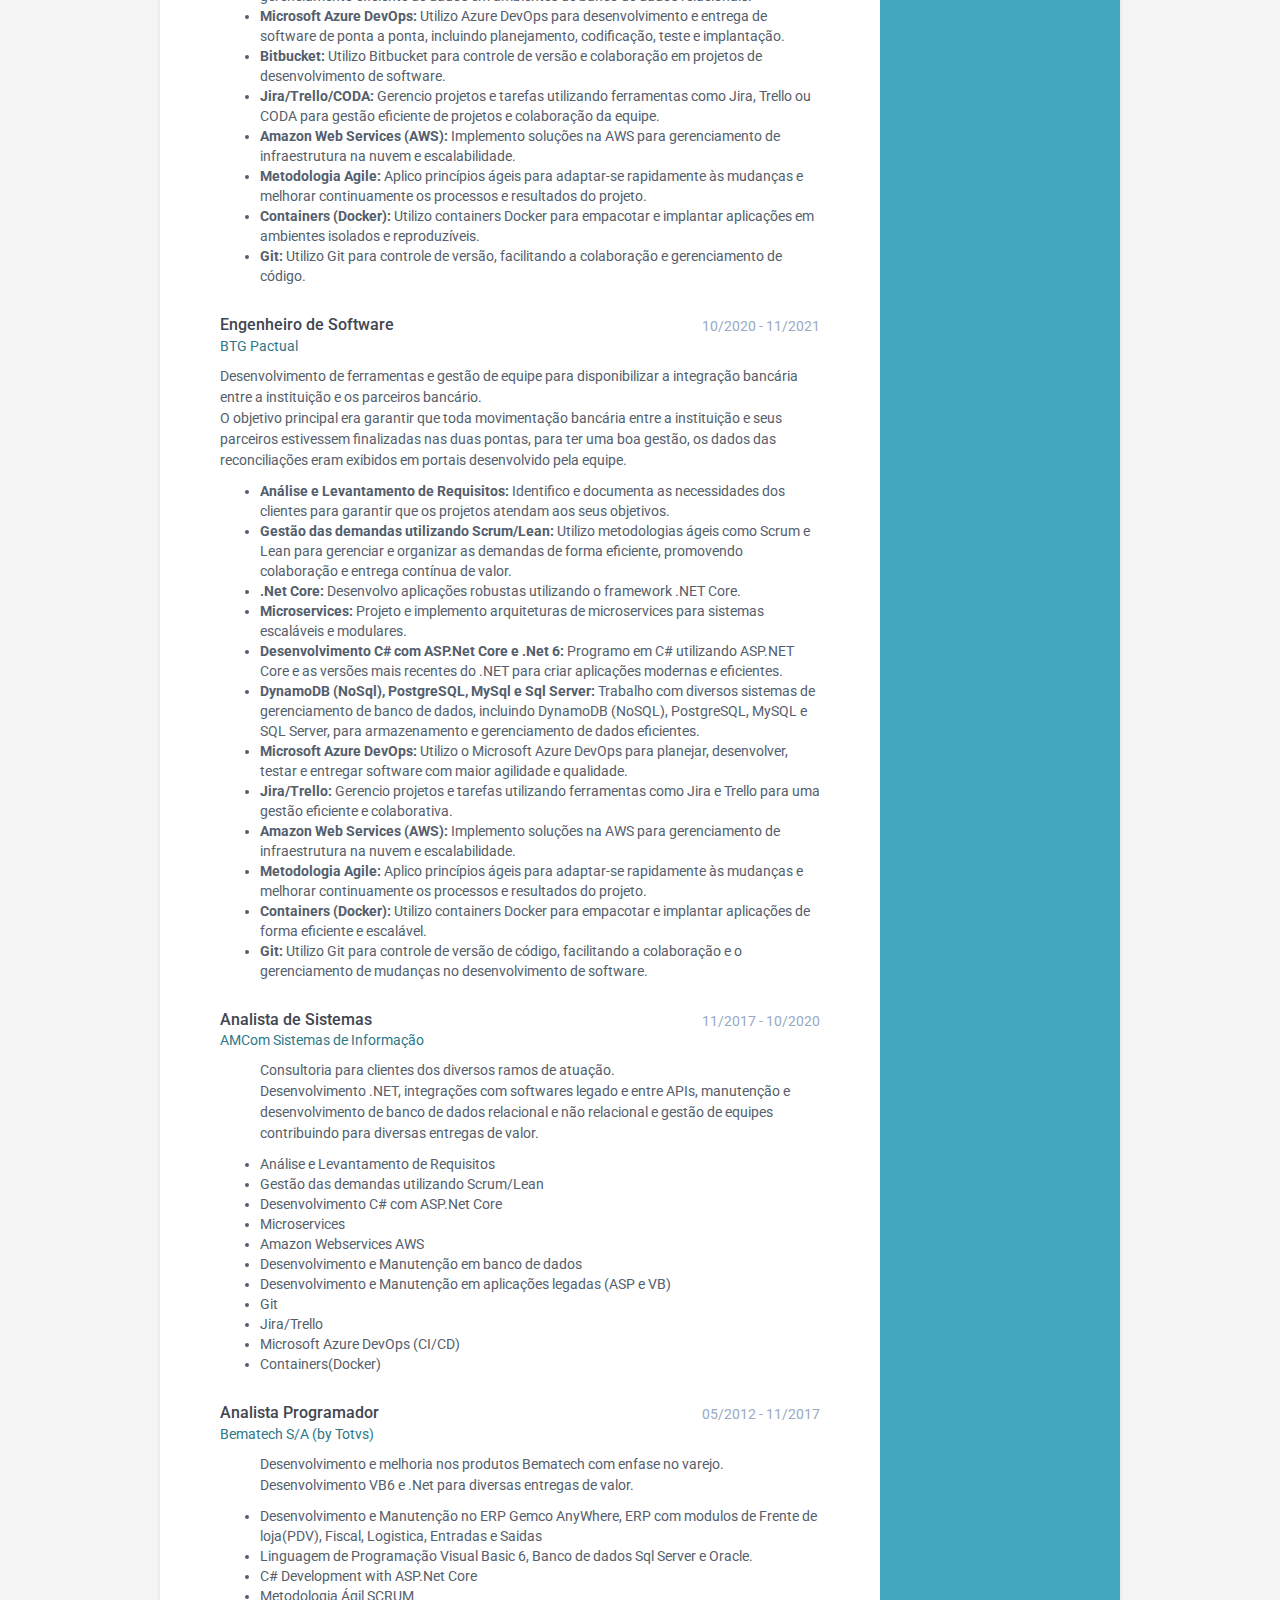
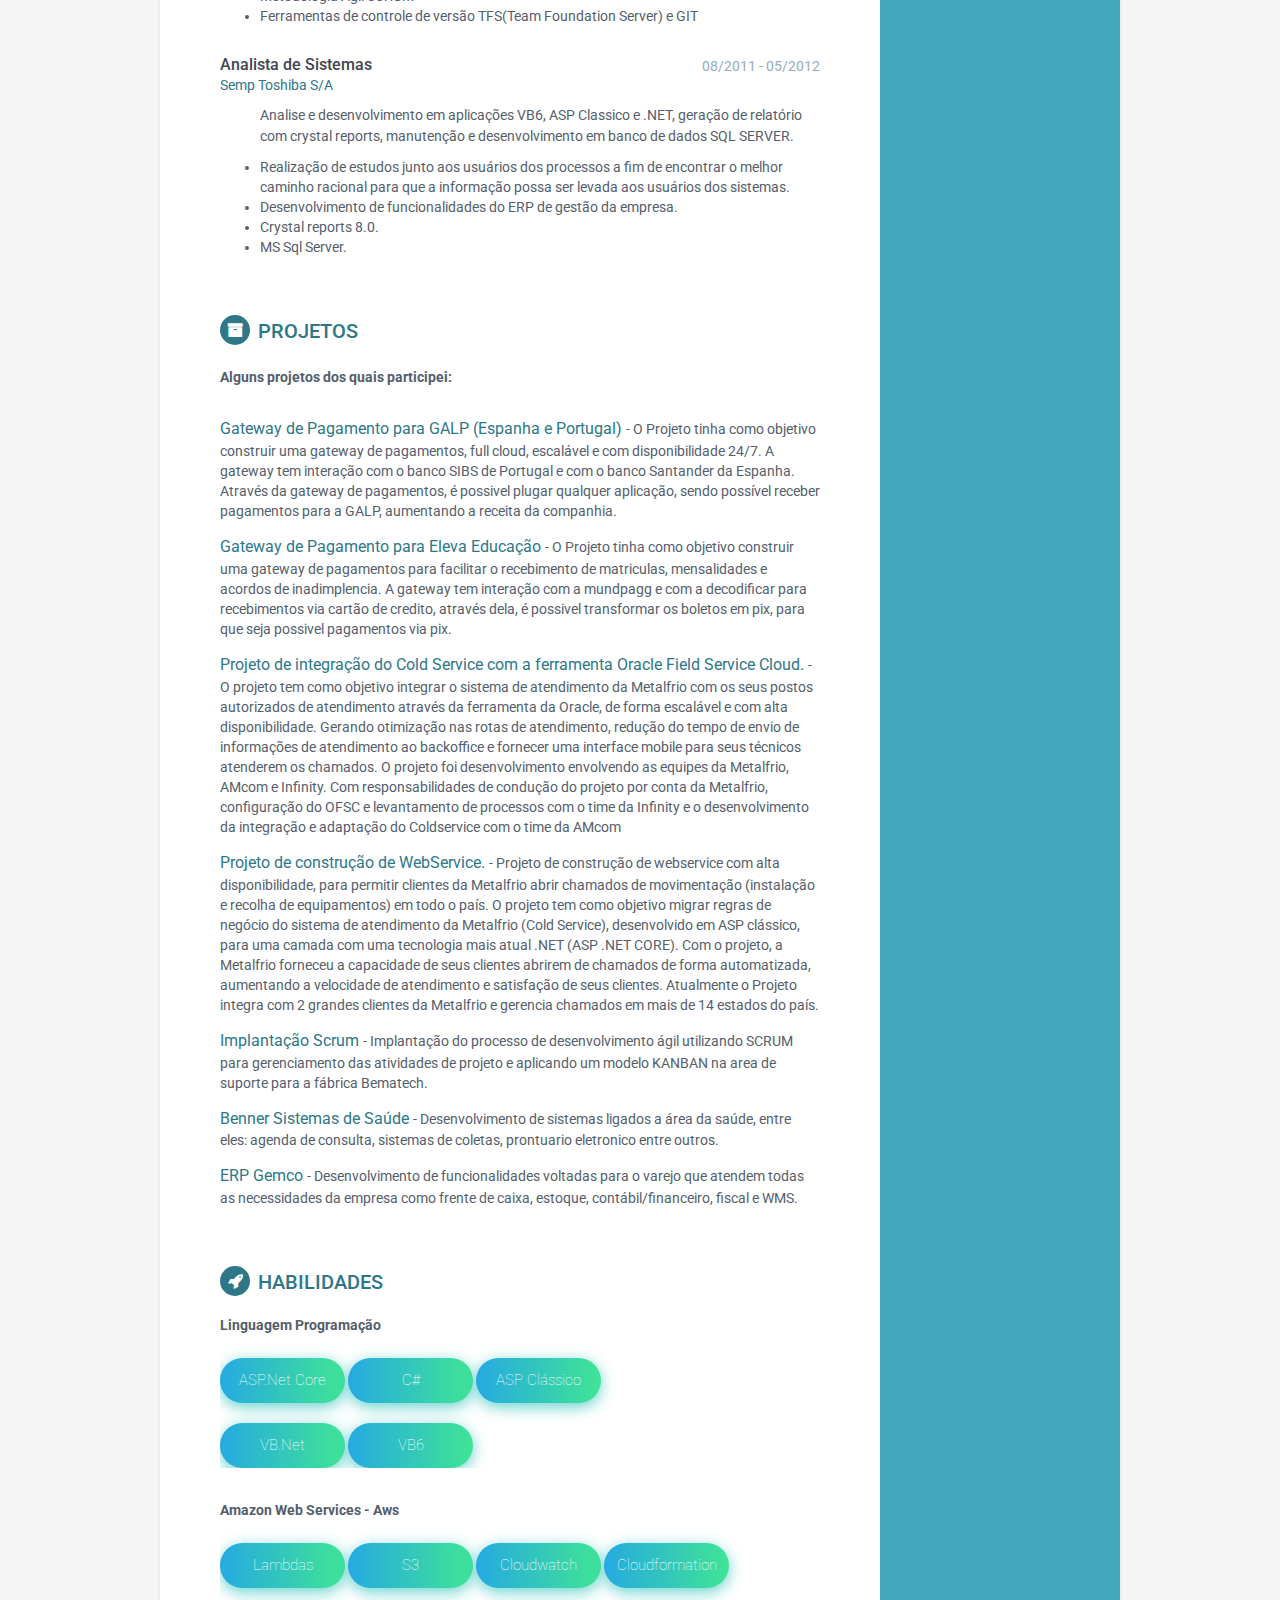
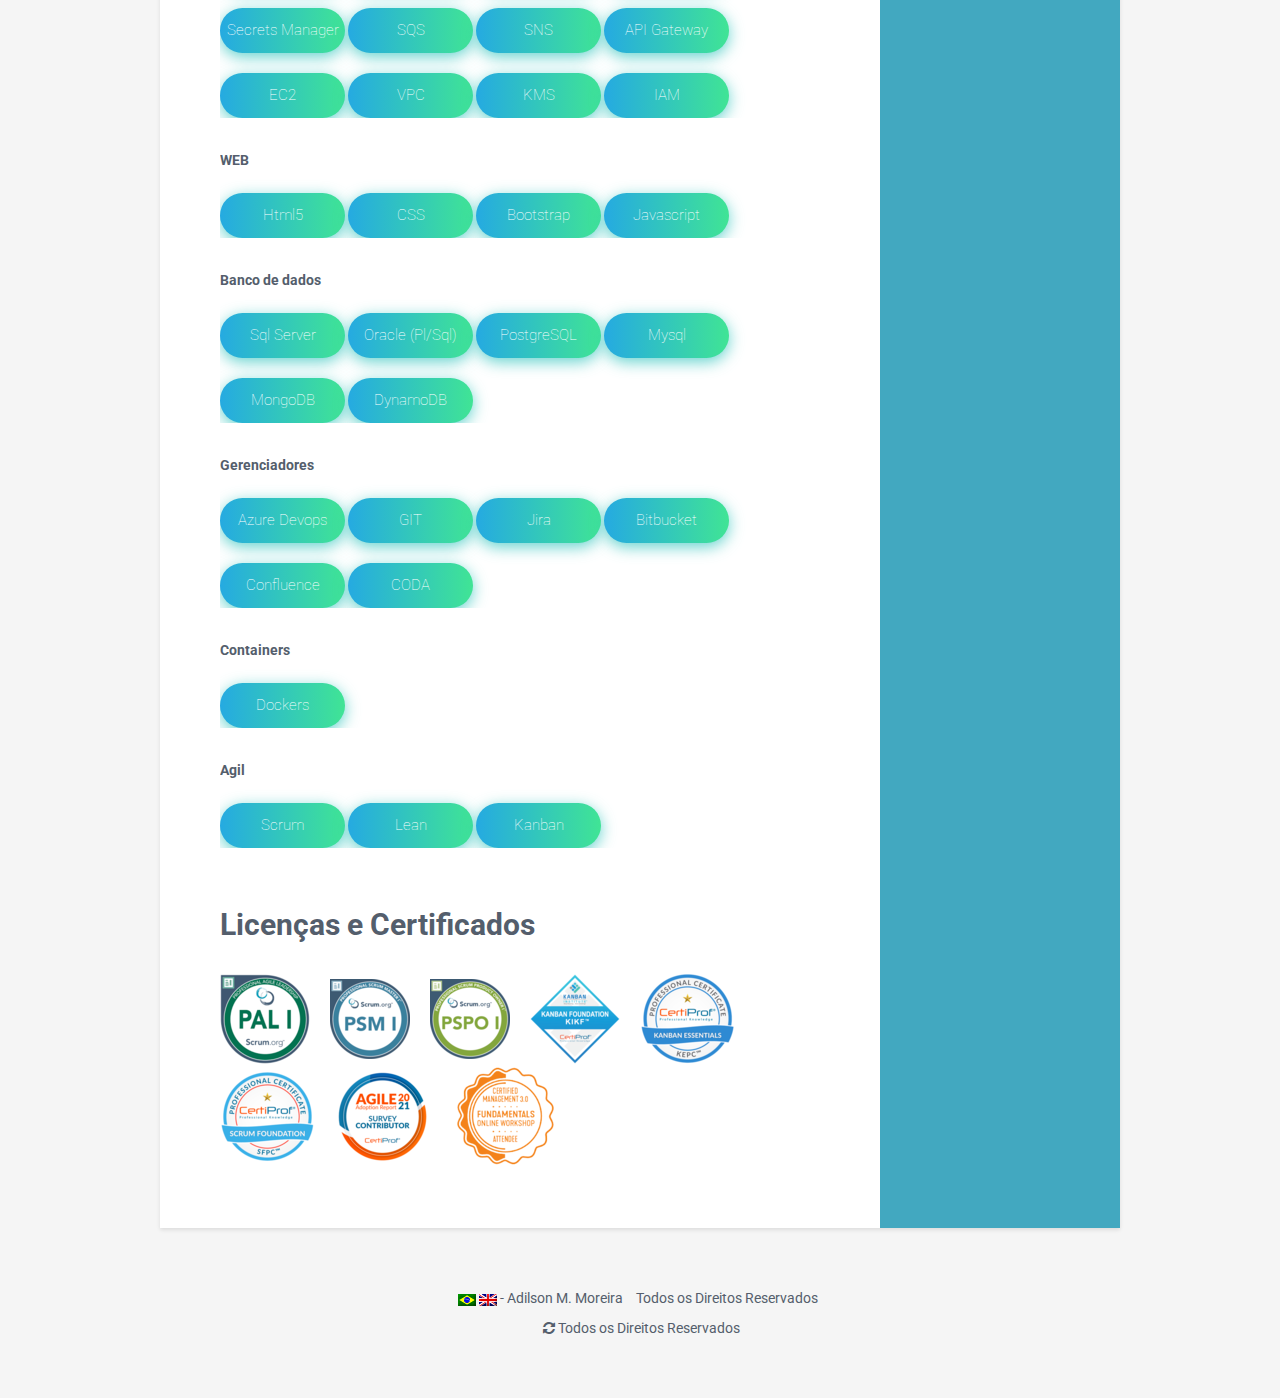
==== commit bfe51cd4: "add CV printer" ====
--- a/index.html
+++ b/index.html
@@ -104,7 +104,10 @@
         </ul>
       </div>
 
-      <button onclick="window.print()" class="bn632-hover bn20" style="margin-left: 30px;">Imprimir Página</button>
+      <button class="bn632-hover bn20" style="margin-left: 30px;">
+	  <a href="./CV-AdilsonMoraesMoreira-pt.pdf" download="newfilename">
+	  Imprimir CV </button></a>
+	  
     </div>
 
     <div class="main-wrapper">
